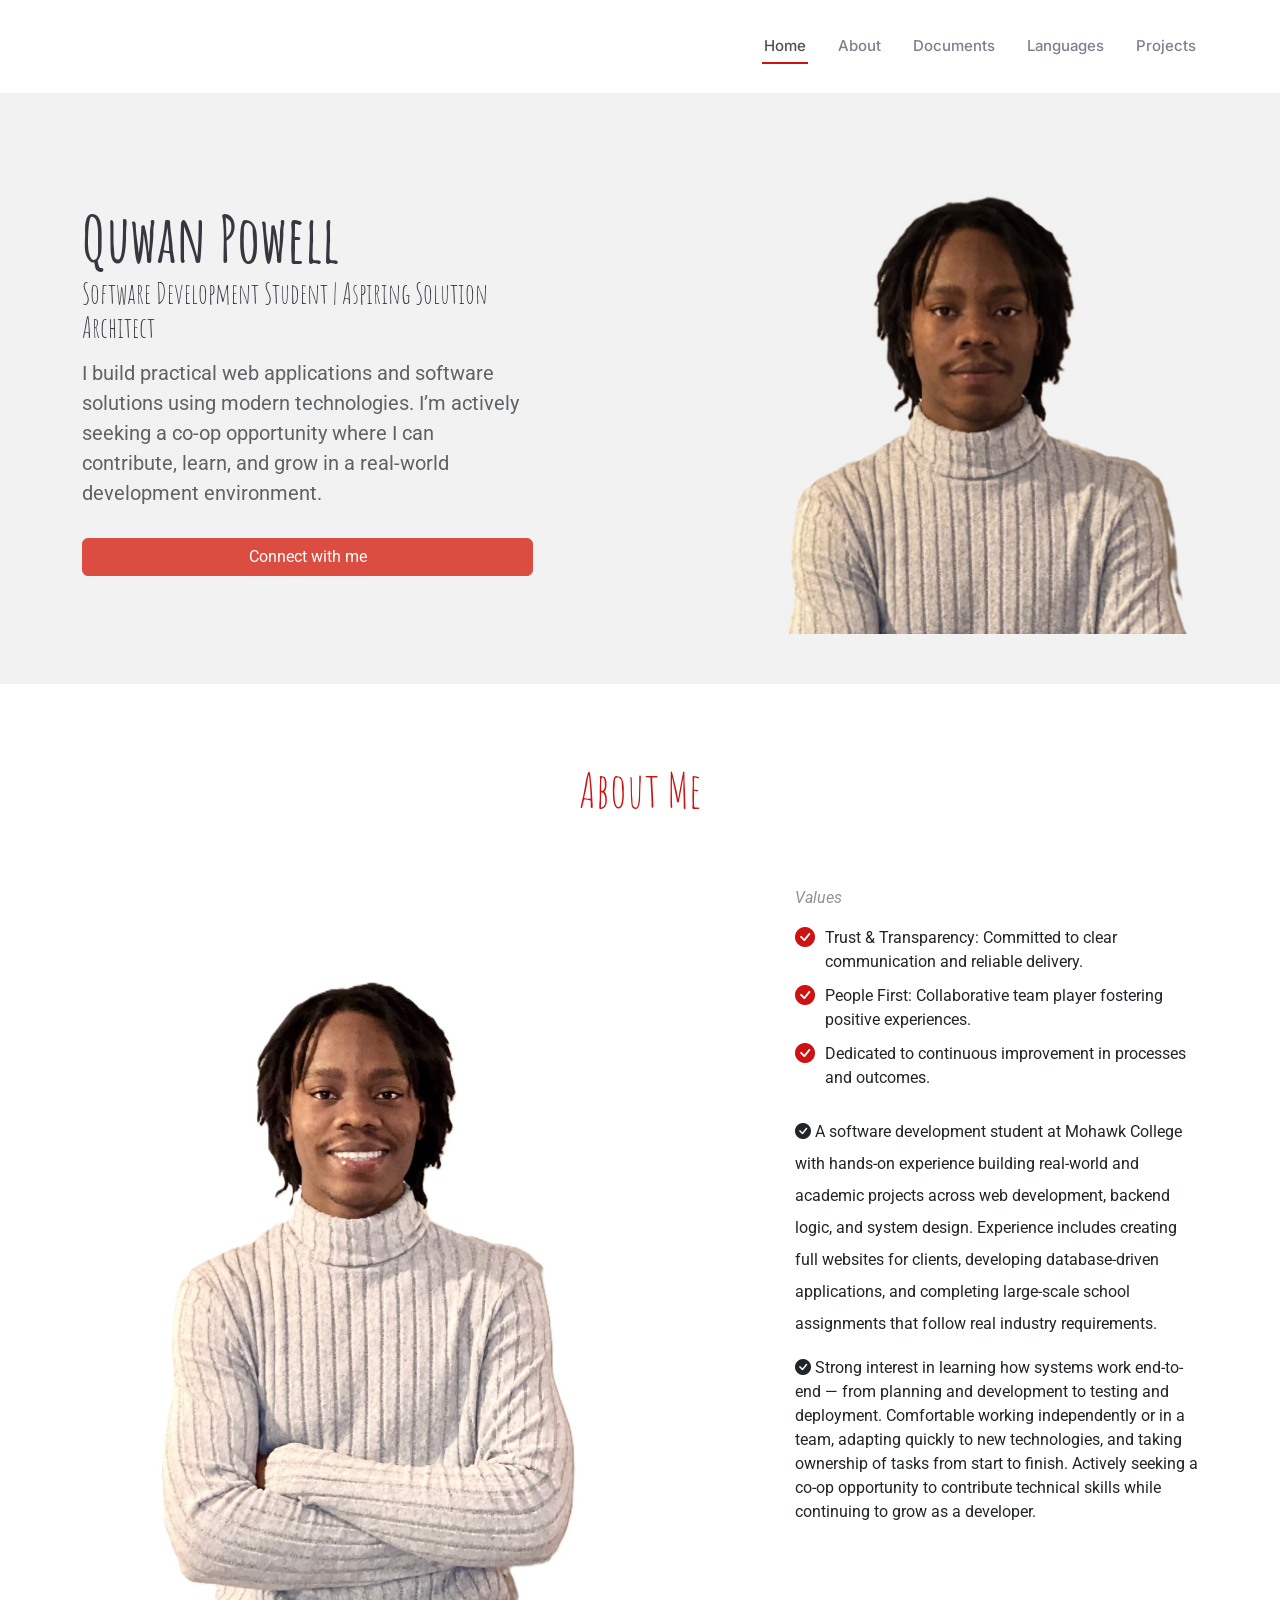
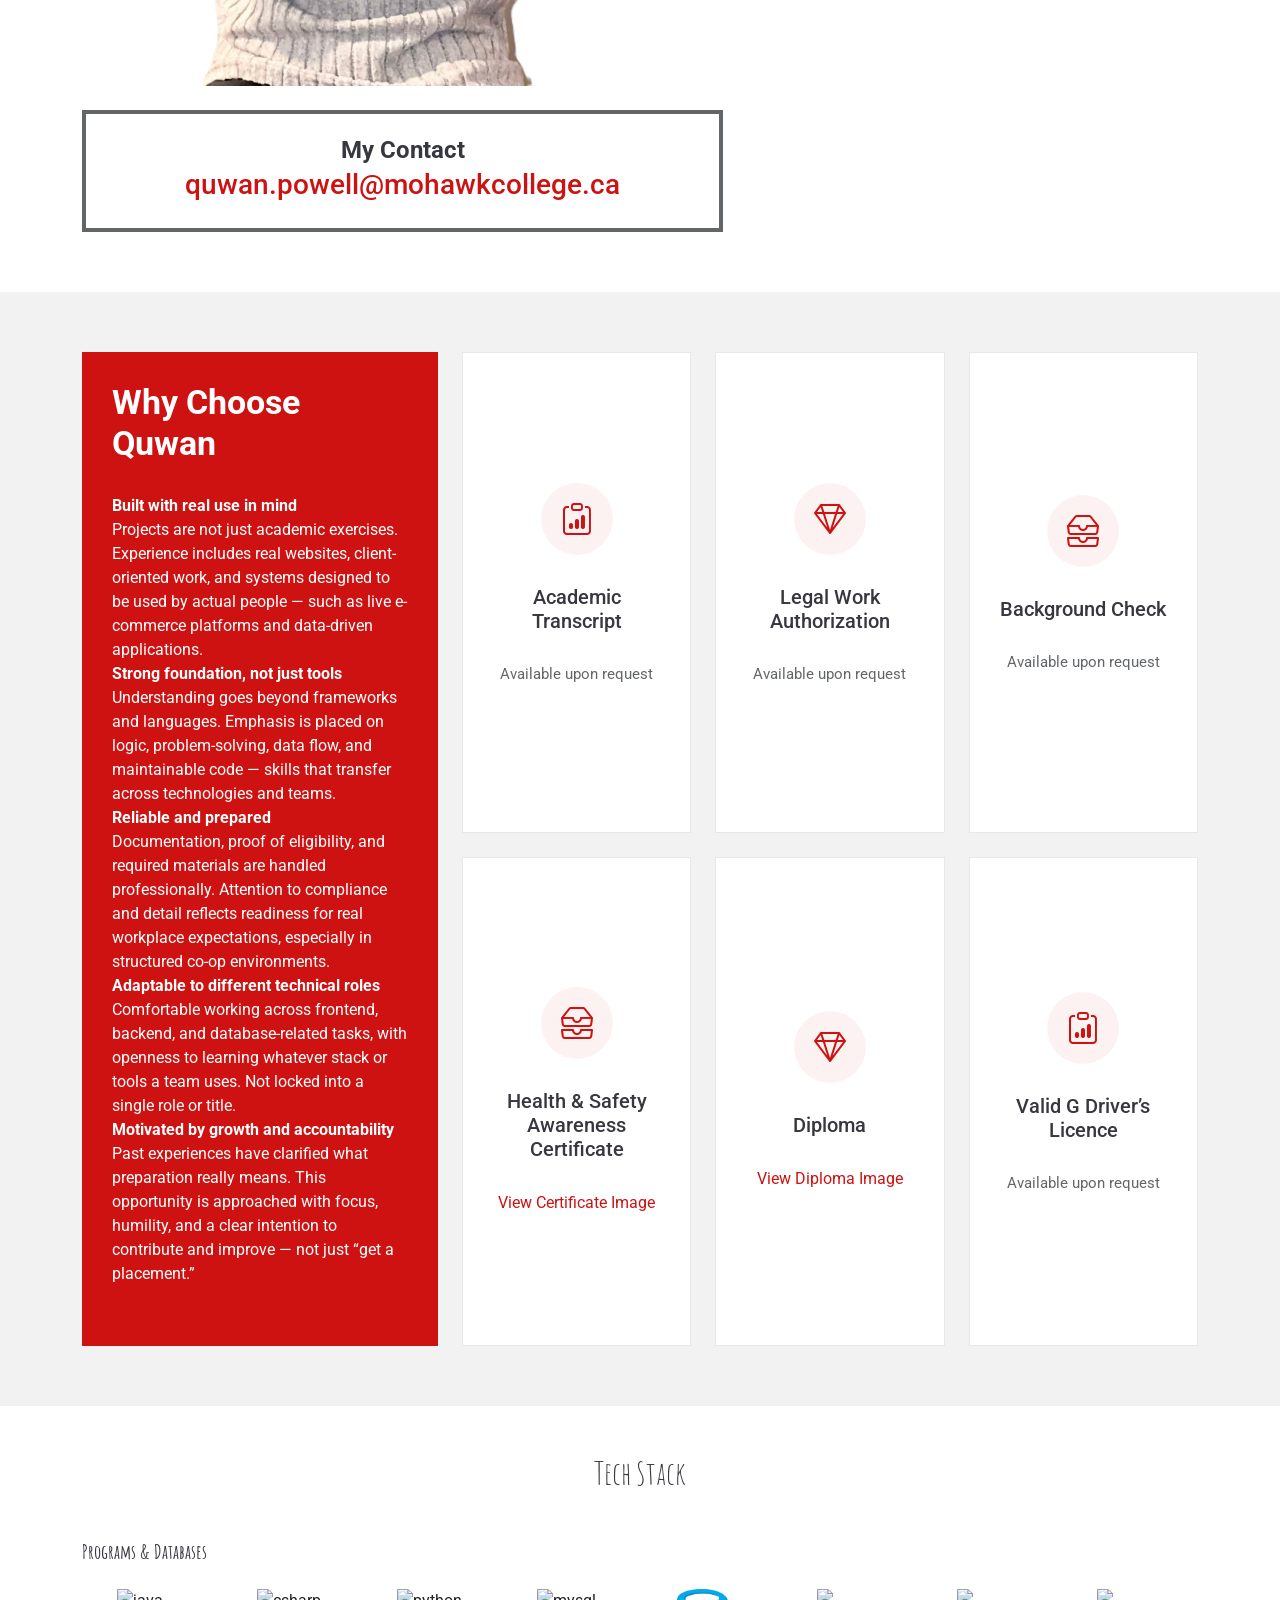
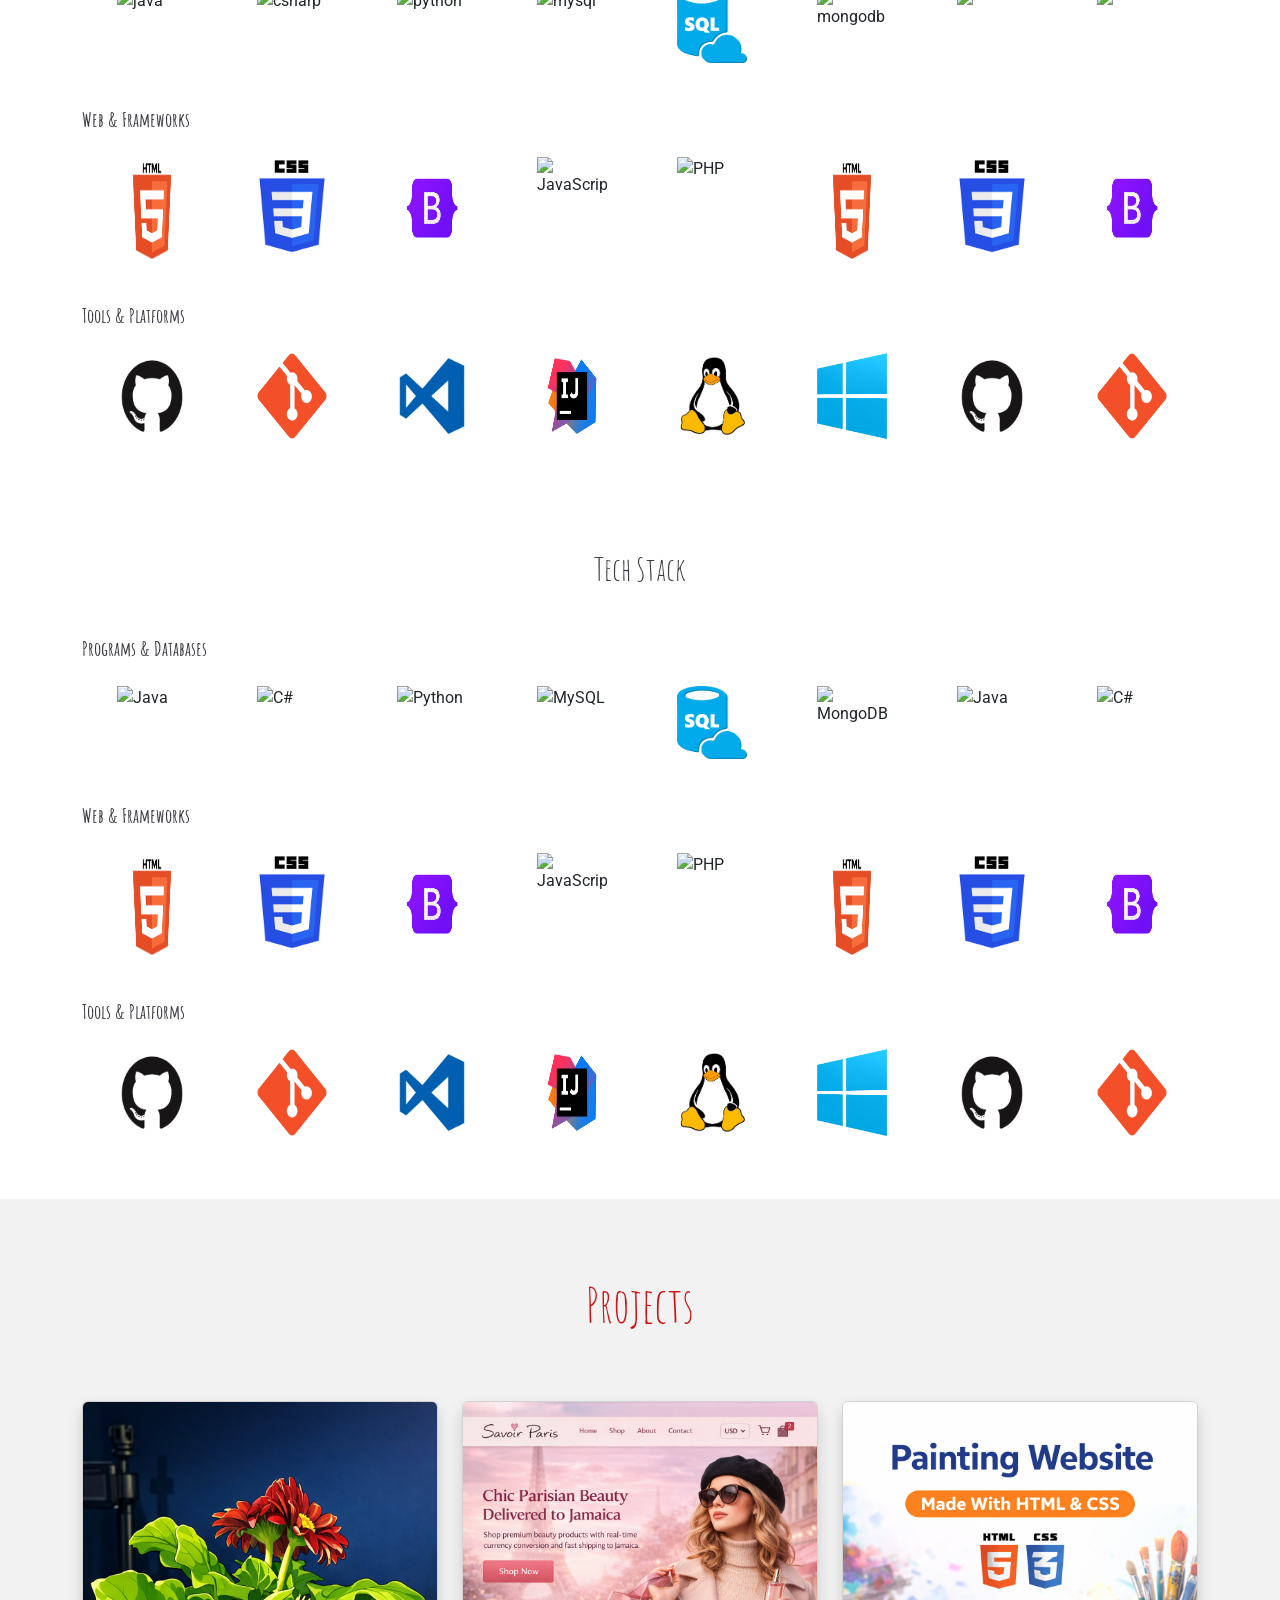
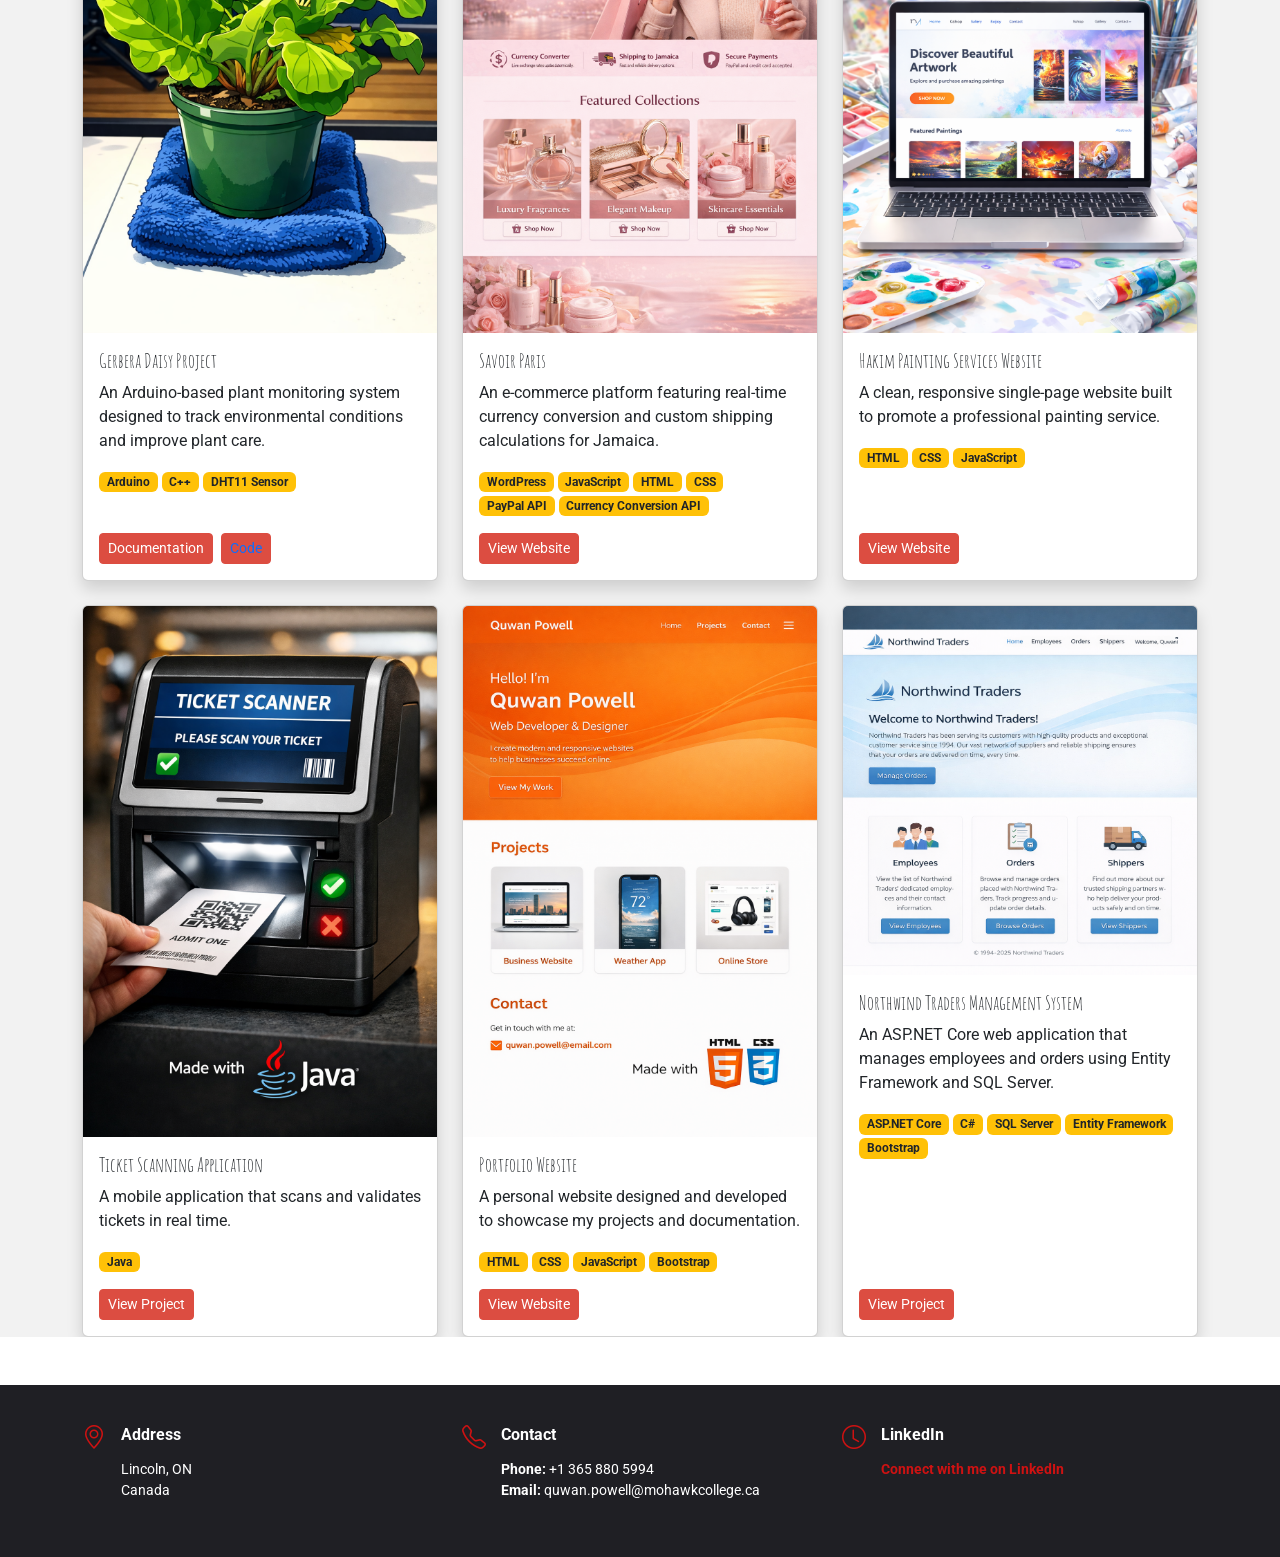
==== index.html @ e9a8f712 "adds demo tech stack section to fix missing imgs" ====
<!DOCTYPE html>
<html lang="en">

<head>
  <meta charset="utf-8">
  <meta content="width=device-width, initial-scale=1.0" name="viewport">
  <title>Quwan Powell</title>
  <meta name="description" content="">
  <meta name="keywords" content="">

  <!-- Favicons -->
  <link href="assets/img/favicon.png" rel="icon">
  <link href="assets/img/apple-touch-icon.png" rel="apple-touch-icon">

  <!-- Fonts -->
  <link href="https://fonts.googleapis.com" rel="preconnect">
  <link href="https://fonts.gstatic.com" rel="preconnect" crossorigin>
  <link href="https://fonts.googleapis.com/css2?family=Roboto:ital,wght@0,100;0,300;0,400;0,500;0,700;0,900;1,100;1,300;1,400;1,500;1,700;1,900&family=Inter:wght@100;200;300;400;500;600;700;800;900&family=Amatic+SC:wght@400;700&display=swap" rel="stylesheet">

  <!-- Vendor CSS Files -->
  <link href="assets/vendor/bootstrap/css/bootstrap.min.css" rel="stylesheet">
  <link href="assets/vendor/bootstrap-icons/bootstrap-icons.css" rel="stylesheet">
  <link href="assets/vendor/aos/aos.css" rel="stylesheet">
  <link href="assets/vendor/glightbox/css/glightbox.min.css" rel="stylesheet">
  <link href="assets/vendor/swiper/swiper-bundle.min.css" rel="stylesheet">

  <!-- Main CSS File -->
  <link href="assets/css/main.css" rel="stylesheet">
  <link href="assets/css/techstack.css" rel="stylesheet">

  <!-- =======================================================
  * Author: Quwan Powell
  ======================================================== -->
  <style>
    #secoundProfilePicture
    {
      max-height: 800px;
    }

    #info {
  line-height: 2; /* Adjust the value to your preference */
    }

    .custom-red-btn {
      background-color: #DC4D41;
      border-color: #DC4D41;
    }

.custom-red-btn:hover {
  background-color: #c74439; /* slightly darker hover */
  border-color: #c74439;
  }

  </style>
</head>

<body class="index-page">

  <header id="header" class="header d-flex align-items-center sticky-top">
      <div class="container position-relative d-flex align-items-center justify-content-between">

        <a href="index.html" class="logo d-flex align-items-center me-auto me-xl-0">

          
        </a>

        <nav id="navmenu" class="navmenu">
          <ul>
            <li><a href="#hero" class="active">Home<br></a></li>
            <li><a href="#about">About</a></li>
            <li><a href="#documents">Documents</a></li>
            <li><a href="#tech-stack">Languages</a></li>
            
            <li><a href="#Projects">Projects</a></li>
            
          </ul>
          <i class="mobile-nav-toggle d-xl-none bi bi-list"></i>
        </nav>

      </div>
  </header>

  <main class="main">

    <!-- Hero Section -->
    <section id="hero" class="hero section light-background">
      <div class="container">
        <div class="row gy-4 justify-content-center justify-content-lg-between">
          <div class="col-lg-5 order-2 order-lg-1 d-flex flex-column justify-content-center">
            <h1 data-aos="fade-up">Quwan Powell</h1>
	          <h3 data-aos="fade-up">Software Development Student | Aspiring Solution Architect</h3>
            <p data-aos="fade-up" data-aos-delay="100">I build practical web applications and software solutions using modern technologies.
              I’m actively seeking a co-op opportunity where I can contribute, learn, and grow in a real-world development environment.
            </p>
            <a href="mailto:quwan.powell@mohawkcollege.ca?subject=Co-op Opportunity Inquiry" class="btn btn-primary custom-red-btn">Connect with me</a>
          </div>
          <div class="col-lg-5 order-1 order-lg-2 hero-img" data-aos="zoom-out">
            <img src="images/profileImage/profilepictuerMain.jpeg" class="img-fluid animated" alt="Profile Picture">
          </div>
        </div>
      </div>
    </section><!-- /Hero Section -->




    <!-- About Section -->
    <section id="about" class="about section">
      <!-- Section Title -->
      <div class="container section-title" data-aos="fade-up">
        <p> <span class="description-title">About Me</span></p>
      </div><!-- End Section Title -->
      <div class="container">
        <div class="row gy-4">
          <div class="col-lg-7" data-aos="fade-up" data-aos-delay="100">
            <img id="secoundProfilePicture" src="images/profileImage/secoundProfilePicture.jpeg" class="img-fluid mb-4" alt="">
            <div class="book-a-table">
              <h3>My Contact</h3>
              <p>quwan.powell@mohawkcollege.ca</p>
            </div>
          </div>
          <div class="col-lg-5" data-aos="fade-up" data-aos-delay="250">
            <div class="content ps-0 ps-lg-5">
              <p class="fst-italic">
                Values 
              </p>
              <ul>
                <li><i class="bi bi-check-circle-fill"></i> <span>Trust & Transparency: Committed to clear communication and reliable delivery.</span></li>
                <li><i class="bi bi-check-circle-fill"></i> <span>People First: Collaborative team player fostering positive experiences.</span></li>
                <li><i class="bi bi-check-circle-fill"></i> <span>Dedicated to continuous improvement in processes and outcomes.</span></li>
              </ul>
              <p id="info" class="bi bi-check-circle-fill">
                  A software development student at Mohawk College with hands-on experience building real-world and academic projects across web development, backend logic, and system design. Experience includes creating full websites for clients, developing database-driven applications, and completing large-scale school assignments that follow real industry requirements.</br>
              </p>
              <p  class="bi bi-check-circle-fill">
                  Strong interest in learning how systems work end-to-end — from planning and development to testing and deployment. Comfortable working independently or in a team, adapting quickly to new technologies, and taking ownership of tasks from start to finish. Actively seeking a co-op opportunity to contribute technical skills while continuing to grow as a developer.
              </p>
            </div>
          </div>
        </div>
      </div>
    </section><!-- /About Section -->





    <!-- Why Us Section -->
    <section id="documents" class="why-us section light-background">
      <div class="container">
        <div class="row gy-4">
          <div class="col-lg-4" data-aos="fade-up" data-aos-delay="100">
            <div class="why-box">
              <h3>Why Choose Quwan</h3>
              <p>
                <strong>Built with real use in mind</strong></br>
                Projects are not just academic exercises. Experience includes real websites, client-oriented work, and systems designed to be used by actual people — such as live e-commerce platforms and data-driven applications.</br>
                <strong>Strong foundation, not just tools</strong></br>
                Understanding goes beyond frameworks and languages. Emphasis is placed on logic, problem-solving, data flow, and maintainable code — skills that transfer across technologies and teams.</br>
                <strong>Reliable and prepared</strong></br>
                Documentation, proof of eligibility, and required materials are handled professionally. Attention to compliance and detail reflects readiness for real workplace expectations, especially in structured co-op environments.</br>
                <strong>Adaptable to different technical roles</strong></br>
                Comfortable working across frontend, backend, and database-related tasks, with openness to learning whatever stack or tools a team uses. Not locked into a single role or title.</br>
                <strong>Motivated by growth and accountability</strong></br>
                Past experiences have clarified what preparation really means. This opportunity is approached with focus, humility, and a clear intention to contribute and improve — not just “get a placement.”</br>
              </p>
            </div>
          </div><!-- End Why Box -->

          <div class="col-lg-8 d-flex align-items-stretch">
            <div class="row gy-4" data-aos="fade-up" data-aos-delay="200">

              <div class="col-xl-4">
                <div class="icon-box d-flex flex-column justify-content-center align-items-center">
                  <i class="bi bi-clipboard-data"></i>
                  <h4>Academic Transcript</h4>
                  <p>Available upon request</p>
                </div>
              </div><!-- End Icon here Box -->

              <div class="col-xl-4" data-aos="fade-up" data-aos-delay="300">
                <div class="icon-box d-flex flex-column justify-content-center align-items-center">
                  <i class="bi bi-gem"></i>
                  <h4>Legal Work Authorization</h4>
                  <p>Available upon request</p>
                </div>
              </div><!-- End Icon Box -->

              <div class="col-xl-4" data-aos="fade-up" data-aos-delay="400">
                <div class="icon-box d-flex flex-column justify-content-center align-items-center">
                  <i class="bi bi-inboxes"></i>
                  <h4>Background Check</h4>
                  <p>Available upon request</p>
                </div>
              </div><!-- End Icon Box -->
              

              <div class="col-xl-4" data-aos="fade-up" data-aos-delay="400">
              <div class="icon-box d-flex flex-column justify-content-center align-items-center">

                <!-- Icon wrapped with link -->
                <a href="images/documents/Health&SafetyTrainingisMandatoryCertificate.png" class="glightbox">
                  <i class="bi bi-inboxes"></i>
                </a>

                <h4>Health & Safety Awareness Certificate</h4>

                <!-- Text link -->
                <a href="images/documents/Health&SafetyTrainingisMandatoryCertificate.png" class="glightbox">
                  View Certificate Image
                </a>

              </div>
            </div><!-- End Icon Box -->


            <div class="col-xl-4" data-aos="fade-up" data-aos-delay="300">
              <div class="icon-box d-flex flex-column justify-content-center align-items-center">

                <!-- Icon wrapped with link -->
                <a href="images/documents/Screenshot 2026-01-02 134522.png" class="glightbox">
                  <i class="bi bi-gem"></i>
                </a>

                <h4>Diploma</h4>

                <!-- Text link -->
                <a href="images/documents/Screenshot 2026-01-02 134522.png" class="glightbox">
                  View Diploma Image
                </a>

              </div>
            </div><!-- End Icon Box -->

              <div class="col-xl-4" data-aos="fade-up" data-aos-delay="300">
                <div class="icon-box d-flex flex-column justify-content-center align-items-center">
                    <i class="bi bi-clipboard-data"></i>
                    <h4>Valid G Driver’s Licence</h4>
                    <p>Available upon request</p>

                </div>
              </div><!-- End Icon Box -->

            </div>
          </div>

        </div>

      </div>

    </section><!-- Documents Section -->


  





<section id="tech-stack" class="py-5">

    <div class="container">

        <h2 class="text-center mb-5">Tech Stack</h2>


        <!-- Programs & Databases -->

        <h5 class="stack-title">Programs & Databases</h5>

        <div class="logo-slider">

            <div class="logo-track scroll-left">

                <img src="assets/img/tech/java.png" alt="java">
                <img src="assets/img/tech/csharp.png" alt="csharp">
                <img src="assets/img/tech/python.png" alt="python">
                <img src="assets/img/tech/mysql.png" alt="mysql">
                <img src="assets/img/tech/sqlserver.png" alt="sqlserver">
                 <img src="assets/img/tech/mongodb.png" alt="mongodb">

                <!-- duplicate for infinite loop -->

                <img src="assets/img/tech/java.png">
                <img src="assets/img/tech/csharp.png">
                <img src="assets/img/tech/python.png">
                <img src="assets/img/tech/mysql.png">
                <img src="assets/img/tech/sqlserver.png">
                <img src="assets/img/tech/mongodb.png">

            </div>

        </div>


        <!-- Web & Frameworks -->

        <h5 class="stack-title">Web & Frameworks</h5>

        <div class="logo-slider">

            <div class="logo-track scroll-right">

                <img src="assets/img/tech/html.png" alt="HTML">
                <img src="assets/img/tech/css.png" alt="CSS">
                <img src="assets/img/tech/bootstrap.png" alt="Bootstrap">
                <img src="assets/img/tech/javascript.png" alt="JavaScript">
                <img src="assets/img/tech/php.png" alt="PHP">

                <!-- duplicate -->

                <img src="assets/img/tech/html.png">
                <img src="assets/img/tech/css.png">
                <img src="assets/img/tech/bootstrap.png">
                <img src="assets/img/tech/javascript.png">
                <img src="assets/img/tech/php.png">

            </div>

        </div>


        <!-- Tools & Platforms -->

        <h5 class="stack-title">Tools & Platforms</h5>

        <div class="logo-slider">

            <div class="logo-track scroll-left">

                <img src="assets/img/tech/git.png" alt="Git">
                <img src="assets/img/tech/github.png" alt="GitHub">
                <img src="assets/img/tech/vscode.png" alt="VS Code">
                <img src="assets/img/tech/intellij.png" alt="IntelliJ">
                <img src="assets/img/tech/linux.png" alt="Linux">
                <img src="assets/img/tech/windows.png" alt="Windows">

                <!-- duplicate -->

                <img src="assets/img/tech/git.png">
                <img src="assets/img/tech/github.png">
                <img src="assets/img/tech/vscode.png">
                <img src="assets/img/tech/intellij.png">
                <img src="assets/img/tech/linux.png">
                <img src="assets/img/tech/windows.png">

            </div>

        </div>


    </div>

</section>



<section id="tech-stack" class="py-5">
  <div class="container">
    <h2 class="text-center mb-5">Tech Stack</h2>

    <!-- Programs & Databases -->
    <h5 class="stack-title">Programs & Databases</h5>
    <div class="logo-slider">
      <div class="logo-track scroll-left">

        <img src="./assets/img/tech/java.png" alt="Java">
        <img src="./assets/img/tech/csharp.png" alt="C#">
        <img src="./assets/img/tech/python.png" alt="Python">
        <img src="./assets/img/tech/mysql.png" alt="MySQL">
        <img src="./assets/img/tech/sqlserver.png" alt="SQL Server">
        <img src="./assets/img/tech/mongodb.png" alt="MongoDB">

        <!-- duplicate -->
        <img src="./assets/img/tech/java.png" alt="Java">
        <img src="./assets/img/tech/csharp.png" alt="C#">
        <img src="./assets/img/tech/python.png" alt="Python">
        <img src="./assets/img/tech/mysql.png" alt="MySQL">
        <img src="./assets/img/tech/sqlserver.png" alt="SQL Server">
        <img src="./assets/img/tech/mongodb.png" alt="MongoDB">

      </div>
    </div>

    <!-- Web & Frameworks -->
    <h5 class="stack-title">Web & Frameworks</h5>
    <div class="logo-slider">
      <div class="logo-track scroll-right">

        <img src="./assets/img/tech/html.png" alt="HTML">
        <img src="./assets/img/tech/css.png" alt="CSS">
        <img src="./assets/img/tech/bootstrap.png" alt="Bootstrap">
        <img src="./assets/img/tech/javascript.png" alt="JavaScript">
        <img src="./assets/img/tech/php.png" alt="PHP">

        <!-- duplicate -->
        <img src="./assets/img/tech/html.png" alt="HTML">
        <img src="./assets/img/tech/css.png" alt="CSS">
        <img src="./assets/img/tech/bootstrap.png" alt="Bootstrap">
        <img src="./assets/img/tech/javascript.png" alt="JavaScript">
        <img src="./assets/img/tech/php.png" alt="PHP">

      </div>
    </div>

    <!-- Tools & Platforms -->
    <h5 class="stack-title">Tools & Platforms</h5>
    <div class="logo-slider">
      <div class="logo-track scroll-left">

        <img src="./assets/img/tech/git.png" alt="Git">
        <img src="./assets/img/tech/github.png" alt="GitHub">
        <img src="./assets/img/tech/vscode.png" alt="VS Code">
        <img src="./assets/img/tech/intellij.png" alt="IntelliJ">
        <img src="./assets/img/tech/linux.png" alt="Linux">
        <img src="./assets/img/tech/windows.png" alt="Windows">

        <!-- duplicate -->
        <img src="./assets/img/tech/git.png" alt="Git">
        <img src="./assets/img/tech/github.png" alt="GitHub">
        <img src="./assets/img/tech/vscode.png" alt="VS Code">
        <img src="./assets/img/tech/intellij.png" alt="IntelliJ">
        <img src="./assets/img/tech/linux.png" alt="Linux">
        <img src="./assets/img/tech/windows.png" alt="Windows">

      </div>
    </div>

  </div>
</section>









<!-- Optional Hover Effect -->
<style>
.tech-card {
  transition: all 0.3s ease;
  border-radius: 15px;
}

.tech-card:hover {
  transform: translateY(-8px);
}
</style>


   <!-- Projects Section -->
<section id="Projects" class="Projects section light-background pb-0 mb-5">
  <div>
    <div class="container section-title" data-aos="fade-up">
      <p><span class="description-title">Projects</span></p>
    </div>

    <div class="container">
      <div class="row g-4">

        <!-- Project 1 -->
        <div class="col-md-4" data-aos="fade-in">
          <div class="card h-100 shadow">
            <img src="images/programingImages/plantimagemain.png"
                 class="card-img-top"
                 alt="Gerbera Daisy Project">

            <div class="card-body d-flex flex-column">
              <h5 class="card-title">Gerbera Daisy Project</h5>

              <p class="card-text">
                An Arduino-based plant monitoring system designed to track
                environmental conditions and improve plant care.
              </p>

              <!-- Tech Stack -->
              <div class="mb-3">
                <span class="badge bg-warning text-dark">Arduino</span>
                <span class="badge bg-warning text-dark">C++</span>
                <span class="badge bg-warning text-dark">DHT11 Sensor</span>
              </div>

              <!-- Buttons -->
              <div class="mt-auto d-flex gap-2">
                <a href="GurberaDaisieproject.html"
                   class="btn btn-sm btn-primary custom-red-btn"
                   target="_blank">
                  Documentation
                </a>

                <a href="https://github.com/Gaguofficial/Gerbera-Daisie-Project/blob/main/sketch_mar1a.ino"
                   class="btn btn-sm btn-outline-primary custom-red-btn"
                   target="_blank">
                  Code
                </a>
              </div>
            </div>
          </div>
        </div>

        <!-- Project 2 -->
        <div class="col-md-4" data-aos="fade-in">
          <div class="card h-100 shadow">
            <img src="images/programingImages/Project3/hero_savoir_Paris'.png"
                 class="card-img-top"
                 alt="Savoir Paris">

            <div class="card-body d-flex flex-column">
              <h5 class="card-title">Savoir Paris</h5>

              <p class="card-text">
                An e-commerce platform featuring real-time currency conversion
                and custom shipping calculations for Jamaica.
              </p>

              <!-- Tech Stack -->
              <div class="mb-3">
                <span class="badge bg-warning text-dark">WordPress</span>
                <span class="badge bg-warning text-dark">JavaScript</span>
                <span class="badge bg-warning text-dark">HTML</span>
                <span class="badge bg-warning text-dark">CSS</span>
                <span class="badge bg-warning text-dark">PayPal API</span>
                <span class="badge bg-warning text-dark">Currency Conversion API</span>
              </div>

              <!-- Buttons -->
              <div class="mt-auto">
                <a href="https://savoirparis.shop/"
                   class="btn btn-sm btn-primary custom-red-btn"
                   target="_blank">
                  View Website
                </a>
              </div>
            </div>
          </div>
        </div>

        <!-- Project 3 -->
        <div class="col-md-4" data-aos="fade-in">
          <div class="card h-100 shadow">
            <img src="images/programingImages/Project2/www.png"
                 class="card-img-top"
                 alt="Hakim Painting Services">

            <div class="card-body d-flex flex-column">
              <h5 class="card-title">Hakim Painting Services Website</h5>

              <p class="card-text">
                A clean, responsive single-page website built to promote a
                professional painting service.
              </p>

              <!-- Tech Stack -->
              <div class="mb-3">
                <span class="badge bg-warning text-dark">HTML</span>
                <span class="badge bg-warning text-dark">CSS</span>
                <span class="badge bg-warning text-dark">JavaScript</span>
              </div>

              <!-- Buttons -->
              <div class="mt-auto">
                <a href="https://corecreaft.github.io/Hakim-painting-services/"
                   class="btn btn-sm btn-primary custom-red-btn"
                   target="_blank">
                  View Website
                </a>
              </div>
            </div>
          </div>
        </div>

        <!-- Project 4 -->
        <div class="col-md-4" data-aos="fade-in">
          <div class="card h-100 shadow">
            <img src="images/programingImages/Project4/img1.png"
                 class="card-img-top"
                 alt="Ticket Scanner App">

            <div class="card-body d-flex flex-column">
              <h5 class="card-title">Ticket Scanning Application</h5>

              <p class="card-text">
                A mobile application that scans and validates tickets in
                real time.
              </p>

              <!-- Tech Stack -->
              <div class="mb-3">
                <span class="badge bg-warning text-dark">Java</span>
              </div>

              <!-- Buttons -->
              <div class="mt-auto">
                <a href="https://github.com/Gaguofficial/Ticket-Scanner-Application"
                   class="btn btn-sm btn-primary custom-red-btn"
                   target="_blank">
                  View Project
                </a>
              </div>
            </div>
          </div>
        </div>

        <!-- Project 5 -->
        <div class="col-md-4" data-aos="fade-in">
          <div class="card h-100 shadow">
            <img src="images/programingImages/Project5/img1.png"
                 class="card-img-top"
                 alt="Portfolio Website">

            <div class="card-body d-flex flex-column">
              <h5 class="card-title">Portfolio Website</h5>

              <p class="card-text">
                A personal website designed and developed to showcase my
                projects and documentation.
              </p>

              <!-- Tech Stack -->
              <div class="mb-3">
                <span class="badge bg-warning text-dark">HTML</span>
                <span class="badge bg-warning text-dark">CSS</span>
                <span class="badge bg-warning text-dark">JavaScript</span>
                <span class="badge bg-warning text-dark">Bootstrap</span>
              </div>

              <!-- Buttons -->
              <div class="mt-auto">
                <a href="#"
                   class="btn btn-sm btn-primary custom-red-btn"
                   target="_blank">
                  View Website
                </a>
              </div>
            </div>
          </div>
        </div>

        <!-- Project 6 -->
        <div class="col-md-4" data-aos="fade-in">
          <div class="card h-100 shadow">
            <img src="images/programingImages/Project6/img1.png"
                 class="card-img-top"
                 alt="Northwind Traders">

            <div class="card-body d-flex flex-column">
              <h5 class="card-title">Northwind Traders Management System</h5>

              <p class="card-text">
                An ASP.NET Core web application that manages employees and
                orders using Entity Framework and SQL Server.
              </p>

              <!-- Tech Stack -->
              <div class="mb-3">
                <span class="badge bg-warning text-dark">ASP.NET Core</span>
                <span class="badge bg-warning text-dark">C#</span>
                <span class="badge bg-warning text-dark">SQL Server</span>
                <span class="badge bg-warning text-dark">Entity Framework</span>
                <span class="badge bg-warning text-dark">Bootstrap</span>
              </div>

              <!-- Buttons -->
              <div class="mt-auto">
                <a href="https://github.com/Gaguofficial/Northwind_Traders_Management_System"
                   class="btn btn-sm btn-primary custom-red-btn"
                   target="_blank">
                  View Project
                </a>
              </div>
            </div>
          </div>
        </div>

      </div>
    </div>
  </div>
</section>
<!-- End Projects Section -->

  
  </main>




  <footer id="footer" class="footer dark-background">

    <div class="container">
      <div class="row gy-3">
        <div class="col-lg-4 col-md-6 d-flex">
          <i class="bi bi-geo-alt icon"></i>
          <div class="address">
            <h4>Address</h4>
            <p>Lincoln, ON</p>
            <p>Canada</p>
            <p></p>
          </div>
        </div>

        <div class="col-lg-4 col-md-6 d-flex">
          <i class="bi bi-telephone icon"></i>
          <div>
            <h4>Contact</h4>
            <p>
              <strong>Phone:</strong> <span>+1 365 880 5994</span><br>
              <strong>Email:</strong> <span>quwan.powell@mohawkcollege.ca</span><br>
            </p>
          </div>
        </div>

        <div class="col-lg-4 col-md-6 d-flex">
          <i class="bi bi-clock icon"></i>
          <div>
            <h4>LinkedIn</h4>
            <p>
              <strong><a href="https://www.linkedin.com/in/quwan-powell-69bbba26a" target="_blank">Connect with me on LinkedIn</a></strong> <br>
            </p>
          </div>
        </div>
      </div>
    </div>
  </footer>



  <!-- Scroll Top -->
  <a href="#" id="scroll-top" class="scroll-top d-flex align-items-center justify-content-center"><i class="bi bi-arrow-up-short"></i></a>

  <!-- Preloader -->
  <div id="preloader"></div>

  <!-- Vendor JS Files -->
  <script src="assets/vendor/bootstrap/js/bootstrap.bundle.min.js"></script>
  <script src="assets/vendor/php-email-form/validate.js"></script>
  <script src="assets/vendor/aos/aos.js"></script>
  <script src="assets/vendor/glightbox/js/glightbox.min.js"></script>
  <script src="assets/vendor/purecounter/purecounter_vanilla.js"></script>
  <script src="assets/vendor/swiper/swiper-bundle.min.js"></script>

  <!-- Main JS File -->
  <script src="assets/js/main.js"></script>

</body>

</html>
---- assets/css/main.css ----
/**
*Added Bootstrap CSS
*/


:root {
  --default-font: "Roboto",  system-ui, -apple-system, "Segoe UI", Roboto, "Helvetica Neue", Arial, "Noto Sans", "Liberation Sans", sans-serif, "Apple Color Emoji", "Segoe UI Emoji", "Segoe UI Symbol", "Noto Color Emoji";
  --heading-font: "Amatic SC",  sans-serif;
  --nav-font: "Inter",  sans-serif;
}

/* Global Colors - The following color variables are used throughout the website. Updating them here will change the color scheme of the entire website */
:root { 
  --background-color: #ffffff; /* Background color for the entire website, including individual sections */
  --default-color: #212529; /* Default color used for the majority of the text content across the entire website */
  --heading-color: #37373f; /* Color for headings, subheadings and title throughout the website */
  --accent-color: #ce1212; /* Accent color that represents your brand on the website. It's used for buttons, links, and other elements that need to stand out */
  --surface-color: #ffffff; /* The surface color is used as a background of boxed elements within sections, such as cards, icon boxes, or other elements that require a visual separation from the global background. */
  --contrast-color: #ffffff; /* Contrast color for text, ensuring readability against backgrounds of accent, heading, or default colors. */
}

/* Nav Menu Colors - The following color variables are used specifically for the navigation menu. They are separate from the global colors to allow for more customization options */
:root {
  --nav-color: #7f7f90;  /* The default color of the main navmenu links */
  --nav-hover-color: #ce1212; /* Applied to main navmenu links when they are hovered over or active */
  --nav-mobile-background-color: #ffffff; /* Used as the background color for mobile navigation menu */
  --nav-dropdown-background-color: #ffffff; /* Used as the background color for dropdown items that appear when hovering over primary navigation items */
  --nav-dropdown-color: #7f7f90; /* Used for navigation links of the dropdown items in the navigation menu. */
  --nav-dropdown-hover-color: #ce1212; /* Similar to --nav-hover-color, this color is applied to dropdown navigation links when they are hovered over. */
}

/* Color Presets - These classes override global colors when applied to any section or element, providing reuse of the sam color scheme. */

.light-background {
  --background-color: #f2f2f2;
  --surface-color: #ffffff;
}

.dark-background {
  --background-color: #1f1f24;
  --default-color: #ffffff;
  --heading-color: #ffffff;
  --surface-color: #37373f;
  --contrast-color: #f8f8f8;
}

/* Smooth scroll */
:root {
  scroll-behavior: smooth;
}

/*--------------------------------------------------------------
# General Styling & Shared Classes
--------------------------------------------------------------*/
body {
  color: var(--default-color);
  background-color: var(--background-color);
  font-family: var(--default-font);
}

a {
  color: var(--accent-color);
  text-decoration: none;
  transition: 0.3s;
}

a:hover {
  color: color-mix(in srgb, var(--accent-color), transparent 25%);
  text-decoration: none;
}

h1,
h2,
h3,
h4,
h5,
h6 {
  color: var(--heading-color);
  font-family: var(--heading-font);
}

/* Pulsating Play Button
------------------------------*/
.pulsating-play-btn {
  width: 94px;
  height: 94px;
  background: radial-gradient(var(--accent-color) 50%, color-mix(in srgb, var(--accent-color), transparent 75%) 52%);
  border-radius: 50%;
  display: block;
  position: relative;
  overflow: hidden;
}

.pulsating-play-btn:before {
  content: "";
  position: absolute;
  width: 120px;
  height: 120px;
  animation-delay: 0s;
  animation: pulsate-play-btn 2s;
  animation-direction: forwards;
  animation-iteration-count: infinite;
  animation-timing-function: steps;
  opacity: 1;
  border-radius: 50%;
  border: 5px solid color-mix(in srgb, var(--accent-color), transparent 30%);
  top: -15%;
  left: -15%;
  background: rgba(198, 16, 0, 0);
}

.pulsating-play-btn:after {
  content: "";
  position: absolute;
  left: 50%;
  top: 50%;
  transform: translateX(-40%) translateY(-50%);
  width: 0;
  height: 0;
  border-top: 10px solid transparent;
  border-bottom: 10px solid transparent;
  border-left: 15px solid #fff;
  z-index: 100;
  transition: all 400ms cubic-bezier(0.55, 0.055, 0.675, 0.19);
}

.pulsating-play-btn:hover:before {
  content: "";
  position: absolute;
  left: 50%;
  top: 50%;
  transform: translateX(-40%) translateY(-50%);
  width: 0;
  height: 0;
  border: none;
  border-top: 10px solid transparent;
  border-bottom: 10px solid transparent;
  border-left: 15px solid #fff;
  z-index: 200;
  animation: none;
  border-radius: 0;
}

.pulsating-play-btn:hover:after {
  border-left: 15px solid var(--accent-color);
  transform: scale(20);
}

@keyframes pulsate-play-btn {
  0% {
    transform: scale(0.6, 0.6);
    opacity: 1;
  }

  100% {
    transform: scale(1, 1);
    opacity: 0;
  }
}



@keyframes php-email-form-loading {
  0% {
    transform: rotate(0deg);
  }

  100% {
    transform: rotate(360deg);
  }
}

/*--------------------------------------------------------------
# Global Header
--------------------------------------------------------------*/
.header {
  color: var(--default-color);
  background-color: var(--background-color);
  padding: 20px 0;
  transition: all 0.5s;
  z-index: 997;
}

.header .logo {
  line-height: 1;
}

.header .logo img {
  max-height: 36px;
  margin-right: 8px;
}

.header .logo h1 {
  font-size: 30px;
  margin: 0;
  font-weight: 700;
  color: var(--heading-color);
  font-family: var(--default-font);
}

.header .logo span {
  color: var(--accent-color);
  font-size: 36px;
}

.header .btn-getstarted,
.header .btn-getstarted:focus {
  color: var(--contrast-color);
  background: var(--accent-color);
  font-size: 14px;
  padding: 8px 26px;
  margin: 0;
  border-radius: 50px;
  transition: 0.3s;
}

.header .btn-getstarted:hover,
.header .btn-getstarted:focus:hover {
  color: var(--contrast-color);
  background: color-mix(in srgb, var(--accent-color), transparent 15%);
}

@media (max-width: 1200px) {
  .header .logo {
    order: 1;
  }

  .header .btn-getstarted {
    order: 2;
    margin: 0 15px 0 0;
    padding: 6px 20px;
  }

  .header .navmenu {
    order: 3;
  }
}

.scrolled .header {
  box-shadow: 0px 0 18px rgba(0, 0, 0, 0.1);
}

/*--------------------------------------------------------------
# Navigation Menu
--------------------------------------------------------------*/
/* Desktop Navigation */
@media (min-width: 1200px) {
  .navmenu {
    padding: 0;
  }

  .navmenu ul {
    margin: 0;
    padding: 0;
    display: flex;
    list-style: none;
    align-items: center;
  }

  .navmenu li {
    position: relative;
  }

  .navmenu>ul>li {
    white-space: nowrap;
    padding: 15px 14px;
  }

  .navmenu>ul>li:last-child {
    padding-right: 0;
  }

  .navmenu a,
  .navmenu a:focus {
    color: var(--nav-color);
    font-size: 15px;
    padding: 0 2px;
    font-family: var(--nav-font);
    font-weight: 500;
    display: flex;
    align-items: center;
    justify-content: space-between;
    white-space: nowrap;
    transition: 0.3s;
    position: relative;
  }

  .navmenu a i,
  .navmenu a:focus i {
    font-size: 12px;
    line-height: 0;
    margin-left: 5px;
    transition: 0.3s;
  }

  .navmenu>ul>li>a:before {
    content: "";
    position: absolute;
    height: 2px;
    bottom: -6px;
    left: 0;
    background-color: var(--nav-hover-color);
    visibility: hidden;
    width: 0px;
    transition: all 0.3s ease-in-out 0s;
  }

  .navmenu a:hover:before,
  .navmenu li:hover>a:before,
  .navmenu .active:before {
    visibility: visible;
    width: 100%;
  }

  .navmenu li:hover>a,
  .navmenu .active,
  .navmenu .active:focus {
    color: color-mix(in srgb, var(--nav-color) 80%, black 50%);
  }

  .navmenu .dropdown ul {
    margin: 0;
    padding: 10px 0;
    background: var(--nav-dropdown-background-color);
    display: block;
    position: absolute;
    visibility: hidden;
    left: 14px;
    top: 130%;
    opacity: 0;
    transition: 0.3s;
    border-radius: 4px;
    z-index: 99;
    box-shadow: 0px 0px 30px rgba(0, 0, 0, 0.1);
  }

  .navmenu .dropdown ul li {
    min-width: 200px;
  }

  .navmenu .dropdown ul a {
    padding: 10px 20px;
    font-size: 15px;
    text-transform: none;
    color: var(--nav-dropdown-color);
  }

  .navmenu .dropdown ul a i {
    font-size: 12px;
  }

  .navmenu .dropdown ul a:hover,
  .navmenu .dropdown ul .active:hover,
  .navmenu .dropdown ul li:hover>a {
    color: var(--nav-dropdown-hover-color);
  }

  .navmenu .dropdown:hover>ul {
    opacity: 1;
    top: 100%;
    visibility: visible;
  }

  .navmenu .dropdown .dropdown ul {
    top: 0;
    left: -90%;
    visibility: hidden;
  }

  .navmenu .dropdown .dropdown:hover>ul {
    opacity: 1;
    top: 0;
    left: -100%;
    visibility: visible;
  }
}

/* Mobile Navigation */
@media (max-width: 1199px) {
  .mobile-nav-toggle {
    color: var(--nav-color);
    font-size: 28px;
    line-height: 0;
    margin-right: 10px;
    cursor: pointer;
    transition: color 0.3s;
  }

  .navmenu {
    padding: 0;
    z-index: 9997;
  }

  .navmenu ul {
    display: none;
    list-style: none;
    position: absolute;
    inset: 60px 20px 20px 20px;
    padding: 10px 0;
    margin: 0;
    border-radius: 6px;
    background-color: var(--nav-mobile-background-color);
    border: 1px solid color-mix(in srgb, var(--default-color), transparent 90%);
    box-shadow: none;
    overflow-y: auto;
    transition: 0.3s;
    z-index: 9998;
  }

  .navmenu a,
  .navmenu a:focus {
    color: var(--nav-dropdown-color);
    padding: 10px 20px;
    font-family: var(--nav-font);
    font-size: 17px;
    font-weight: 500;
    display: flex;
    align-items: center;
    justify-content: space-between;
    white-space: nowrap;
    transition: 0.3s;
  }

  .navmenu a i,
  .navmenu a:focus i {
    font-size: 12px;
    line-height: 0;
    margin-left: 5px;
    width: 30px;
    height: 30px;
    display: flex;
    align-items: center;
    justify-content: center;
    border-radius: 50%;
    transition: 0.3s;
    background-color: color-mix(in srgb, var(--accent-color), transparent 90%);
  }

  .navmenu a i:hover,
  .navmenu a:focus i:hover {
    background-color: var(--accent-color);
    color: var(--contrast-color);
  }

  .navmenu a:hover,
  .navmenu .active,
  .navmenu .active:focus {
    color: var(--nav-dropdown-hover-color);
  }

  .navmenu .active i,
  .navmenu .active:focus i {
    background-color: var(--accent-color);
    color: var(--contrast-color);
    transform: rotate(180deg);
  }

  .navmenu .dropdown ul {
    position: static;
    display: none;
    z-index: 99;
    padding: 10px 0;
    margin: 10px 20px;
    background-color: var(--nav-dropdown-background-color);
    transition: all 0.5s ease-in-out;
  }

  .navmenu .dropdown ul ul {
    background-color: rgba(33, 37, 41, 0.1);
  }

  .navmenu .dropdown>.dropdown-active {
    display: block;
    background-color: rgba(33, 37, 41, 0.03);
  }

  .mobile-nav-active {
    overflow: hidden;
  }

  .mobile-nav-active .mobile-nav-toggle {
    color: #fff;
    position: absolute;
    font-size: 32px;
    top: 15px;
    right: 15px;
    margin-right: 0;
    z-index: 9999;
  }

  .mobile-nav-active .navmenu {
    position: fixed;
    overflow: hidden;
    inset: 0;
    background: rgba(33, 37, 41, 0.8);
    transition: 0.3s;
  }

  .mobile-nav-active .navmenu>ul {
    display: block;
  }
}

/*--------------------------------------------------------------
# Global Footer
--------------------------------------------------------------*/
.footer {
  --heading-font: var(--default-font);
  color: var(--default-color);
  background-color: var(--background-color);
  font-size: 14px;
  padding: 40px 0;
  position: relative;
}

.footer .icon {
  color: var(--accent-color);
  margin-right: 15px;
  font-size: 24px;
  line-height: 0;
}

.footer h4 {
  font-size: 16px;
  font-weight: 700;
  margin-bottom: 15px;
}

.footer .address p {
  margin-bottom: 0px;
}

.footer .social-links a {
  display: flex;
  align-items: center;
  justify-content: center;
  width: 40px;
  height: 40px;
  border-radius: 50%;
  border: 1px solid color-mix(in srgb, var(--default-color), transparent 50%);
  font-size: 16px;
  color: color-mix(in srgb, var(--default-color), transparent 50%);
  margin-right: 10px;
  transition: 0.3s;
}

.footer .social-links a:hover {
  color: var(--accent-color);
  border-color: var(--accent-color);
}

.footer .copyright {
  padding-top: 20px;
  border-top: 1px solid color-mix(in srgb, var(--default-color), transparent 90%);
}

.footer .copyright p {
  margin-bottom: 0;
}

.footer .credits {
  margin-top: 5px;
  font-size: 13px;
}

/*--------------------------------------------------------------
# Preloader
--------------------------------------------------------------*/
#preloader {
  position: fixed;
  inset: 0;
  z-index: 9999;
  overflow: hidden;
  background-color: var(--background-color);
  transition: all 0.6s ease-out;
  width: 100%;
  height: 100vh;
}

#preloader:before,
#preloader:after {
  content: "";
  position: absolute;
  border: 4px solid var(--accent-color);
  border-radius: 50%;
  animation: animate-preloader 2s cubic-bezier(0, 0.2, 0.8, 1) infinite;
}

#preloader:after {
  animation-delay: -0.5s;
}

@keyframes animate-preloader {
  0% {
    width: 10px;
    height: 10px;
    top: calc(50% - 5px);
    left: calc(50% - 5px);
    opacity: 1;
  }

  100% {
    width: 72px;
    height: 72px;
    top: calc(50% - 36px);
    left: calc(50% - 36px);
    opacity: 0;
  }
}

/*--------------------------------------------------------------
# Scroll Top Button
--------------------------------------------------------------*/
.scroll-top {
  position: fixed;
  visibility: hidden;
  opacity: 0;
  right: 15px;
  bottom: -15px;
  z-index: 99999;
  background-color: var(--accent-color);
  width: 44px;
  height: 44px;
  border-radius: 50px;
  transition: all 0.4s;
}

.scroll-top i {
  font-size: 24px;
  color: var(--contrast-color);
  line-height: 0;
}

.scroll-top:hover {
  background-color: color-mix(in srgb, var(--accent-color), transparent 20%);
  color: var(--contrast-color);
}

.scroll-top.active {
  visibility: visible;
  opacity: 1;
  bottom: 15px;
}

/*--------------------------------------------------------------
# Disable aos animation delay on mobile devices
--------------------------------------------------------------*/
@media screen and (max-width: 768px) {
  [data-aos-delay] {
    transition-delay: 0 !important;
  }
}

/*--------------------------------------------------------------
# Global Page Titles & Breadcrumbs
--------------------------------------------------------------*/
.page-title {
  --background-color: color-mix(in srgb, var(--default-color), transparent 96%);
  color: var(--default-color);
  background-color: var(--background-color);
  padding: 120px 0;
  text-align: center;
  position: relative;
}

.page-title h1 {
  font-size: 42px;
  font-weight: 400;
  margin-bottom: 10px;
  font-family: var(--default-font);
}

.page-title .breadcrumbs ol {
  display: flex;
  flex-wrap: wrap;
  list-style: none;
  justify-content: center;
  padding: 0;
  margin: 0;
  font-size: 16px;
  font-weight: 400;
}

.page-title .breadcrumbs ol li+li {
  padding-left: 10px;
}

.page-title .breadcrumbs ol li+li::before {
  content: "/";
  display: inline-block;
  padding-right: 10px;
  color: color-mix(in srgb, var(--default-color), transparent 70%);
}

/*--------------------------------------------------------------
# Global Sections
--------------------------------------------------------------*/
section,
.section {
  color: var(--default-color);
  background-color: var(--background-color);
  padding: 60px 0;
  scroll-margin-top: 92px;
  overflow: clip;
}

@media (max-width: 1199px) {

  section,
  .section {
    scroll-margin-top: 56px;
  }
}

/*--------------------------------------------------------------
# Global Section Titles
--------------------------------------------------------------*/
.section-title {
  text-align: center;
  padding-bottom: 60px;
  position: relative;
}

.section-title h2 {
  font-size: 13px;
  letter-spacing: 1px;
  font-weight: 400;
  padding: 0;
  margin: 0;
  color: color-mix(in srgb, var(--default-color), transparent 50%);
  display: inline-block;
  text-transform: uppercase;
  font-family: var(--default-font);
}

.section-title p {
  color: var(--heading-color);
  margin: 10px 0 0 0;
  font-size: 48px;
  font-weight: 500;
  font-family: var(--heading-font);
}

.section-title p .description-title {
  color: var(--accent-color);
}

/*--------------------------------------------------------------
# Hero Section
--------------------------------------------------------------*/
.hero {
  width: 100%;
  min-height: 60vh;
  position: relative;
  padding: 60px 0;
  display: flex;
  align-items: center;
}

.hero h1 {
  margin: 0;
  font-size: 64px;
  font-weight: 700;
}

.hero p {
  color: color-mix(in srgb, var(--default-color), transparent 30%);
  margin: 5px 0 30px 0;
  font-size: 20px;
  font-weight: 400;
}

.hero .btn-get-started {
  color: var(--contrast-color);
  background: var(--accent-color);
  font-weight: 400;
  font-size: 15px;
  letter-spacing: 1px;
  display: inline-block;
  padding: 10px 28px 12px 28px;
  border-radius: 50px;
  transition: 0.5s;
  box-shadow: 0 8px 28px rgba(0, 0, 0, 0.1);
}

.hero .btn-get-started:hover {
  color: var(--contrast-color);
  background: color-mix(in srgb, var(--accent-color), transparent 15%);
  box-shadow: 0 8px 28px rgba(0, 0, 0, 0.1);
}

.hero .btn-watch-video {
  font-size: 16px;
  transition: 0.5s;
  margin-left: 25px;
  color: var(--default-color);
  font-weight: 500;
}

.hero .btn-watch-video i {
  color: var(--accent-color);
  font-size: 32px;
  transition: 0.3s;
  line-height: 0;
  margin-right: 8px;
}

.hero .btn-watch-video:hover {
  color: var(--accent-color);
}

.hero .btn-watch-video:hover i {
  color: color-mix(in srgb, var(--accent-color), transparent 15%);
}

.hero .animated {
  animation: up-down 2s ease-in-out infinite alternate-reverse both;
}

@media (max-width: 640px) {
  .hero h1 {
    font-size: 28px;
    line-height: 36px;
  }

  .hero p {
    font-size: 18px;
    line-height: 24px;
    margin-bottom: 30px;
  }

  .hero .btn-get-started,
  .hero .btn-watch-video {
    font-size: 13px;
  }
}

@keyframes up-down {
  0% {
    transform: translateY(10px);
  }

  100% {
    transform: translateY(-10px);
  }
}

/*--------------------------------------------------------------
# About Section
--------------------------------------------------------------*/
.about h3 {
  font-weight: 700;
  font-size: 28px;
  margin-bottom: 20px;
}

.about .book-a-table {
  text-align: center;
  border: 4px solid color-mix(in srgb, var(--default-color), transparent 30%);
  padding: 22px;
}

.about .book-a-table h3 {
  font-family: var(--default-font);
  margin: 0 0 0 0;
  font-size: 24px;
}

.about .book-a-table p {
  color: var(--accent-color);
  font-weight: 500;
  font-size: 28px;
  margin: 0;
}

.about .fst-italic {
  color: color-mix(in srgb, var(--default-color), var(--contrast-color) 50%);
}

.about .content ul {
  list-style: none;
  padding: 0;
}

.about .content ul li {
  padding: 0 0 10px 30px;
  position: relative;
}

.about .content ul i {
  position: absolute;
  font-size: 20px;
  left: 0;
  top: -3px;
  color: var(--accent-color);
}

.about .content p:last-child {
  margin-bottom: 0;
}

.about .pulsating-play-btn {
  position: absolute;
  left: calc(50% - 47px);
  top: calc(50% - 47px);
}

/*--------------------------------------------------------------
# Why Me Section
--------------------------------------------------------------*/
.why-us .why-box {
  color: var(--contrast-color);
  background: var(--accent-color);
  padding: 30px;
}

.why-us .why-box h3 {
  color: var(--contrast-color);
  font-family: var(--default-font);
  font-weight: 700;
  font-size: 34px;
  margin-bottom: 30px;
}

.why-us .why-box p {
  margin-bottom: 30px;
}

.why-us .why-box .more-btn {
  display: inline-block;
  background: color-mix(in srgb, var(--contrast-color), transparent 85%);
  padding: 8px 40px 10px 40px;
  color: var(--contrast-color);
  transition: all ease-in-out 0.4s;
  border-radius: 50px;
}

.why-us .why-box .more-btn i {
  font-size: 14px;
}

.why-us .why-box .more-btn:hover {
  color: var(--accent-color);
  background: var(--surface-color);
}

.why-us .icon-box {
  background-color: var(--surface-color);
  text-align: center;
  padding: 40px 30px;
  width: 100%;
  height: 100%;
  border: 1px solid color-mix(in srgb, var(--default-color), transparent 90%);
}

.why-us .icon-box i {
  color: var(--accent-color);
  font-size: 32px;
  margin-bottom: 30px;
  background: color-mix(in srgb, var(--accent-color), transparent 95%);
  border-radius: 50px;
  display: flex;
  align-items: center;
  justify-content: center;
  width: 72px;
  height: 72px;
  transition: 0.3s;
}

.why-us .icon-box h4 {
  font-size: 20px;
  font-weight: 500;
  margin: 0 0 30px 0;
  font-family: var(--default-font);
}

.why-us .icon-box p {
  font-size: 15px;
  color: color-mix(in srgb, var(--default-color), transparent 30%);
}

.why-us .icon-box:hover i {
  color: var(--contrast-color);
  background: var(--accent-color);
}

/*--------------------------------------------------------------
# Stats Section
--------------------------------------------------------------*/
.stats {
  position: relative;
  padding: 120px 0;
}

.stats img {
  position: absolute;
  inset: 0;
  display: block;
  width: 100%;
  height: 100%;
  object-fit: cover;
  z-index: 1;
}

.stats:before {
  content: "";
  background: color-mix(in srgb, var(--background-color), transparent 40%);
  position: absolute;
  inset: 0;
  z-index: 2;
}

.stats .container {
  position: relative;
  z-index: 3;
}

.stats .stats-item {
  padding: 30px;
  width: 100%;
}

.stats .stats-item span {
  font-size: 48px;
  display: block;
  color: var(--default-color);
  font-weight: 700;
}

.stats .stats-item p {
  padding: 0;
  margin: 0;
  font-size: 16px;
  font-weight: 700;
  color: color-mix(in srgb, var(--default-color), transparent 40%);
}

/*--------------------------------------------------------------
# Menu Section
--------------------------------------------------------------*/
.menu .nav-tabs {
  border: 0;
}

.menu .nav-link {
  background-color: var(--background-color);
  color: color-mix(in srgb, var(--default-color), transparent 20%);
  margin: 0 15px;
  padding: 10px 5px;
  transition: 0.3s;
  border-radius: 0;
  cursor: pointer;
  height: 100%;
  border: 0;
  border-bottom: 2px solid color-mix(in srgb, var(--default-color), transparent 80%);
}

@media (max-width: 575px) {
  .menu .nav-link {
    margin: 0 10px;
    padding: 10px 0;
  }
}

.menu .nav-link i {
  padding-right: 15px;
  font-size: 48px;
}

.menu .nav-link h4 {
  font-size: 18px;
  font-weight: 400;
  margin: 0;
  font-family: var(--default-font);
}

@media (max-width: 575px) {
  .menu .nav-link h4 {
    font-size: 16px;
  }
}

.menu .nav-link:hover {
  color: var(--accent-color);
  border-color: var(--accent-color);
}

.menu .nav-link.active {
  background-color: var(--background-color);
  color: var(--accent-color);
  border-color: var(--accent-color);
}

.menu .tab-content .tab-header {
  padding: 30px 0;
}

.menu .tab-content .tab-header p {
  font-size: 14px;
  text-transform: uppercase;
  color: color-mix(in srgb, var(--default-color), transparent 20%);
  margin-bottom: 0;
}

.menu .tab-content .tab-header h3 {
  font-size: 48px;
  font-weight: 700;
  color: var(--accent-color);
}

.menu .tab-content .menu-item {
  text-align-last: center;
}

.menu .tab-content .menu-item .menu-img {
  padding: 0 60px;
  margin-bottom: 15px;
}

.menu .tab-content .menu-item h4 {
  font-size: 24px;
  font-weight: 400;
  margin-bottom: 5px;
  font-family: var(--default-font);
}

.menu .tab-content .menu-item .ingredients {
  font-family: var(--nav-font);
  color: color-mix(in srgb, var(--default-color), transparent 50%);
  margin-bottom: 5px;
}

.menu .tab-content .menu-item .price {
  font-size: 24px;
  font-weight: 700;
  color: var(--accent-color);
}


/*--------------------------------------------------------------
# Events Section
--------------------------------------------------------------*/
.events .container-fluid {
  padding: 0;
}

.events .event-item {
  background-size: cover;
  background-position: cente;
  min-height: 600px;
  padding: 30px;
}

@media (max-width: 575px) {
  .events .event-item {
    min-height: 500px;
  }
}

.events .event-item:before {
  content: "";
  background: rgba(0, 0, 0, 0.6);
  position: absolute;
  inset: 0;
}

.events .event-item h3 {
  font-size: 24px;
  font-weight: 700;
  margin-bottom: 5px;
  color: #ffffff;
  position: relative;
}

.events .event-item .price {
  color: #ffffff;
  border-bottom: 2px solid var(--accent-color);
  font-size: 32px;
  font-weight: 700;
  margin-bottom: 15px;
  position: relative;
}

.events .event-item .description {
  margin-bottom: 0;
  color: rgba(255, 255, 255, 0.8);
  position: relative;
}

.events .swiper-wrapper {
  height: auto;
}

.events .swiper-pagination {
  margin-top: 20px;
  position: relative;
}

.events .swiper-pagination .swiper-pagination-bullet {
  width: 10px;
  height: 10px;
  background-color: color-mix(in srgb, var(--default-color), transparent 85%);
  opacity: 1;
}

.events .swiper-pagination .swiper-pagination-bullet-active {
  background-color: var(--accent-color);
}


/*--------------------------------------------------------------
# Gallery Section
--------------------------------------------------------------*/
.gallery {
  overflow: hidden;
}

.gallery .swiper-wrapper {
  height: auto;
}

.gallery .swiper-pagination {
  margin-top: 20px;
  position: relative;
}

.gallery .swiper-pagination .swiper-pagination-bullet {
  background-color: color-mix(in srgb, var(--default-color), transparent 85%);
  border: 0;
  width: 12px;
  height: 12px;
  opacity: 1;
}

.gallery .swiper-pagination .swiper-pagination-bullet-active {
  background-color: var(--accent-color);
  opacity: 1;
}

.gallery .swiper-slide-active {
  text-align: center;
}

@media (min-width: 992px) {
  .gallery .swiper-wrapper {
    padding: 40px 0;
  }

  .gallery .swiper-slide-active {
    background: var(--background-color);
    border: 6px solid var(--accent-color);
    padding: 4px;
    z-index: 1;
    transform: scale(1.2);
    transition: none;
  }
}

/*--------------------------------------------------------------
# Contact Section
--------------------------------------------------------------*/
.contact .info-item {
  background-color: var(--surface-color);
  box-shadow: 0px 0px 20px rgba(0, 0, 0, 0.1);
  padding: 20px 30px;
}

.contact .info-item .icon {
  color: var(--contrast-color);
  background-color: var(--accent-color);
  width: 56px;
  height: 56px;
  font-size: 24px;
  display: flex;
  justify-content: center;
  align-items: center;
  transition: all 0.3s ease-in-out;
  border-radius: 50%;
  margin-right: 15px;
}

.contact .info-item h3 {
  font-size: 20px;
  font-weight: 700;
  margin: 0 0 5px 0;
  font-family: var(--default-font);
  color: color-mix(in srgb, var(--default-color), transparent 30%);
}

.contact .info-item p {
  padding: 0;
  margin-bottom: 0;
  font-size: 14px;
}

.contact .info-item .social-links a {
  font-size: 24px;
  display: inline-block;
  line-height: 1;
  margin: 4px 6px 0 0;
  transition: 0.3s;
  color: color-mix(in srgb, var(--default-color), transparent 50%);
}

.contact .info-item .social-links a:hover {
  color: var(--accent-color);
}

.contact .php-email-form {
  background-color: var(--surface-color);
  box-shadow: 0px 0px 20px rgba(0, 0, 0, 0.1);
  padding: 30px;
  margin-top: 30px;
}

@media (max-width: 575px) {
  .contact .php-email-form {
    padding: 20px;
  }
}

.contact .php-email-form input[type=text],
.contact .php-email-form input[type=email],
.contact .php-email-form textarea {
  color: var(--default-color);
  background-color: color-mix(in srgb, var(--surface-color), transparent 50%);
  border-color: color-mix(in srgb, var(--default-color), transparent 80%);
  font-size: 14px;
  padding: 10px 15px;
  box-shadow: none;
  border-radius: 0;
}

.contact .php-email-form input[type=text]:focus,
.contact .php-email-form input[type=email]:focus,
.contact .php-email-form textarea:focus {
  border-color: var(--accent-color);
}

.contact .php-email-form input[type=text]::placeholder,
.contact .php-email-form input[type=email]::placeholder,
.contact .php-email-form textarea::placeholder {
  color: color-mix(in srgb, var(--default-color), transparent 70%);
}

.contact .php-email-form button[type=submit] {
  color: var(--contrast-color);
  background: var(--accent-color);
  border: 0;
  padding: 10px 30px;
  transition: 0.4s;
  border-radius: 50px;
}

.contact .php-email-form button[type=submit]:hover {
  background: color-mix(in srgb, var(--accent-color), transparent 20%);
}
---- assets/css/techstack.css ----
/* Slider container */

        .logo-slider {
            overflow: hidden;
            width: 100%;
            position: relative;
        }

        /* Track holding icons */

        .logo-track {
            display: flex;
            width: max-content;
        }

        /* Icon styling */

        .logo-track img {
            width: 70px;
            margin: 15px 35px;
            transition: transform .3s;
        }

        .logo-track img:hover {
            transform: scale(1.2);
        }

        /* Animations */

        .scroll-left {
            animation: scrollLeft 25s linear infinite;
        }

        .scroll-right {
            animation: scrollRight 25s linear infinite;
        }

        @keyframes scrollLeft {
            from {
                transform: translateX(0);
            }

            to {
                transform: translateX(-40%);
            }
        }

        @keyframes scrollRight {
            from {
                transform: translateX(-40%);
            }

            to {
                transform: translateX(0);
            }
        }

        .stack-title {
            font-weight: 600;
            margin-top: 30px;
            margin-bottom: 10px;
        }
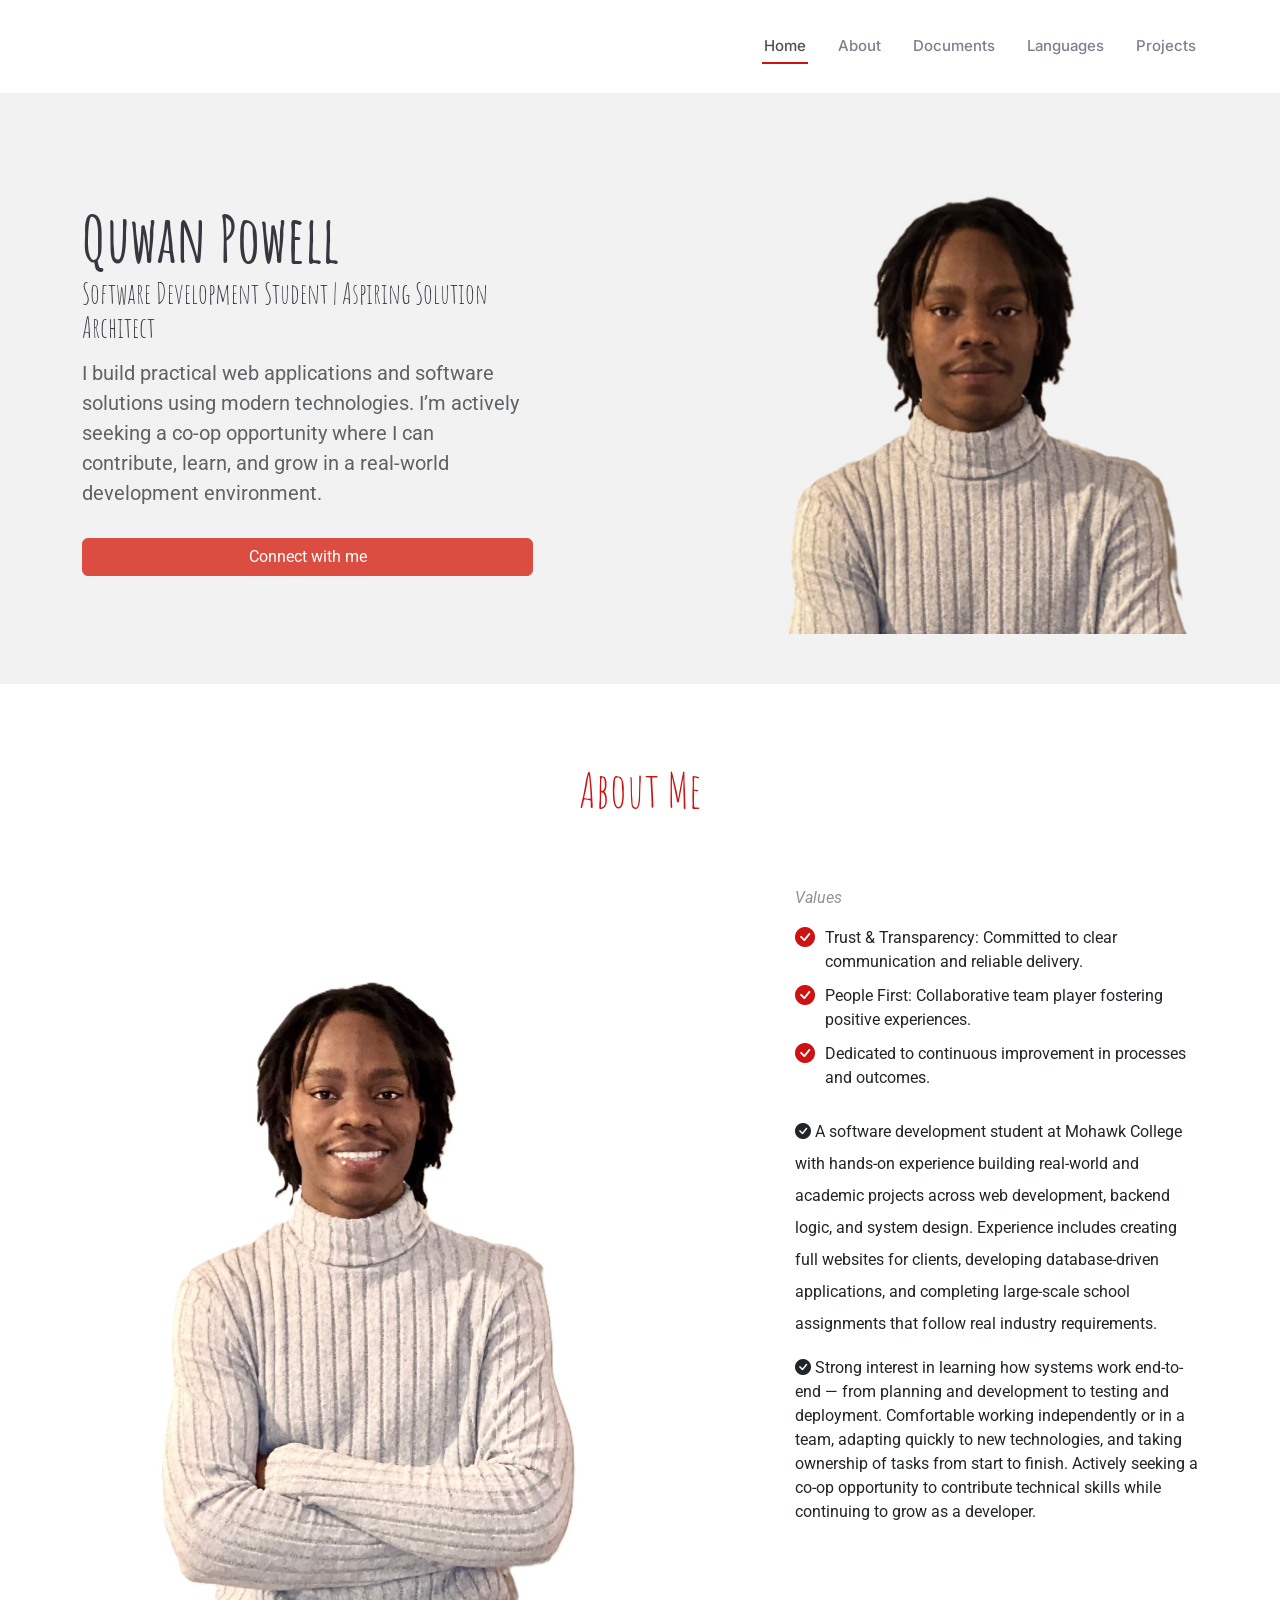
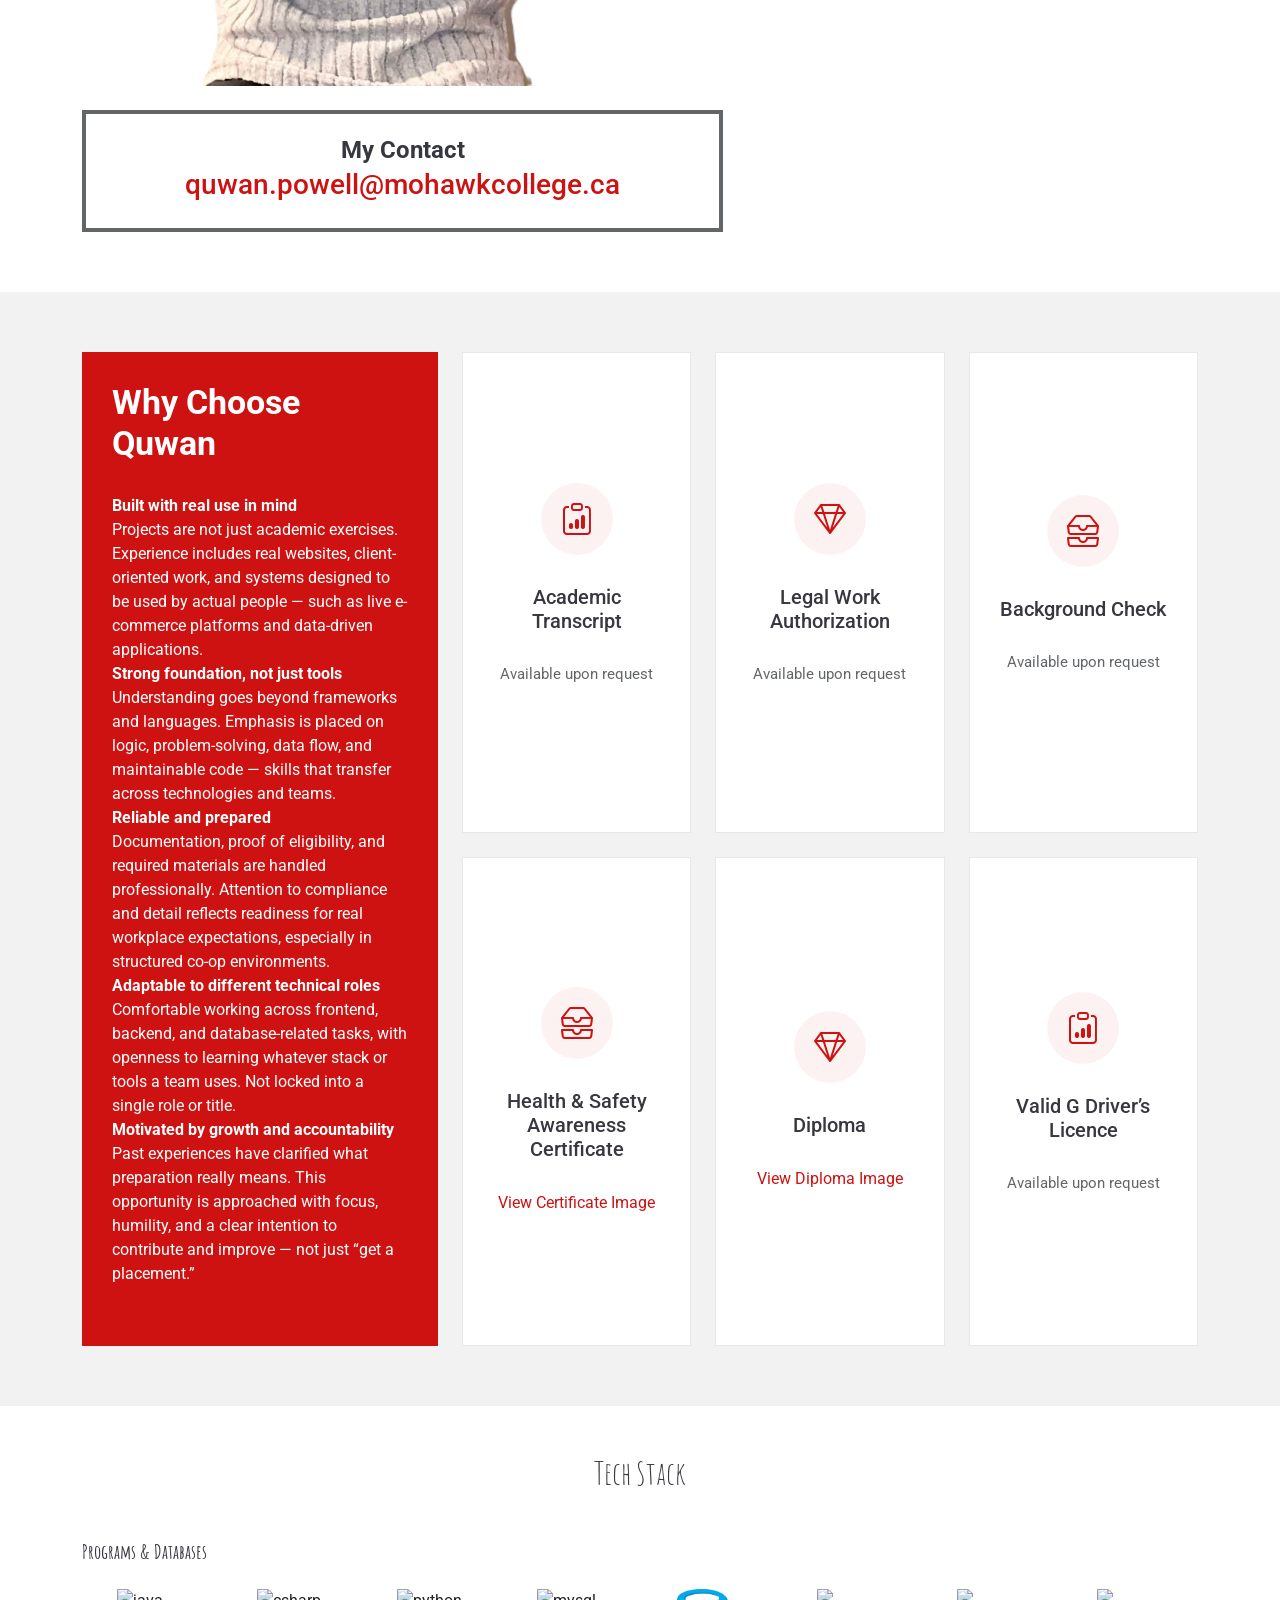
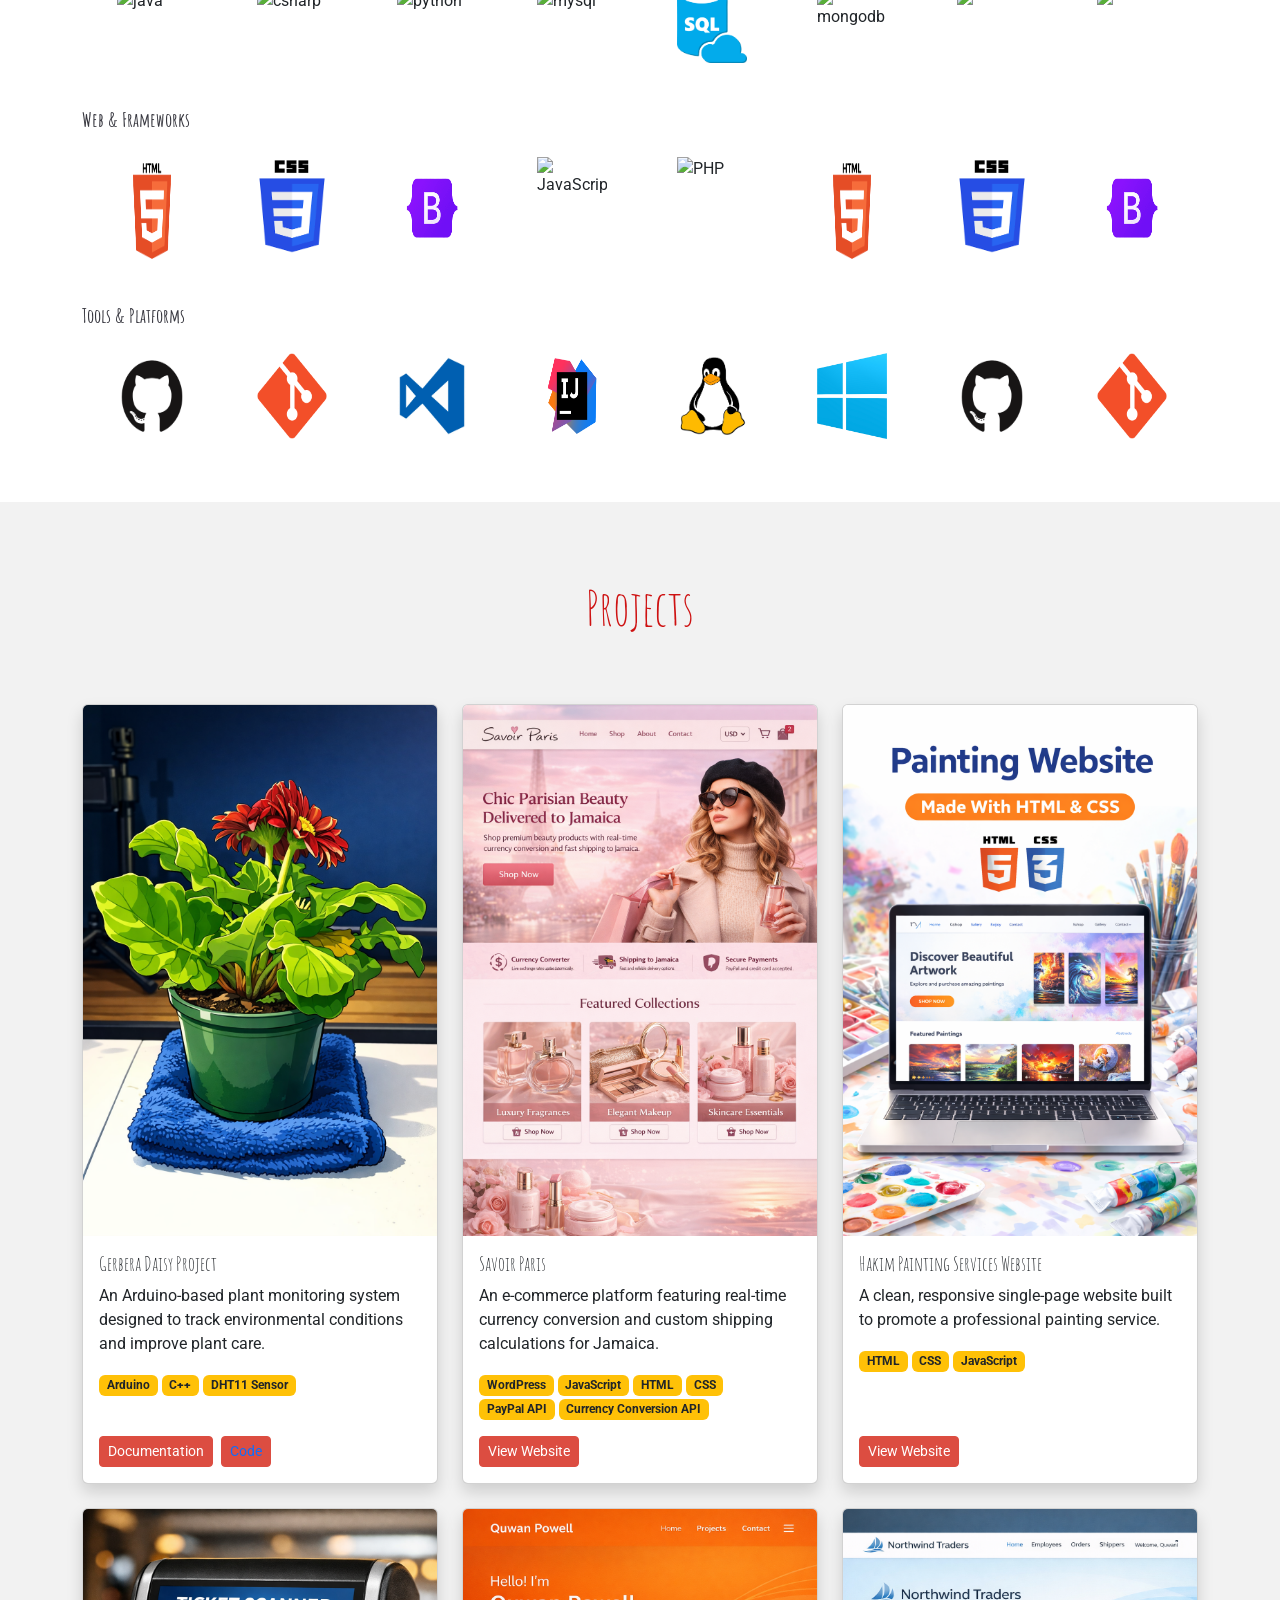
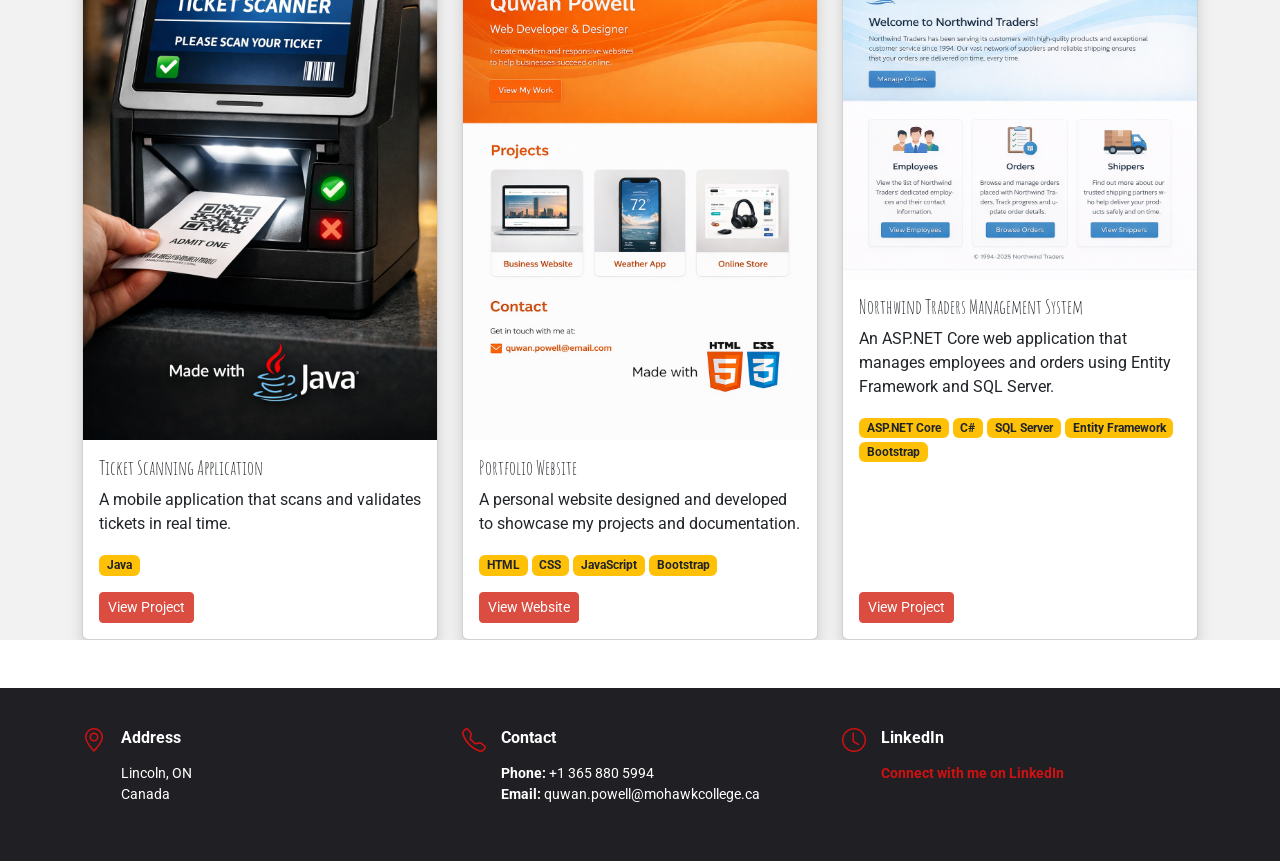
==== commit 6a521282: "section removed" ====
--- a/index.html
+++ b/index.html
@@ -355,88 +355,6 @@
 
 
 
-<section id="tech-stack" class="py-5">
-  <div class="container">
-    <h2 class="text-center mb-5">Tech Stack</h2>
-
-    <!-- Programs & Databases -->
-    <h5 class="stack-title">Programs & Databases</h5>
-    <div class="logo-slider">
-      <div class="logo-track scroll-left">
-
-        <img src="./assets/img/tech/java.png" alt="Java">
-        <img src="./assets/img/tech/csharp.png" alt="C#">
-        <img src="./assets/img/tech/python.png" alt="Python">
-        <img src="./assets/img/tech/mysql.png" alt="MySQL">
-        <img src="./assets/img/tech/sqlserver.png" alt="SQL Server">
-        <img src="./assets/img/tech/mongodb.png" alt="MongoDB">
-
-        <!-- duplicate -->
-        <img src="./assets/img/tech/java.png" alt="Java">
-        <img src="./assets/img/tech/csharp.png" alt="C#">
-        <img src="./assets/img/tech/python.png" alt="Python">
-        <img src="./assets/img/tech/mysql.png" alt="MySQL">
-        <img src="./assets/img/tech/sqlserver.png" alt="SQL Server">
-        <img src="./assets/img/tech/mongodb.png" alt="MongoDB">
-
-      </div>
-    </div>
-
-    <!-- Web & Frameworks -->
-    <h5 class="stack-title">Web & Frameworks</h5>
-    <div class="logo-slider">
-      <div class="logo-track scroll-right">
-
-        <img src="./assets/img/tech/html.png" alt="HTML">
-        <img src="./assets/img/tech/css.png" alt="CSS">
-        <img src="./assets/img/tech/bootstrap.png" alt="Bootstrap">
-        <img src="./assets/img/tech/javascript.png" alt="JavaScript">
-        <img src="./assets/img/tech/php.png" alt="PHP">
-
-        <!-- duplicate -->
-        <img src="./assets/img/tech/html.png" alt="HTML">
-        <img src="./assets/img/tech/css.png" alt="CSS">
-        <img src="./assets/img/tech/bootstrap.png" alt="Bootstrap">
-        <img src="./assets/img/tech/javascript.png" alt="JavaScript">
-        <img src="./assets/img/tech/php.png" alt="PHP">
-
-      </div>
-    </div>
-
-    <!-- Tools & Platforms -->
-    <h5 class="stack-title">Tools & Platforms</h5>
-    <div class="logo-slider">
-      <div class="logo-track scroll-left">
-
-        <img src="./assets/img/tech/git.png" alt="Git">
-        <img src="./assets/img/tech/github.png" alt="GitHub">
-        <img src="./assets/img/tech/vscode.png" alt="VS Code">
-        <img src="./assets/img/tech/intellij.png" alt="IntelliJ">
-        <img src="./assets/img/tech/linux.png" alt="Linux">
-        <img src="./assets/img/tech/windows.png" alt="Windows">
-
-        <!-- duplicate -->
-        <img src="./assets/img/tech/git.png" alt="Git">
-        <img src="./assets/img/tech/github.png" alt="GitHub">
-        <img src="./assets/img/tech/vscode.png" alt="VS Code">
-        <img src="./assets/img/tech/intellij.png" alt="IntelliJ">
-        <img src="./assets/img/tech/linux.png" alt="Linux">
-        <img src="./assets/img/tech/windows.png" alt="Windows">
-
-      </div>
-    </div>
-
-  </div>
-</section>
-
-
-
-
-
-
-
-
-
 <!-- Optional Hover Effect -->
 <style>
 .tech-card {
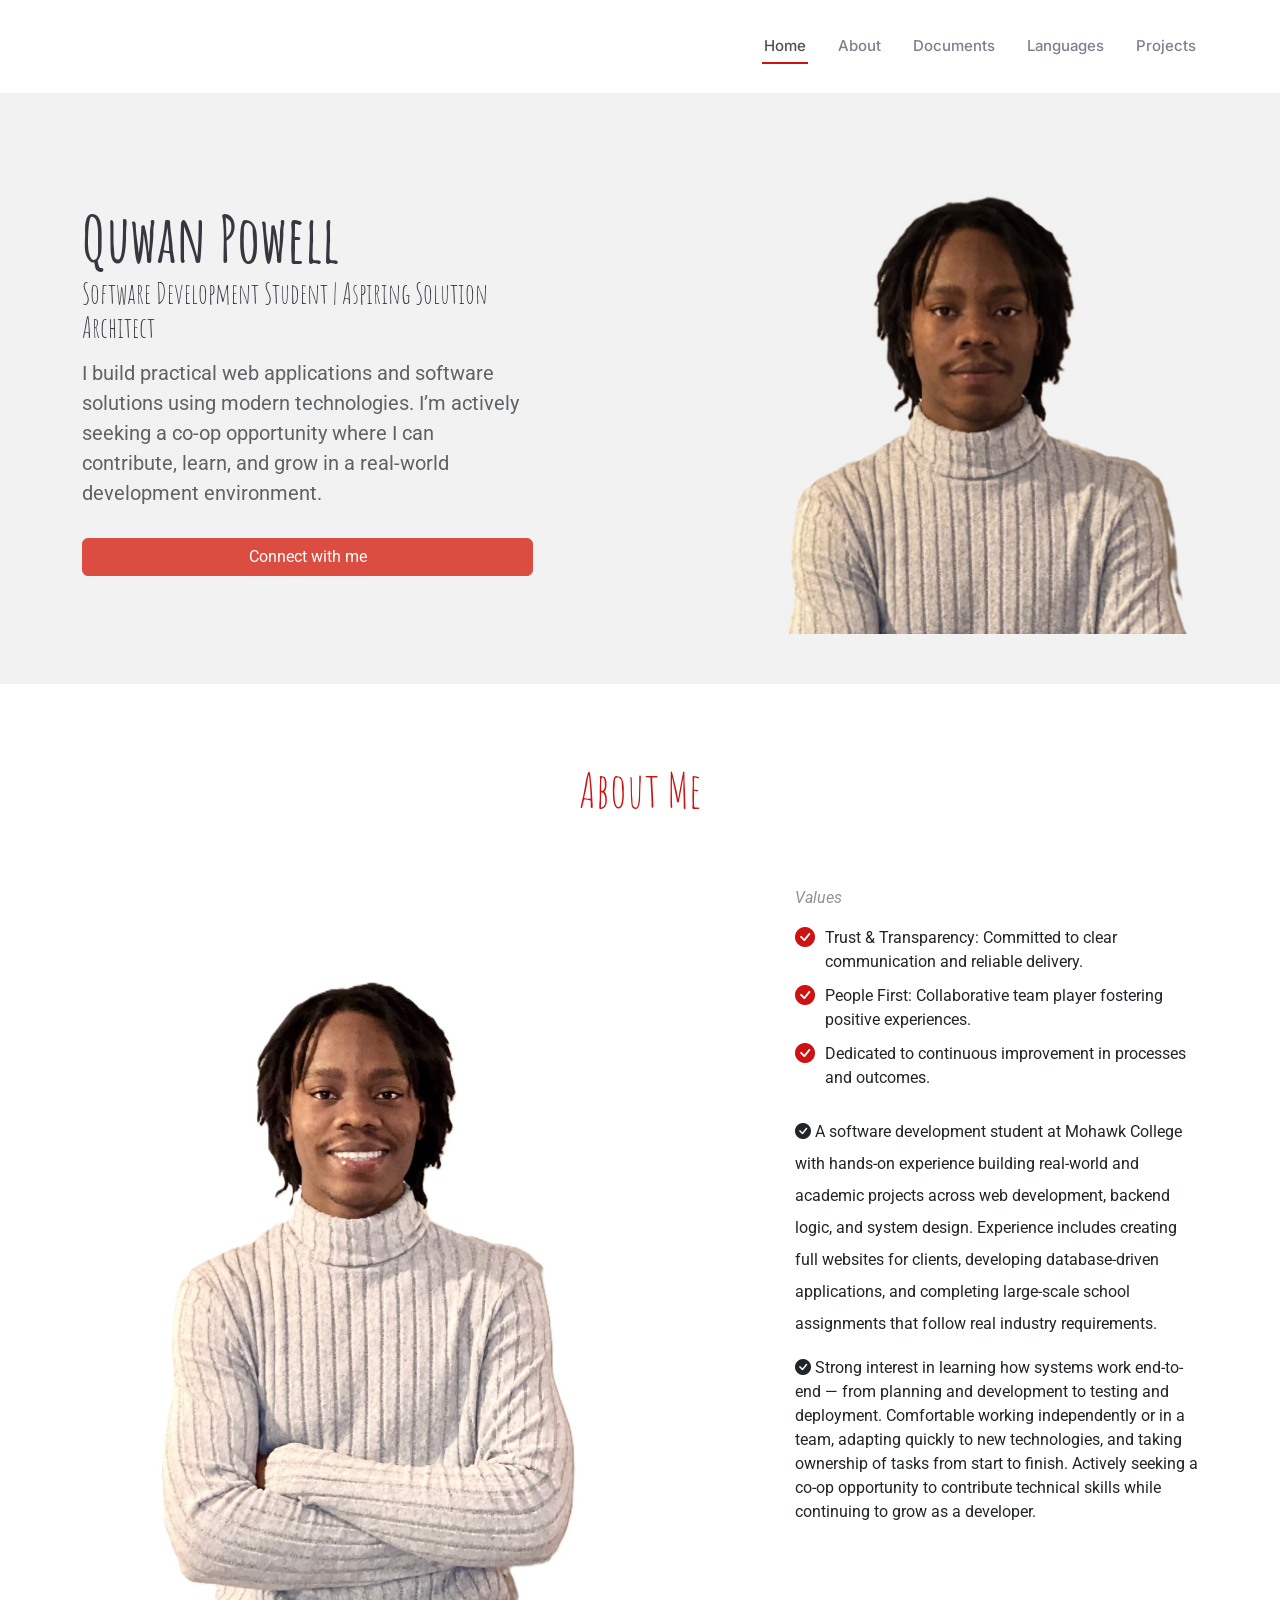
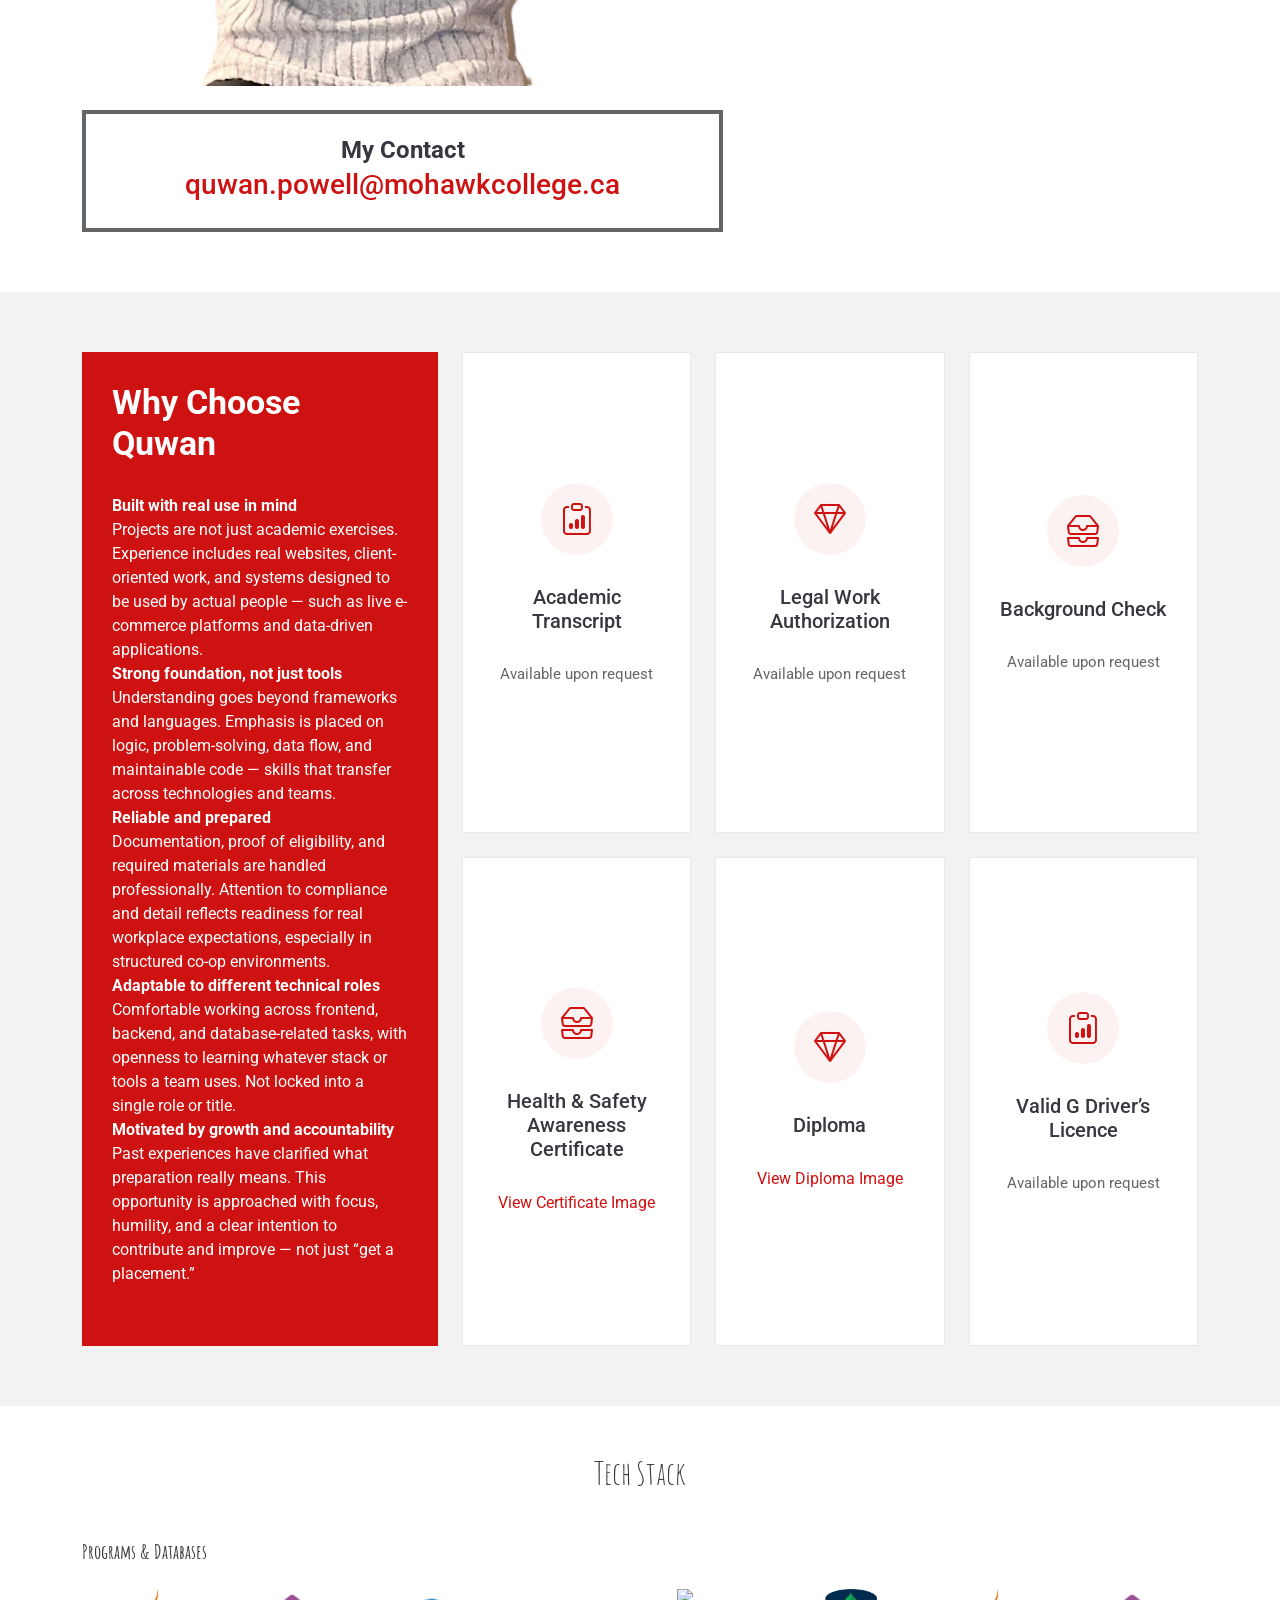
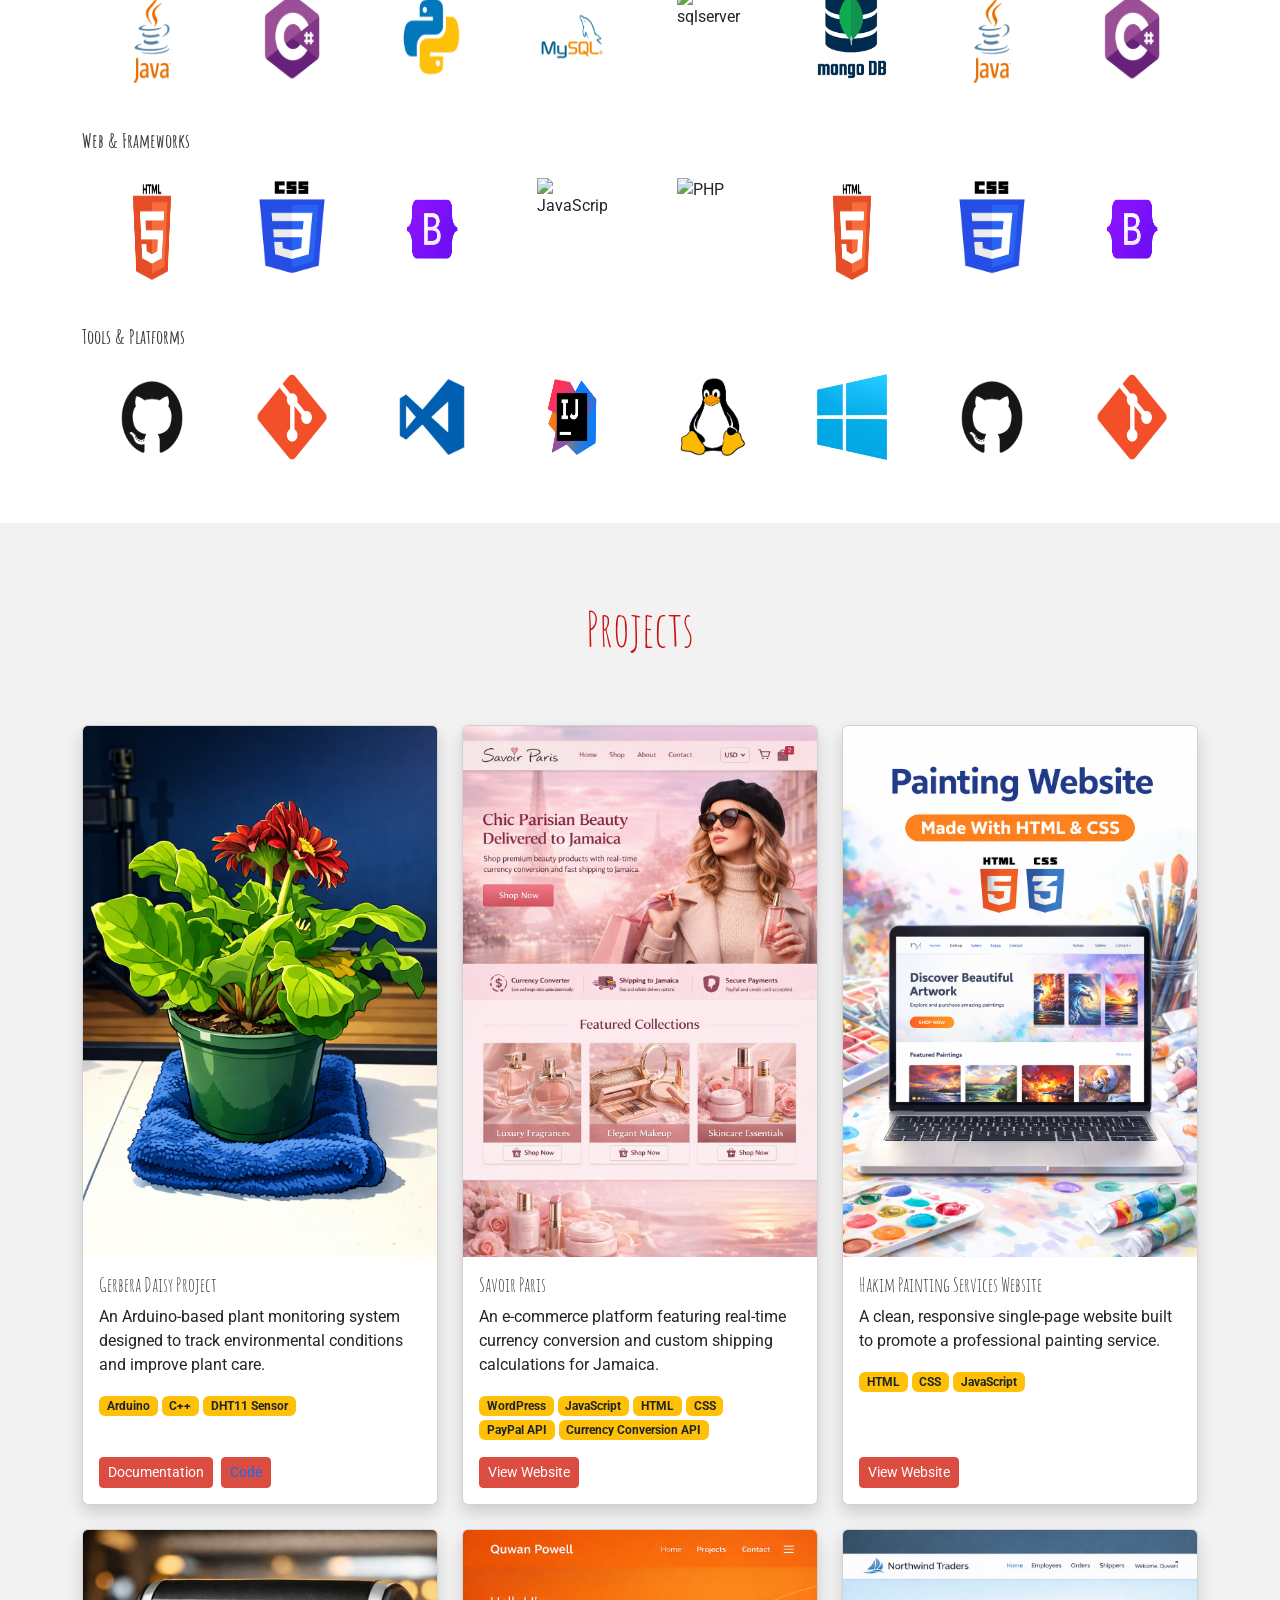
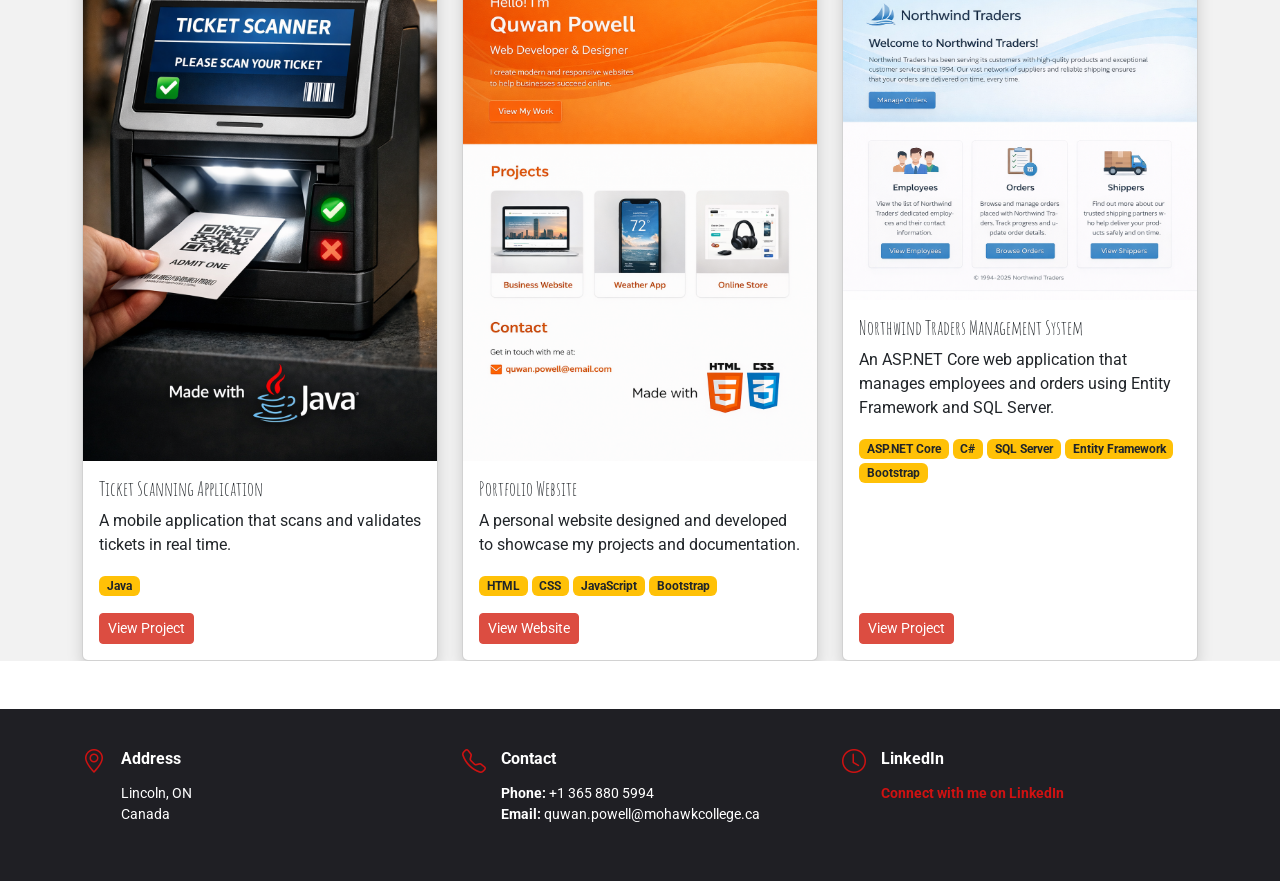
==== commit bd812471: "img updates" ====
--- a/index.html
+++ b/index.html
@@ -272,21 +272,21 @@
 
             <div class="logo-track scroll-left">
 
-                <img src="assets/img/tech/java.png" alt="java">
-                <img src="assets/img/tech/csharp.png" alt="csharp">
-                <img src="assets/img/tech/python.png" alt="python">
-                <img src="assets/img/tech/mysql.png" alt="mysql">
-                <img src="assets/img/tech/sqlserver.png" alt="sqlserver">
-                 <img src="assets/img/tech/mongodb.png" alt="mongodb">
+                <img src="assets/img/teckstackimg/javaupdated.png" alt="java">
+                <img src="assets/img/teckstackimg/cs.png" alt="csharp">
+                <img src="assets/img/teckstackimg/pythonupdated.png" alt="python">
+                <img src="assets/img/teckstackimg/mysqlupdated.png" alt="mysql">
+                <img src="assets/img/teckstackimg/sqlserver.png" alt="sqlserver">
+                 <img src="assets/img/teckstackimg/mongodbupdated.png" alt="mongodb">
 
                 <!-- duplicate for infinite loop -->
 
-                <img src="assets/img/tech/java.png">
-                <img src="assets/img/tech/csharp.png">
-                <img src="assets/img/tech/python.png">
-                <img src="assets/img/tech/mysql.png">
-                <img src="assets/img/tech/sqlserver.png">
-                <img src="assets/img/tech/mongodb.png">
+                <img src="assets/img/teckstackimg/javaupdated.png">
+                <img src="assets/img/teckstackimg/cs.png">
+                <img src="assets/img/teckstackimg/pythonupdated.png">
+                <img src="assets/img/teckstackimg/mysqlupdated.png">
+                <img src="assets/img/teckstackimg/mysqlupdated.png">
+                <img src="assets/img/teckstackimg/mongodbupdated.png">
 
             </div>
 
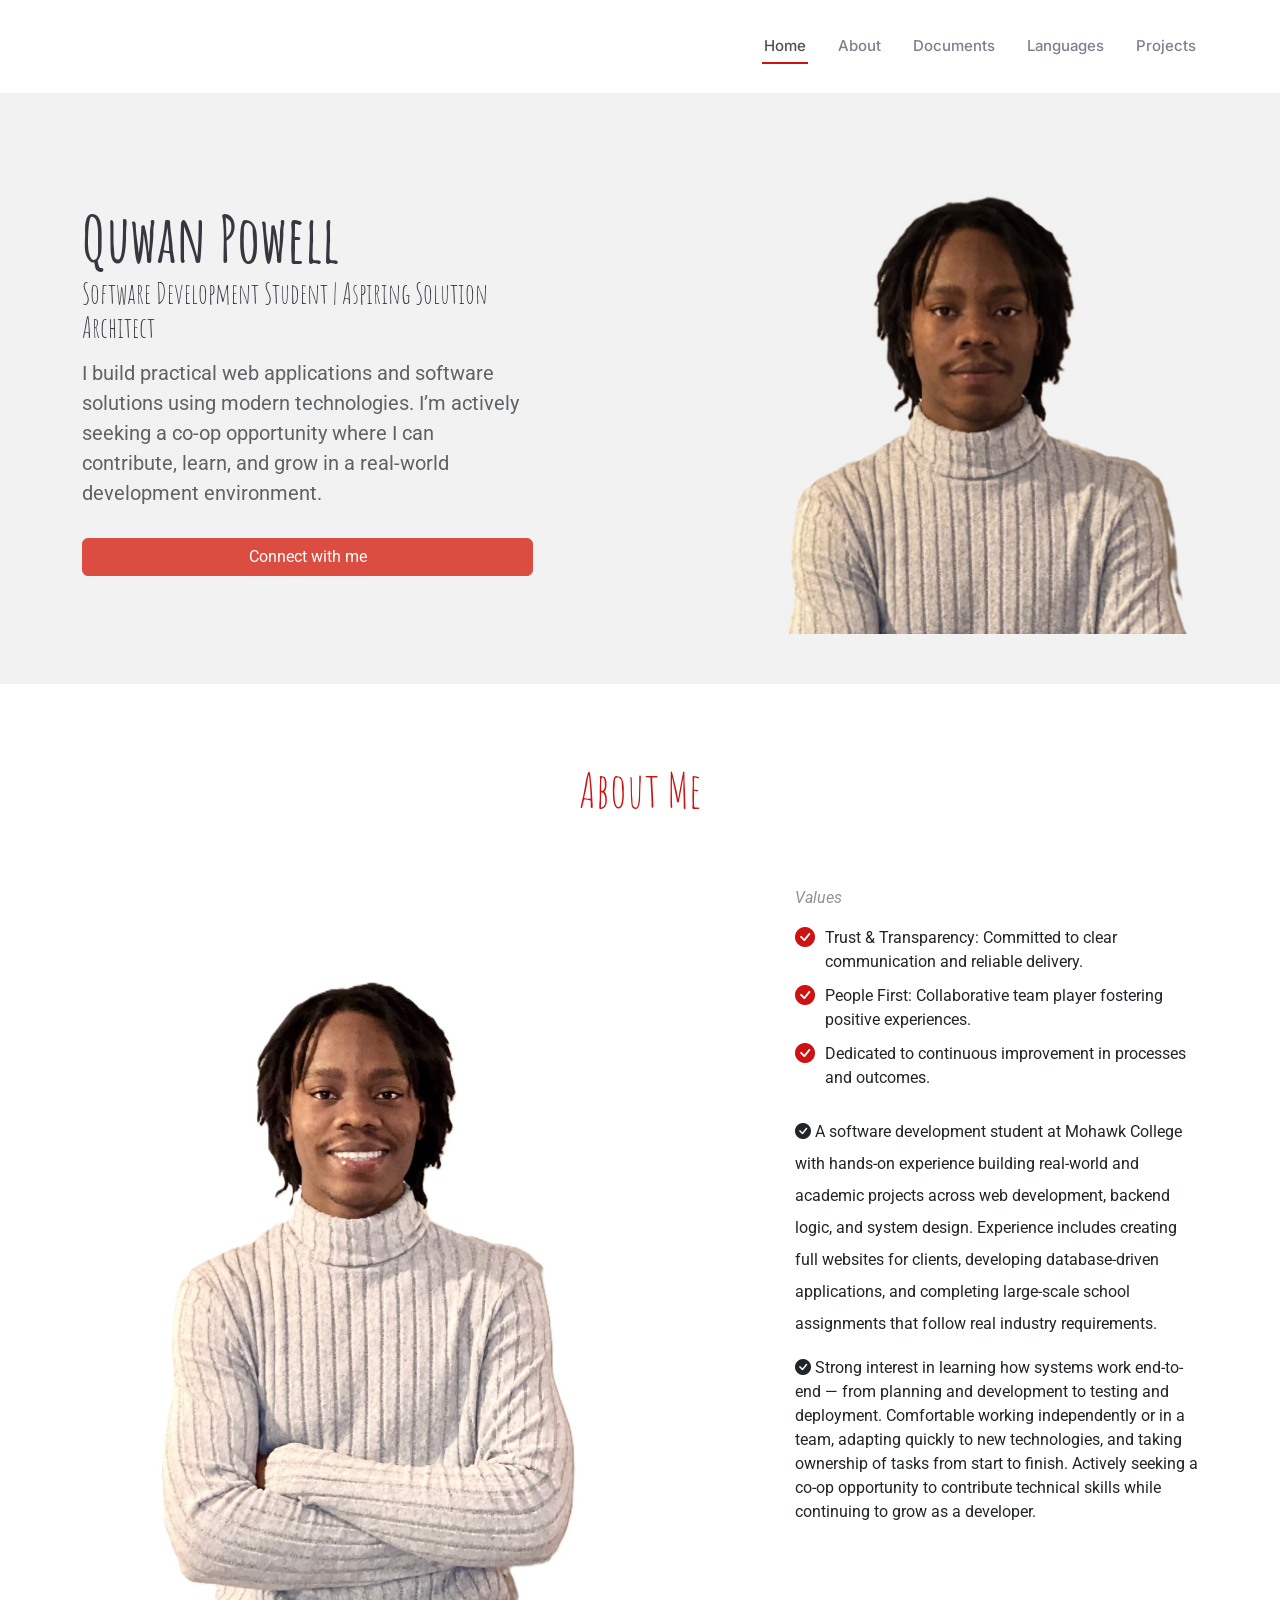
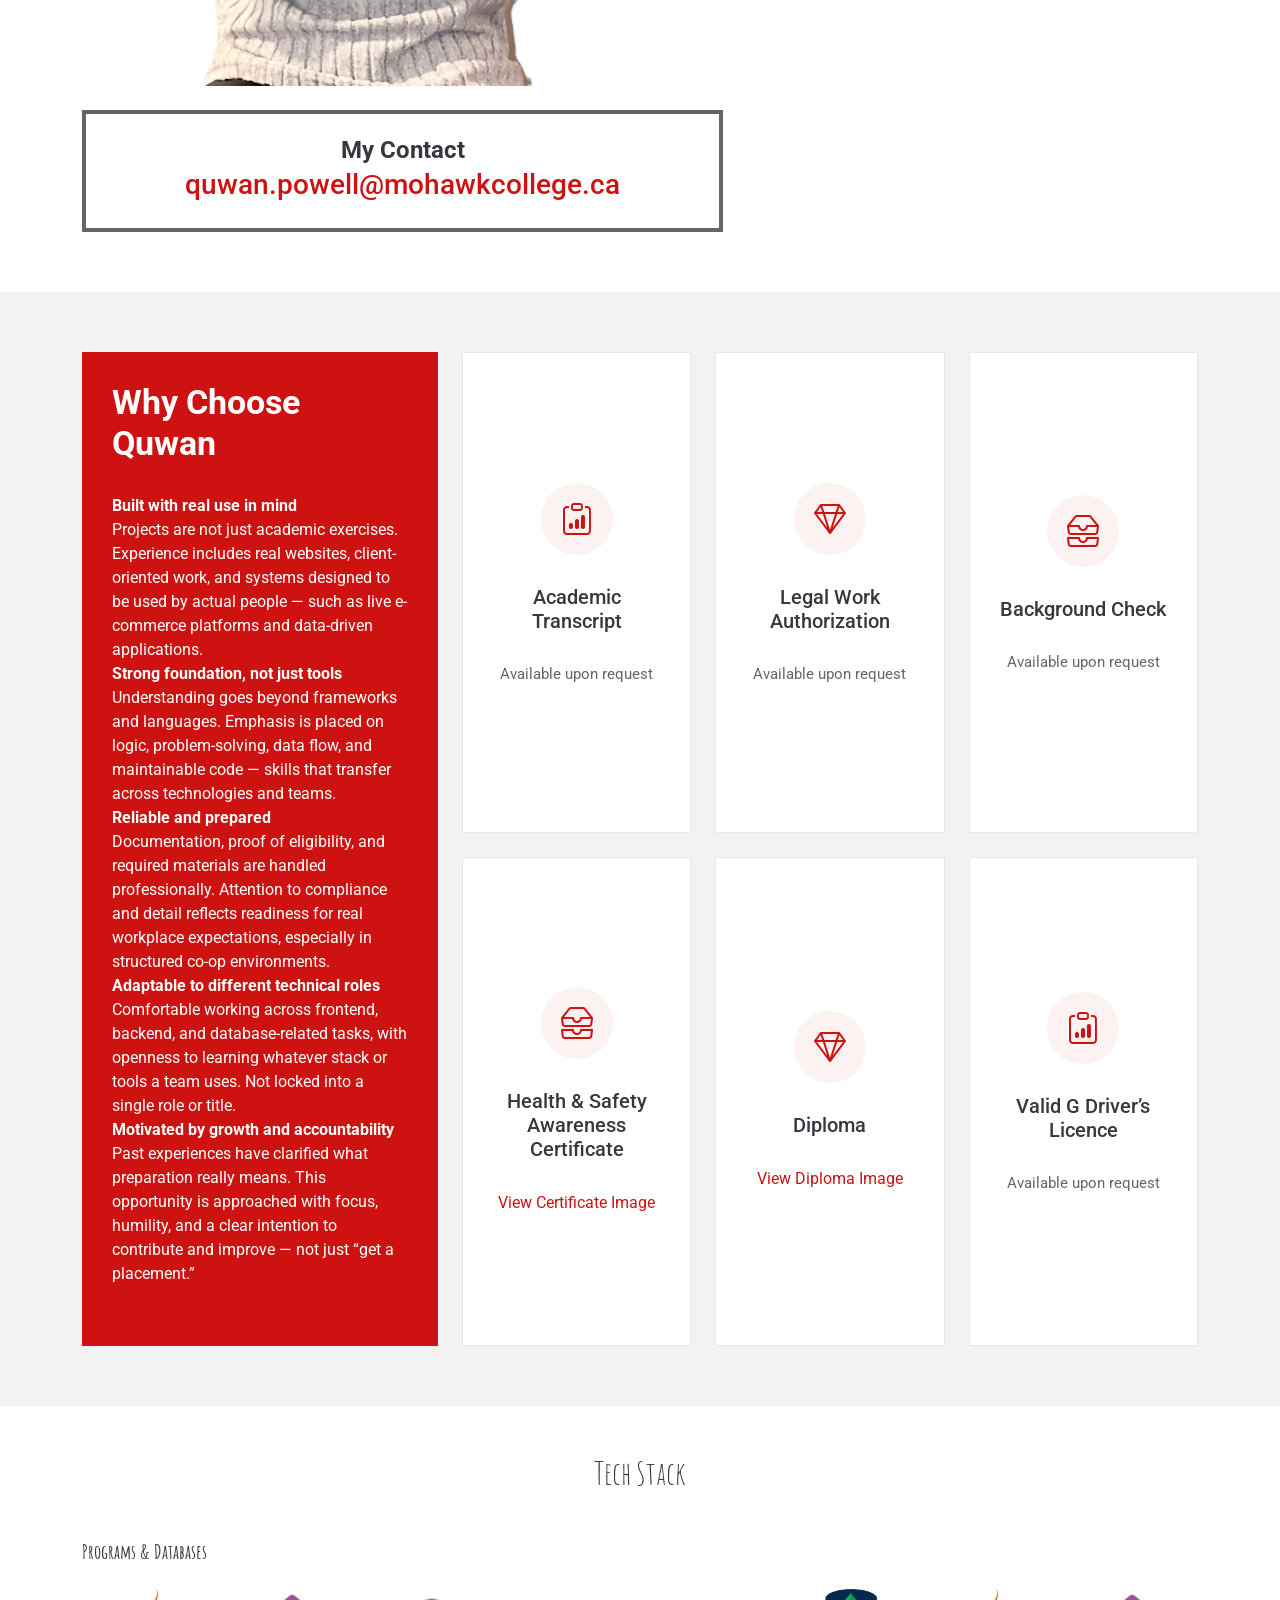
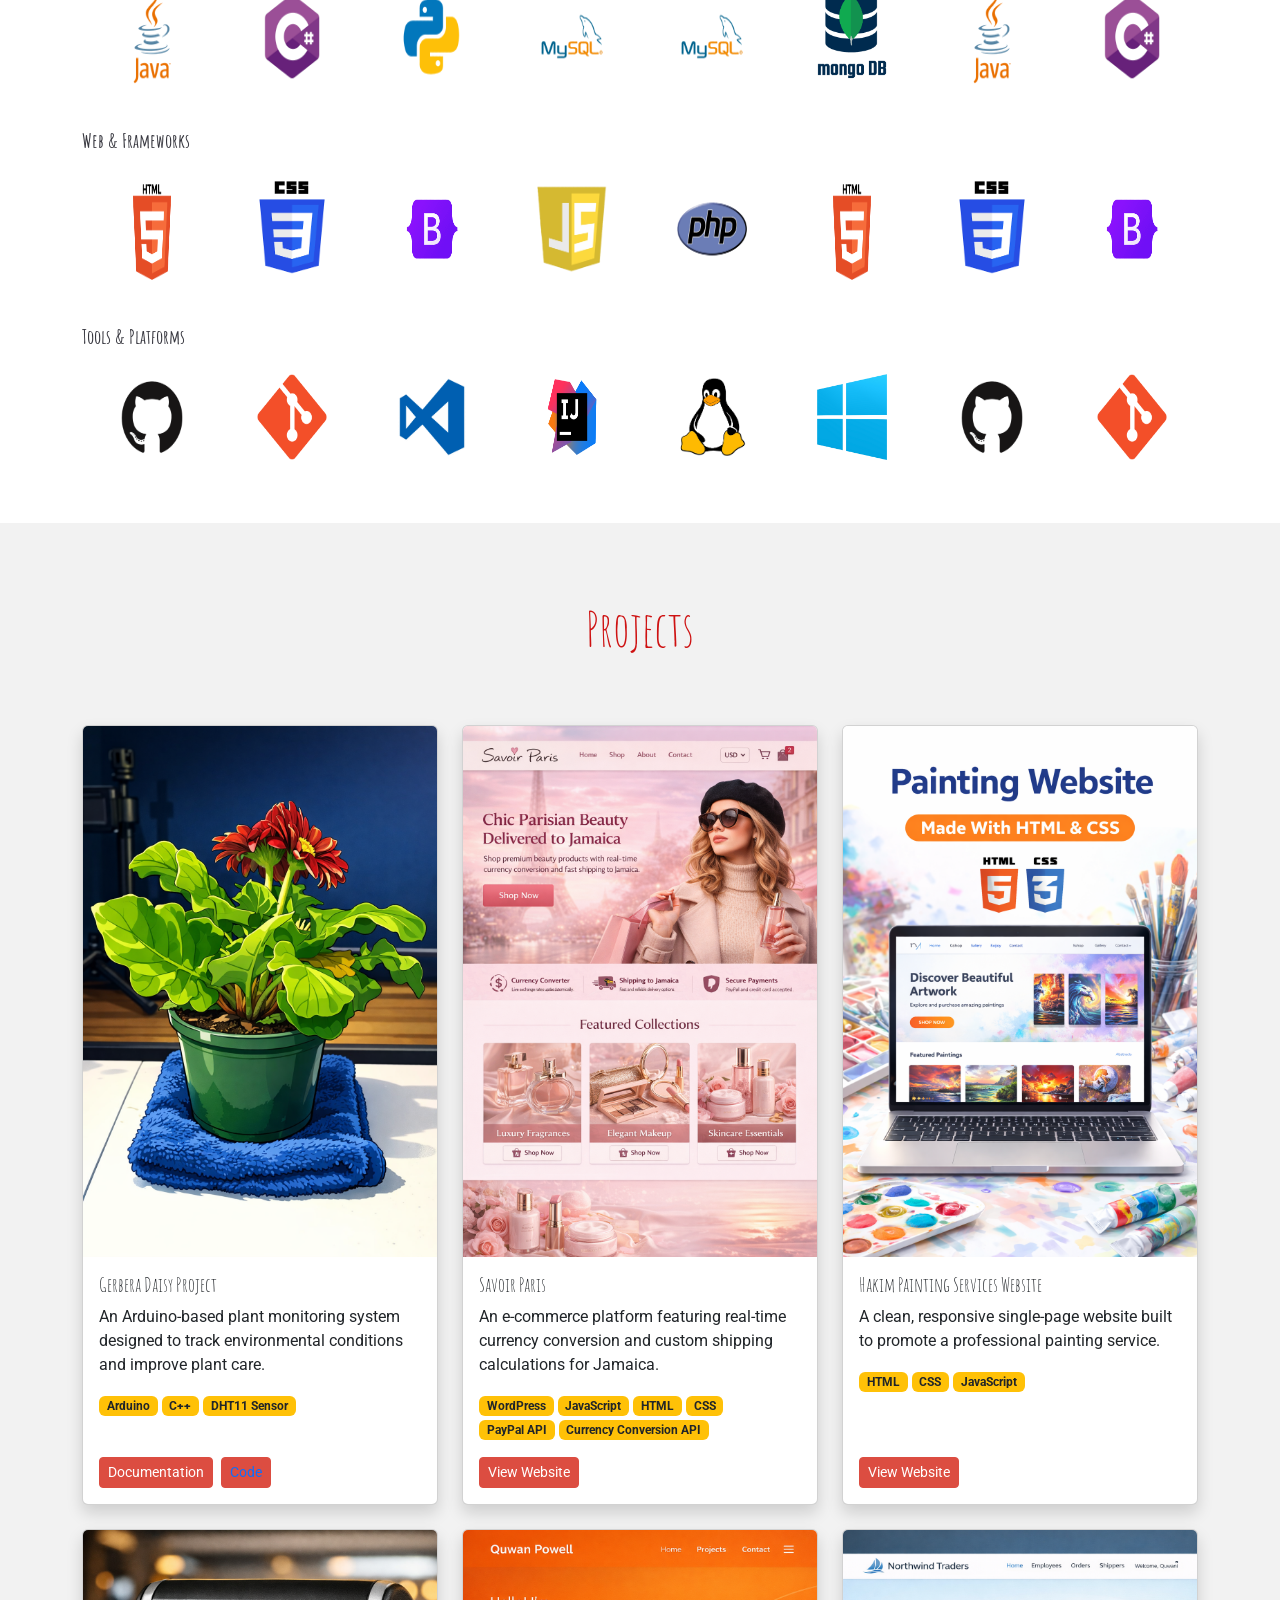
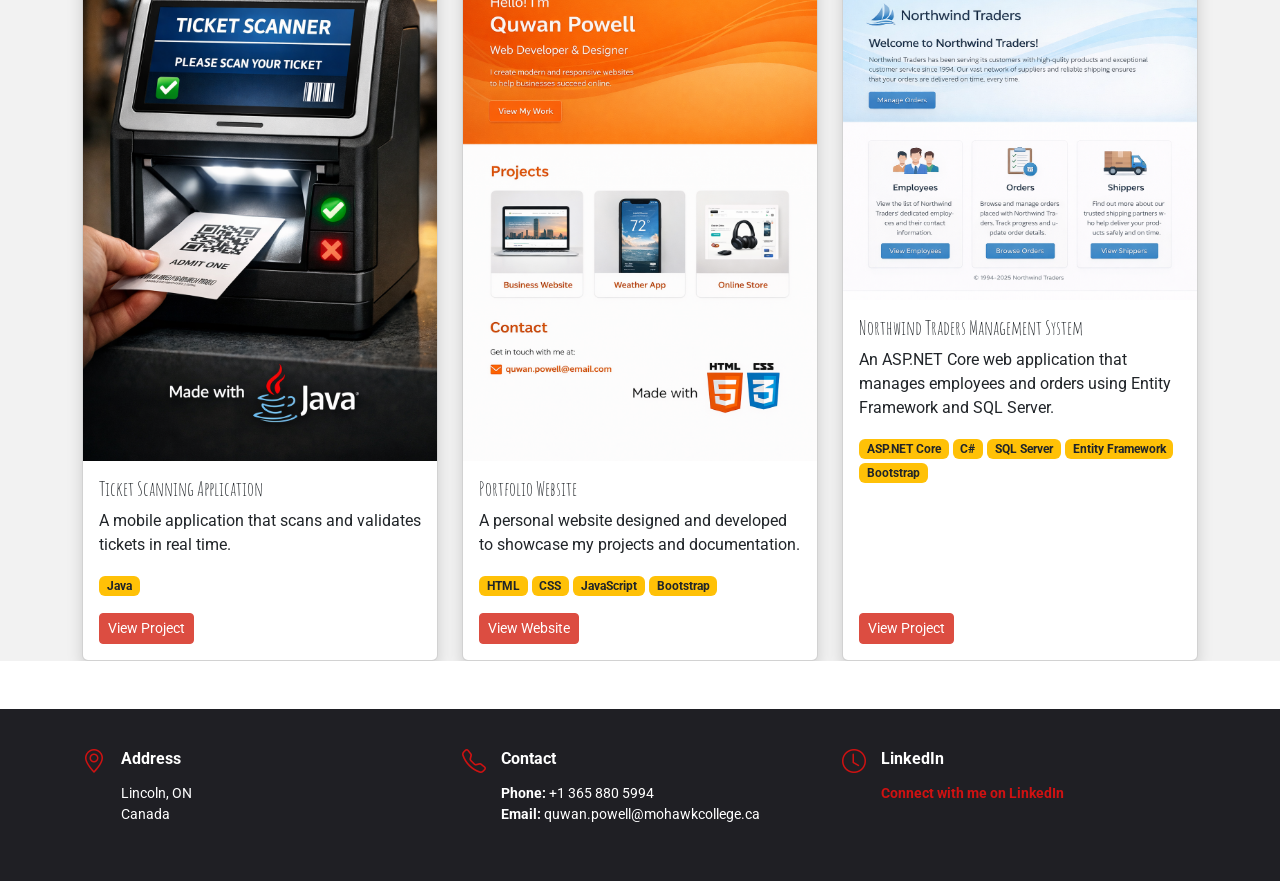
==== commit 60567a07: "img update" ====
--- a/index.html
+++ b/index.html
@@ -276,7 +276,7 @@
                 <img src="assets/img/teckstackimg/cs.png" alt="csharp">
                 <img src="assets/img/teckstackimg/pythonupdated.png" alt="python">
                 <img src="assets/img/teckstackimg/mysqlupdated.png" alt="mysql">
-                <img src="assets/img/teckstackimg/sqlserver.png" alt="sqlserver">
+                <img src="assets/img/teckstackimg/mysqlupdated.png" alt="sqlserver">
                  <img src="assets/img/teckstackimg/mongodbupdated.png" alt="mongodb">
 
                 <!-- duplicate for infinite loop -->
@@ -304,8 +304,8 @@
                 <img src="assets/img/tech/html.png" alt="HTML">
                 <img src="assets/img/tech/css.png" alt="CSS">
                 <img src="assets/img/tech/bootstrap.png" alt="Bootstrap">
-                <img src="assets/img/tech/javascript.png" alt="JavaScript">
-                <img src="assets/img/tech/php.png" alt="PHP">
+                <img src="assets/img/teckstackimg/javascriptupdated.png" alt="JavaScript">
+                <img src="assets/img/teckstackimg/phpupdated.png" alt="PHP">
 
                 <!-- duplicate -->
 
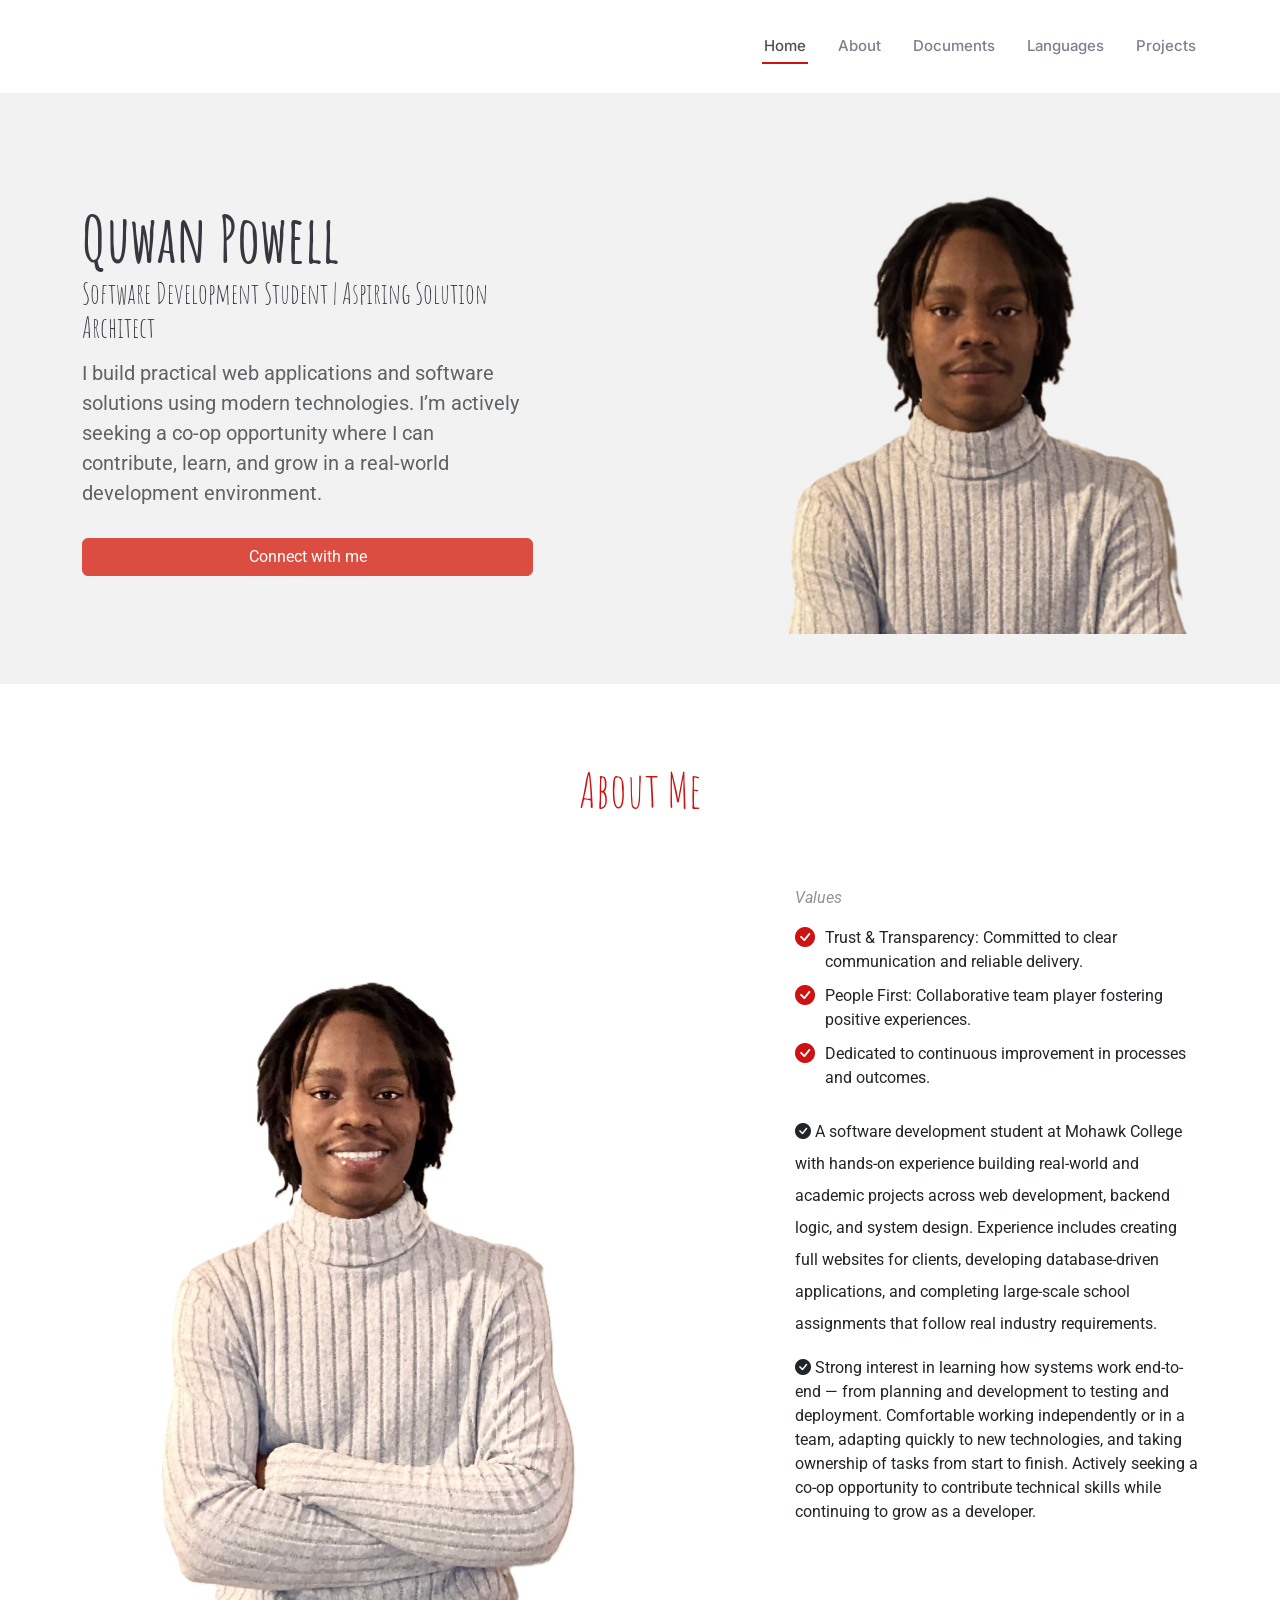
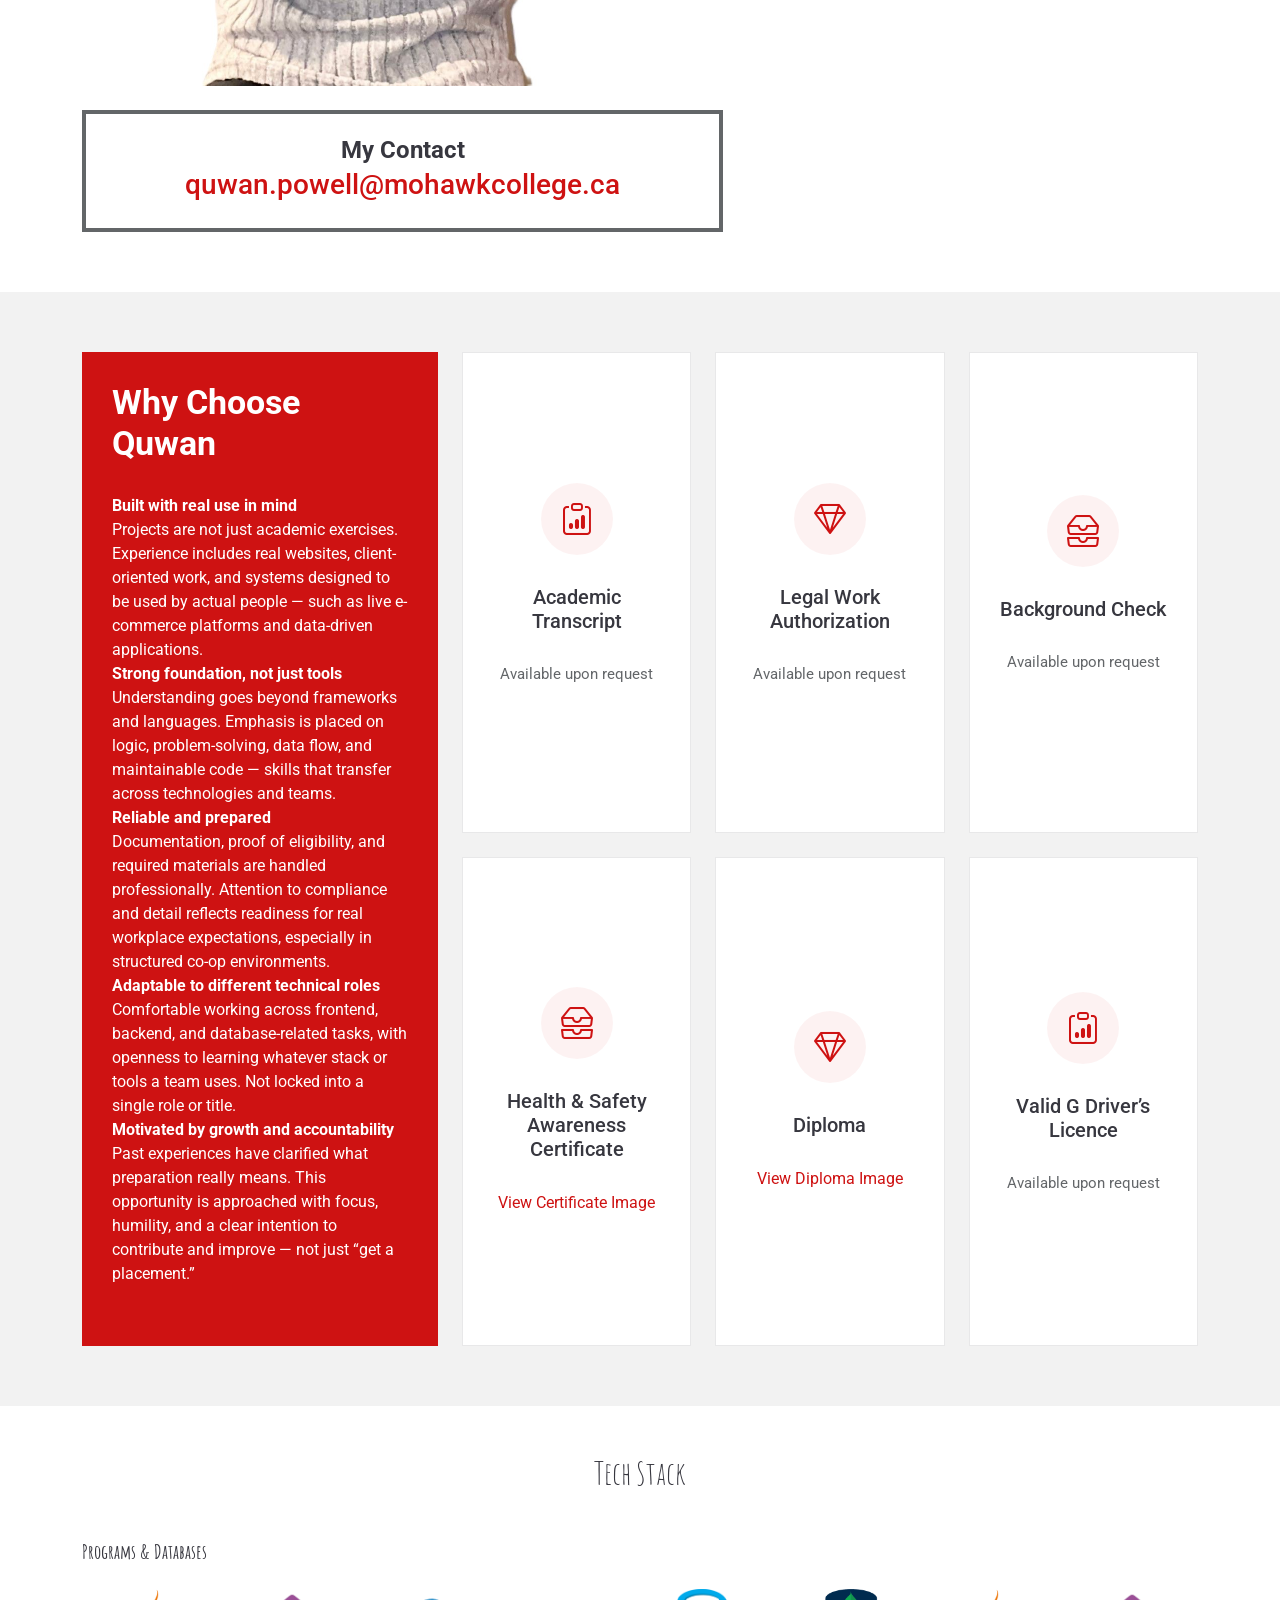
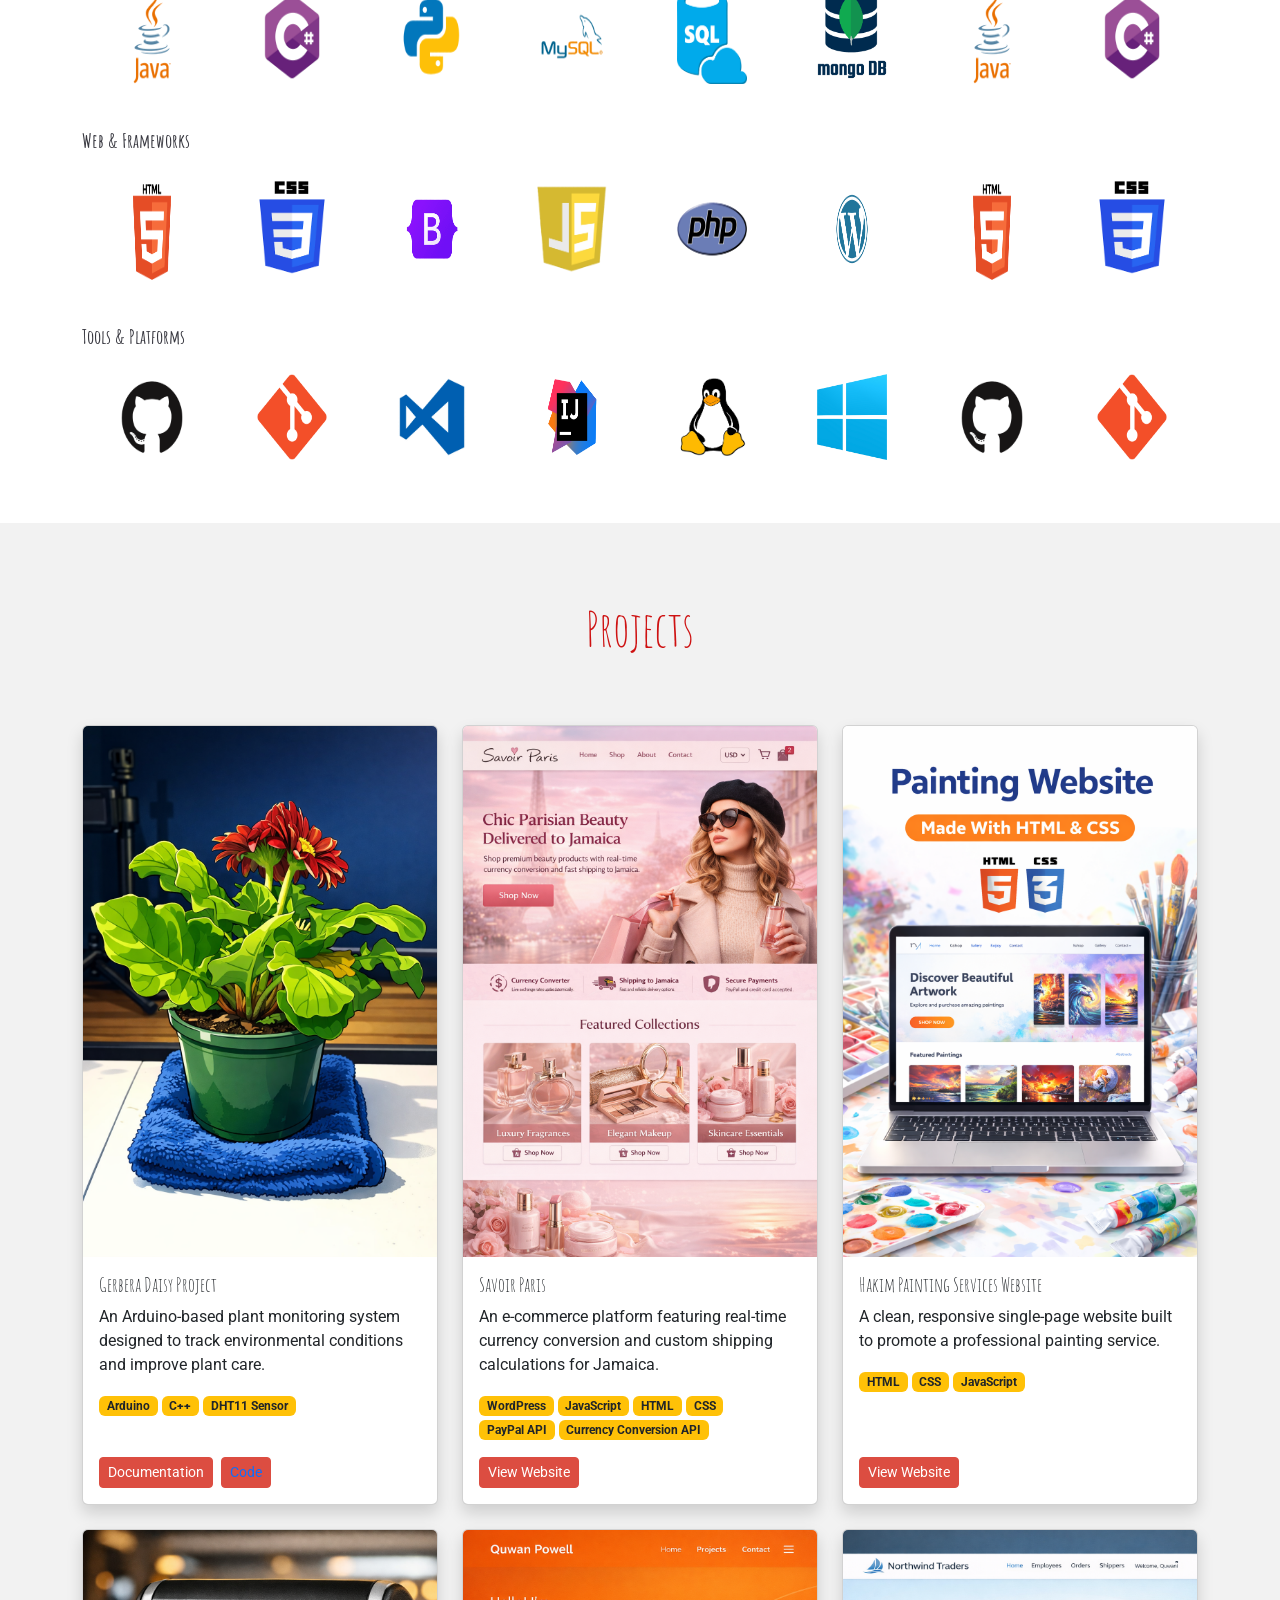
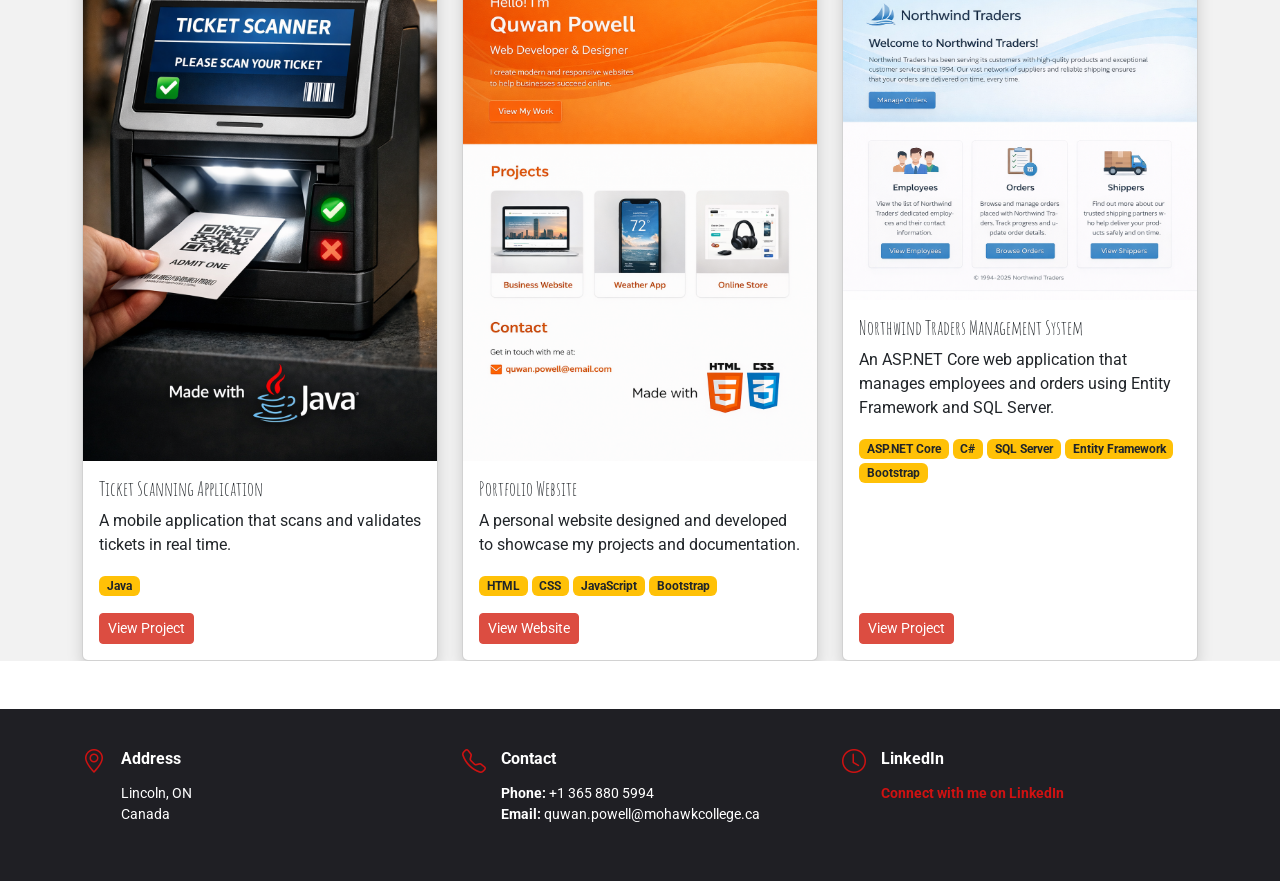
==== commit 818603f0: "added the Content management system wordpress" ====
--- a/index.html
+++ b/index.html
@@ -276,7 +276,7 @@
                 <img src="assets/img/teckstackimg/cs.png" alt="csharp">
                 <img src="assets/img/teckstackimg/pythonupdated.png" alt="python">
                 <img src="assets/img/teckstackimg/mysqlupdated.png" alt="mysql">
-                <img src="assets/img/teckstackimg/mysqlupdated.png" alt="sqlserver">
+                <img src="assets/img/teckstackimg/sqlserverupdated.png" alt="sqlserver">
                  <img src="assets/img/teckstackimg/mongodbupdated.png" alt="mongodb">
 
                 <!-- duplicate for infinite loop -->
@@ -285,7 +285,7 @@
                 <img src="assets/img/teckstackimg/cs.png">
                 <img src="assets/img/teckstackimg/pythonupdated.png">
                 <img src="assets/img/teckstackimg/mysqlupdated.png">
-                <img src="assets/img/teckstackimg/mysqlupdated.png">
+                <img src="assets/img/teckstackimg/sqlserverupdated.png">
                 <img src="assets/img/teckstackimg/mongodbupdated.png">
 
             </div>
@@ -306,14 +306,16 @@
                 <img src="assets/img/tech/bootstrap.png" alt="Bootstrap">
                 <img src="assets/img/teckstackimg/javascriptupdated.png" alt="JavaScript">
                 <img src="assets/img/teckstackimg/phpupdated.png" alt="PHP">
+                <img src="assets/img/teckstackimg/wordpressupdated.png" alt="WordPress">
 
                 <!-- duplicate -->
 
                 <img src="assets/img/tech/html.png">
                 <img src="assets/img/tech/css.png">
                 <img src="assets/img/tech/bootstrap.png">
-                <img src="assets/img/tech/javascript.png">
-                <img src="assets/img/tech/php.png">
+                <img src="assets/img/teckstackimg/javascriptupdated.png">
+                <img src="assets/img/teckstackimg/phpupdated.png">
+                <img src="assets/img/teckstackimg/wordpressupdated.png">
 
             </div>
 
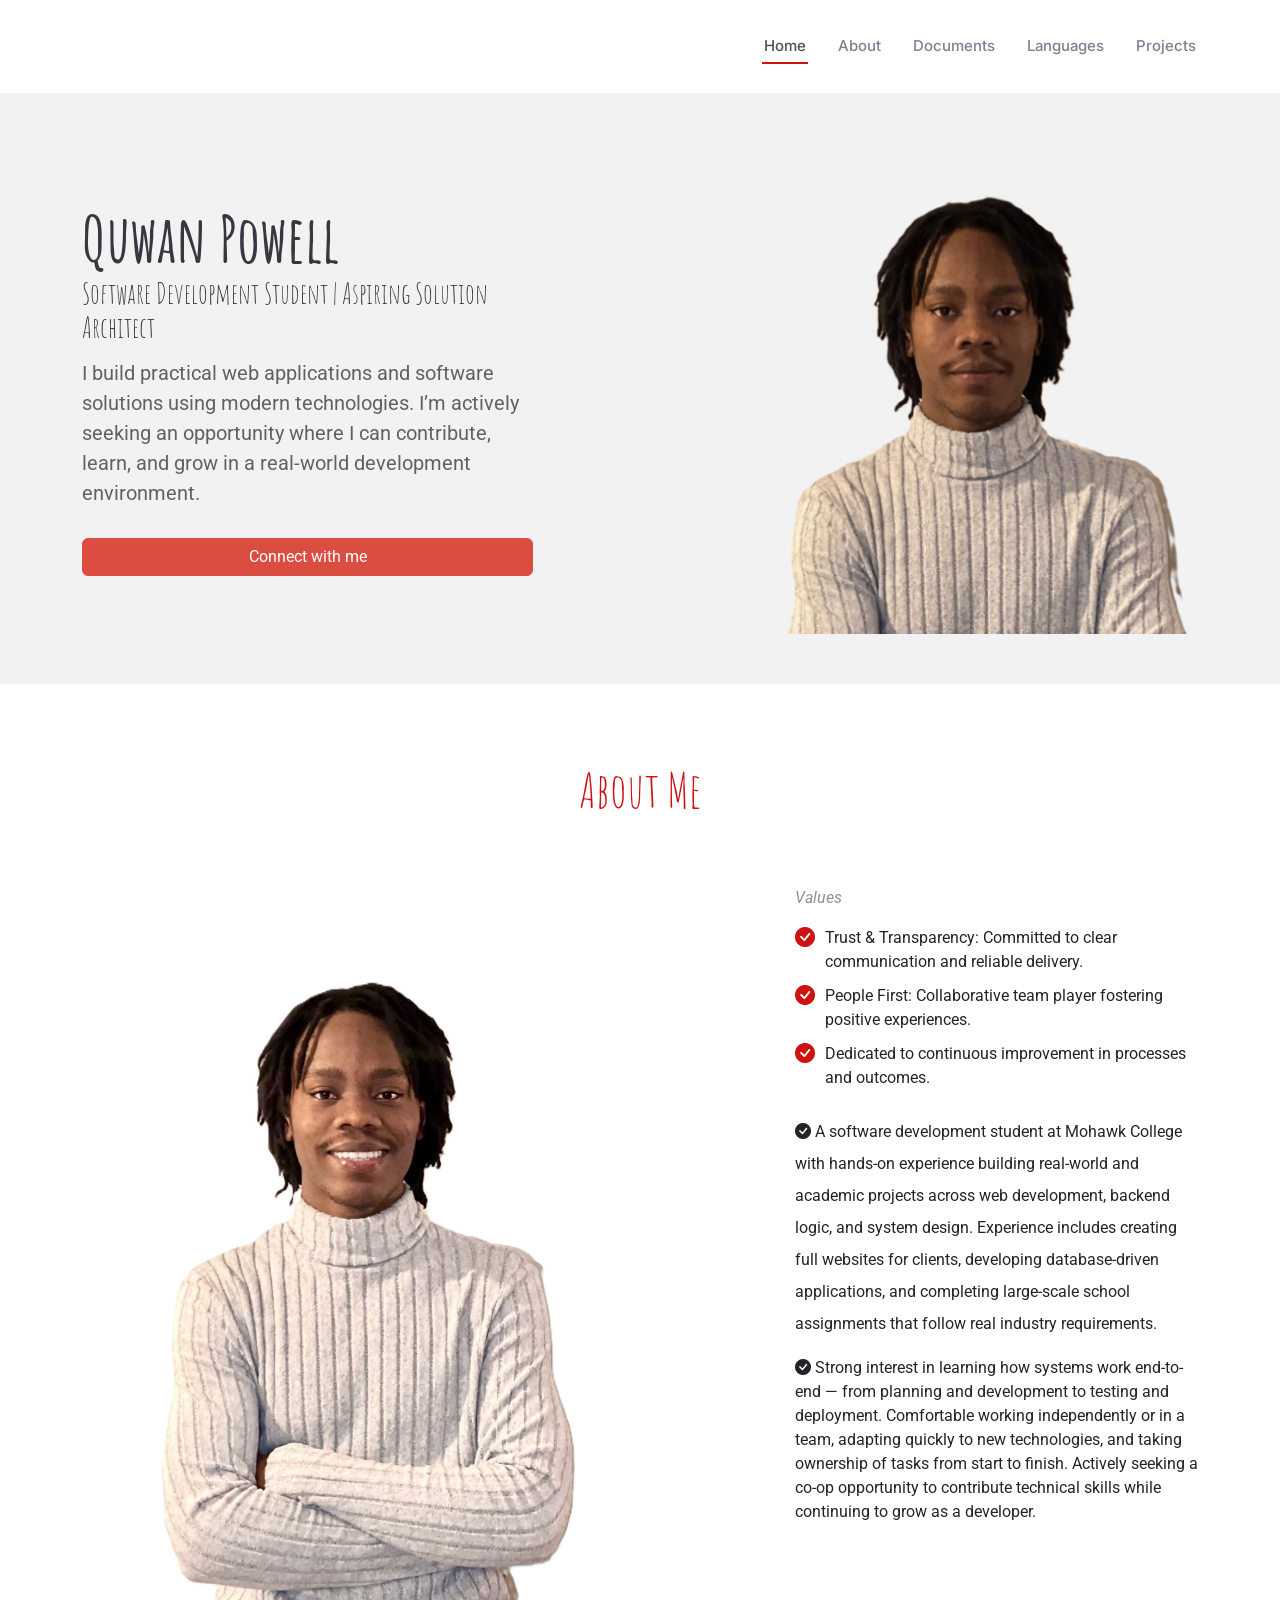
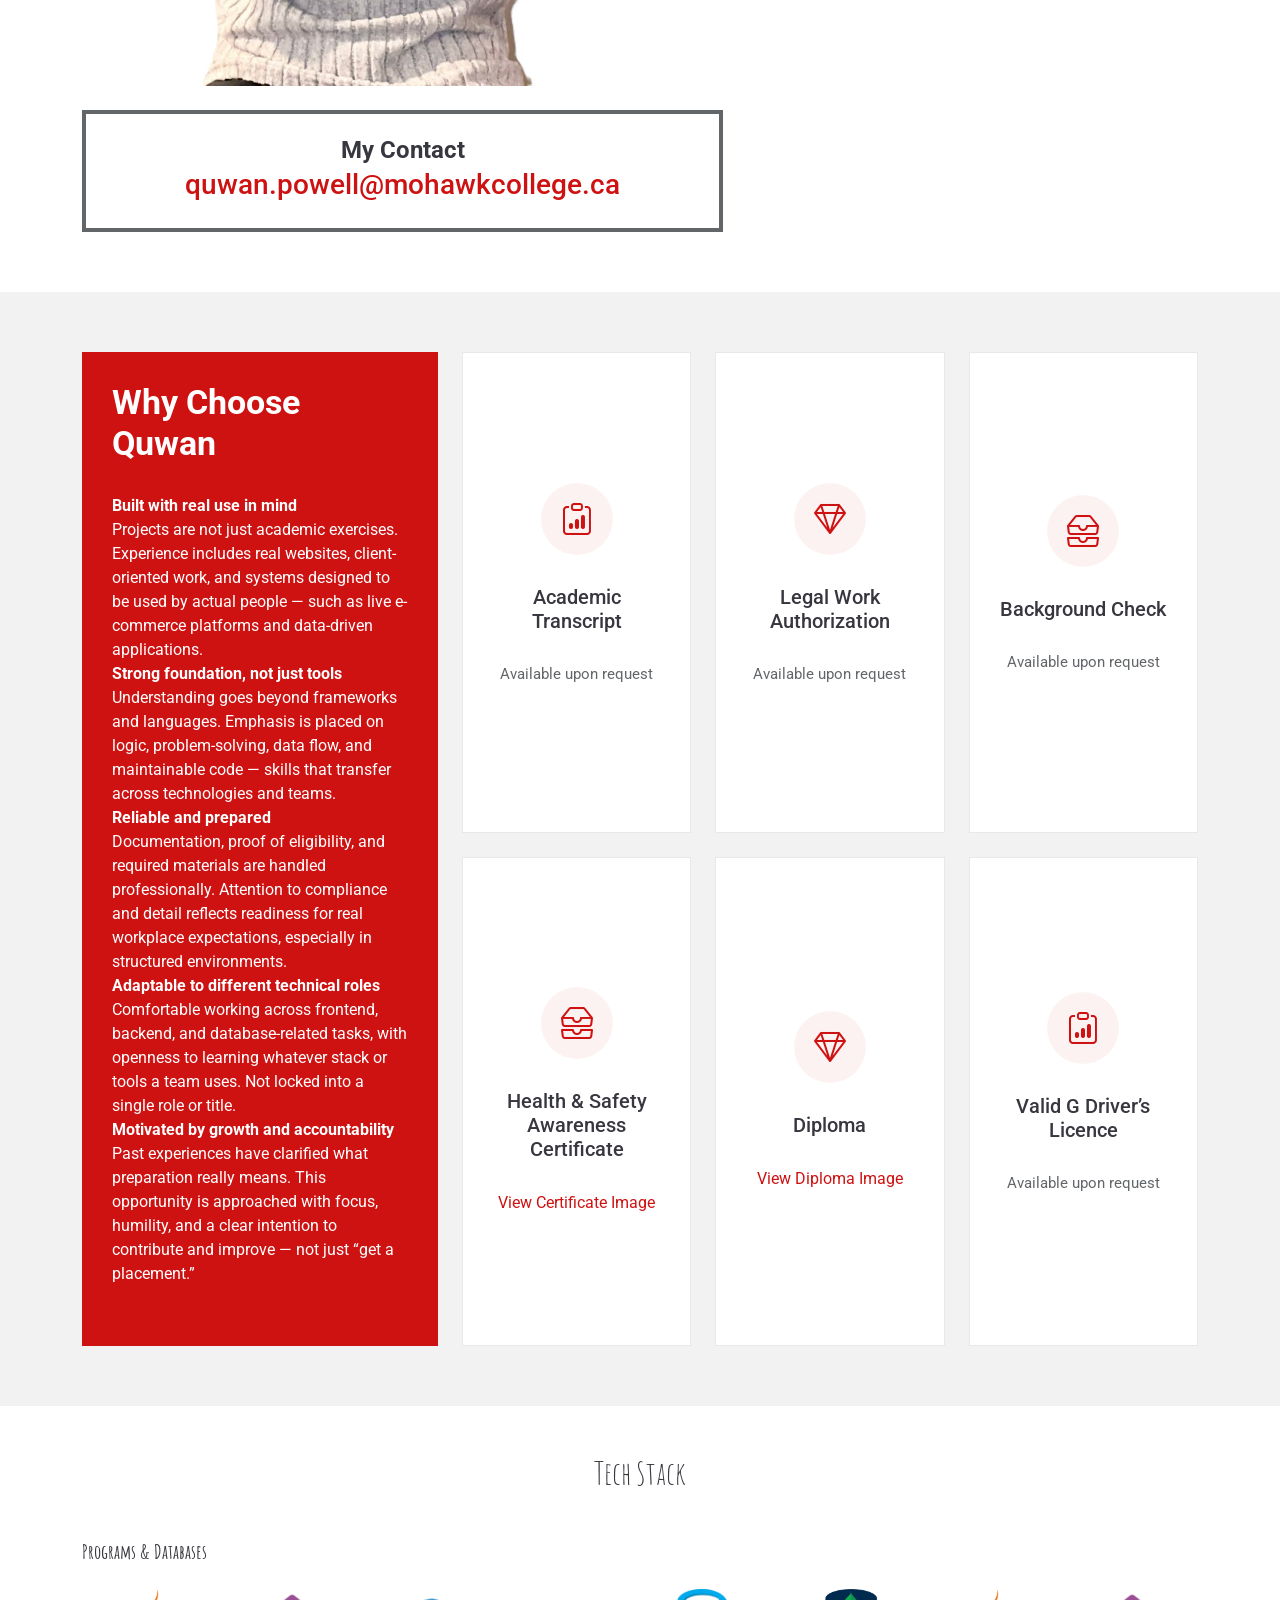
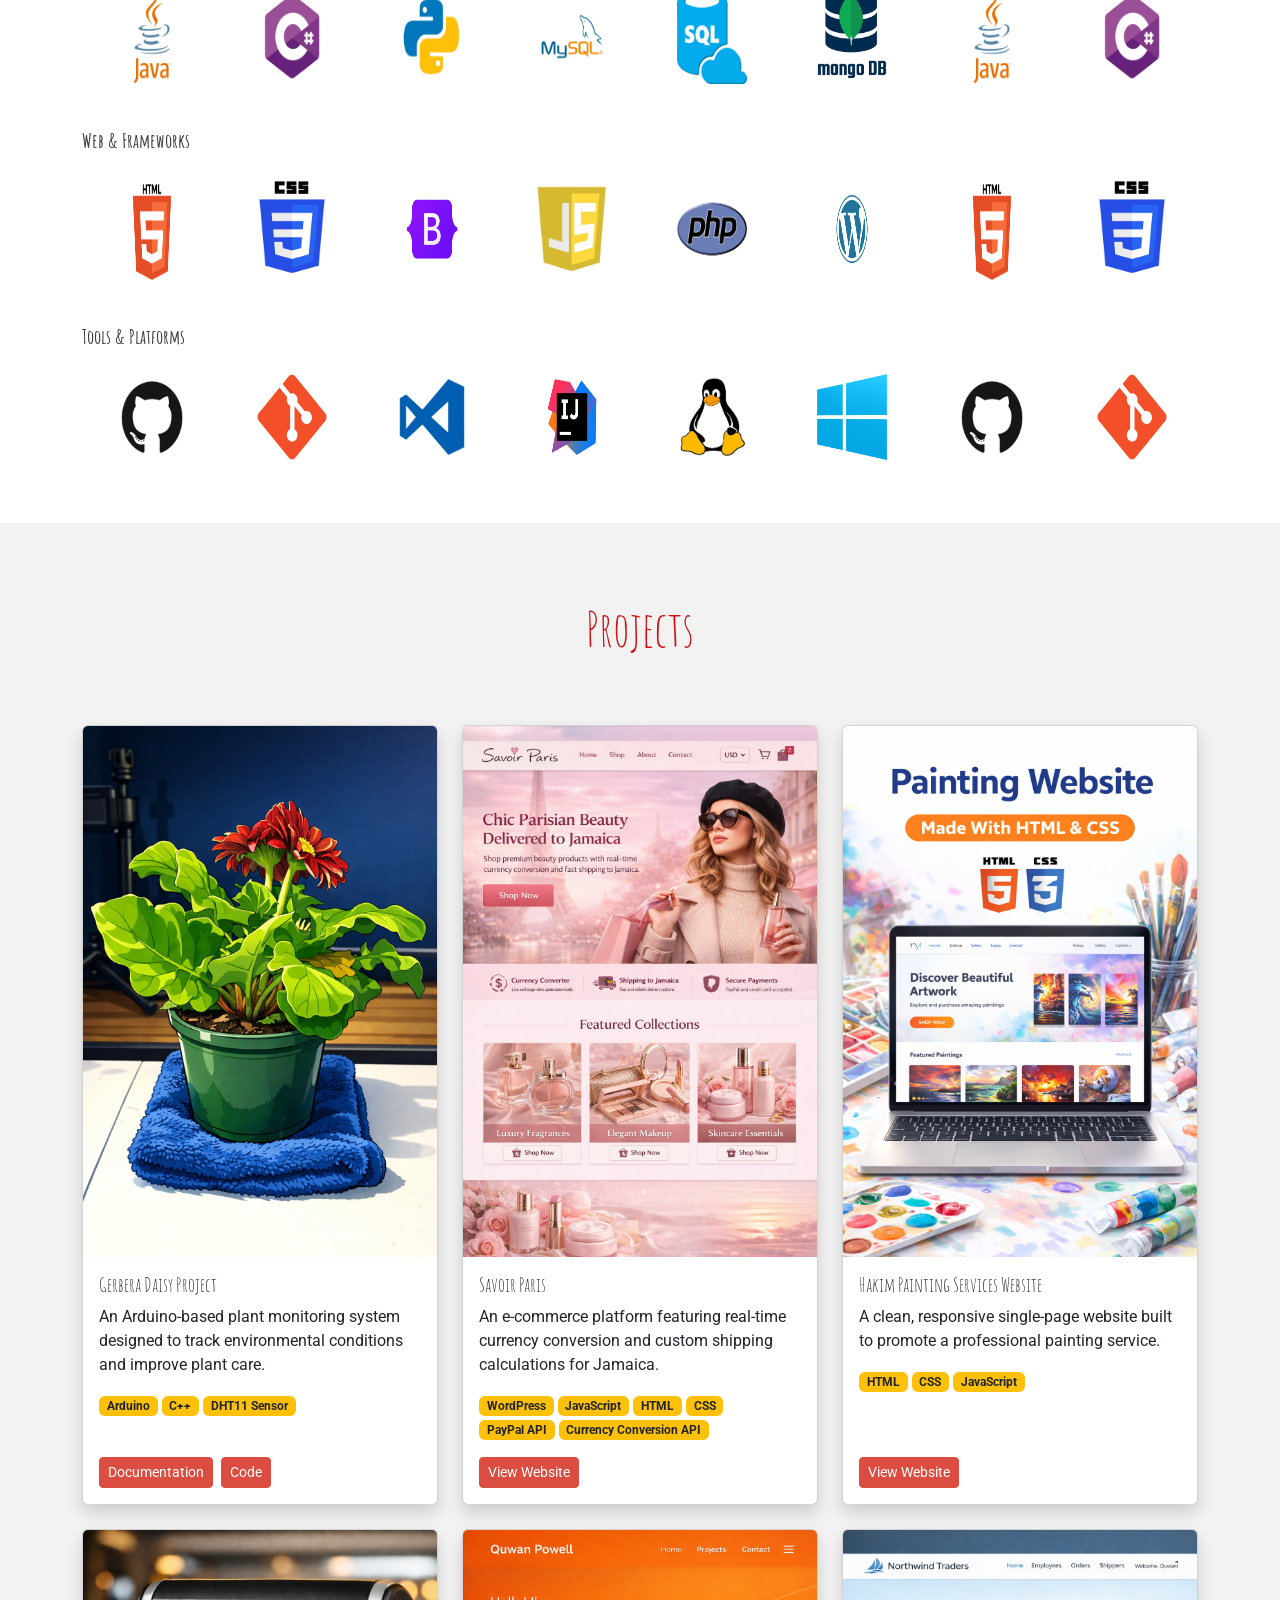
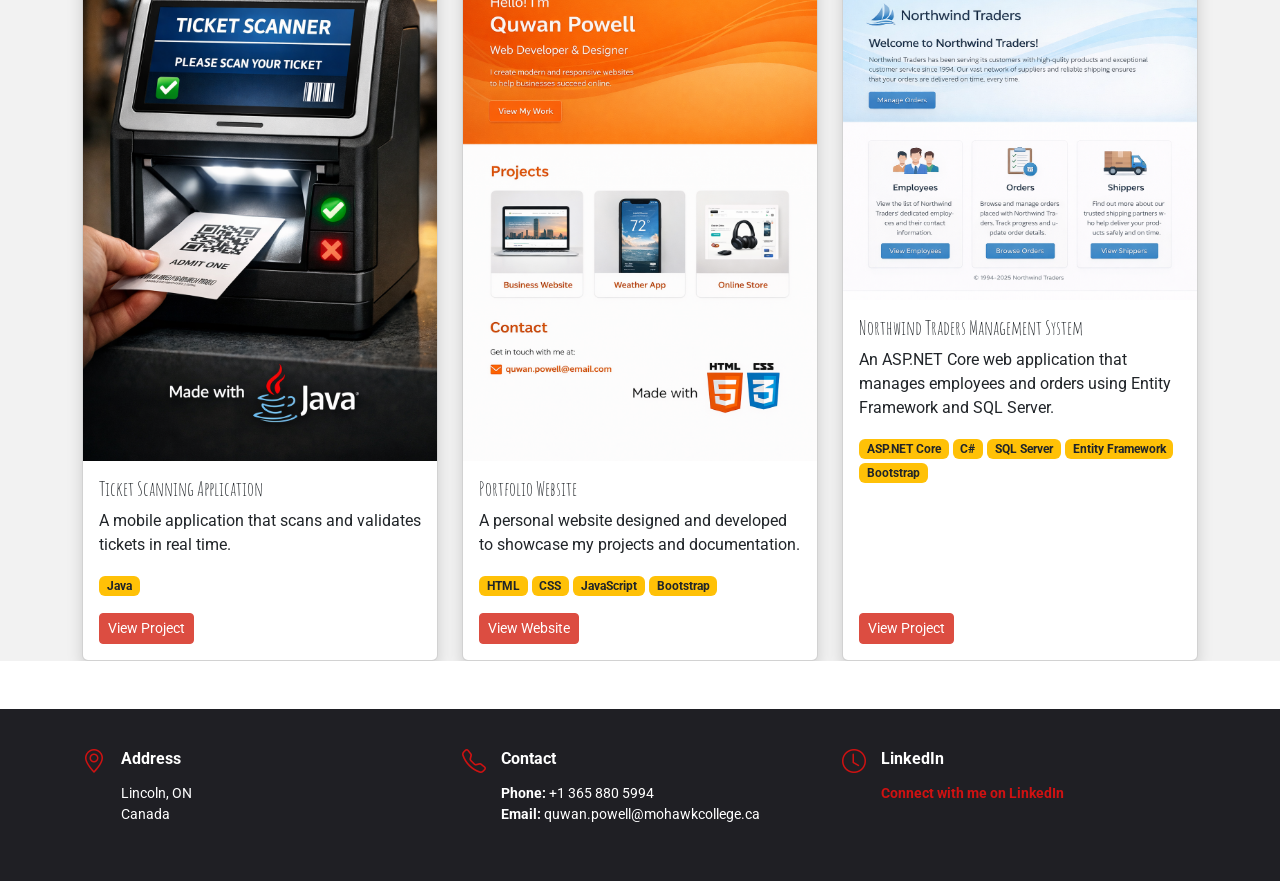
==== commit 33154c5c: "removed co-op related detals and blue butto color on project N1" ====
--- a/index.html
+++ b/index.html
@@ -90,7 +90,7 @@
             <h1 data-aos="fade-up">Quwan Powell</h1>
 	          <h3 data-aos="fade-up">Software Development Student | Aspiring Solution Architect</h3>
             <p data-aos="fade-up" data-aos-delay="100">I build practical web applications and software solutions using modern technologies.
-              I’m actively seeking a co-op opportunity where I can contribute, learn, and grow in a real-world development environment.
+              I’m actively seeking an opportunity where I can contribute, learn, and grow in a real-world development environment.
             </p>
             <a href="mailto:quwan.powell@mohawkcollege.ca?subject=Co-op Opportunity Inquiry" class="btn btn-primary custom-red-btn">Connect with me</a>
           </div>
@@ -158,7 +158,7 @@
                 <strong>Strong foundation, not just tools</strong></br>
                 Understanding goes beyond frameworks and languages. Emphasis is placed on logic, problem-solving, data flow, and maintainable code — skills that transfer across technologies and teams.</br>
                 <strong>Reliable and prepared</strong></br>
-                Documentation, proof of eligibility, and required materials are handled professionally. Attention to compliance and detail reflects readiness for real workplace expectations, especially in structured co-op environments.</br>
+                Documentation, proof of eligibility, and required materials are handled professionally. Attention to compliance and detail reflects readiness for real workplace expectations, especially in structured environments.</br>
                 <strong>Adaptable to different technical roles</strong></br>
                 Comfortable working across frontend, backend, and database-related tasks, with openness to learning whatever stack or tools a team uses. Not locked into a single role or title.</br>
                 <strong>Motivated by growth and accountability</strong></br>
@@ -411,7 +411,7 @@
                 </a>
 
                 <a href="https://github.com/Gaguofficial/Gerbera-Daisie-Project/blob/main/sketch_mar1a.ino"
-                   class="btn btn-sm btn-outline-primary custom-red-btn"
+                   class="btn btn-sm btn-primary custom-red-btn"
                    target="_blank">
                   Code
                 </a>
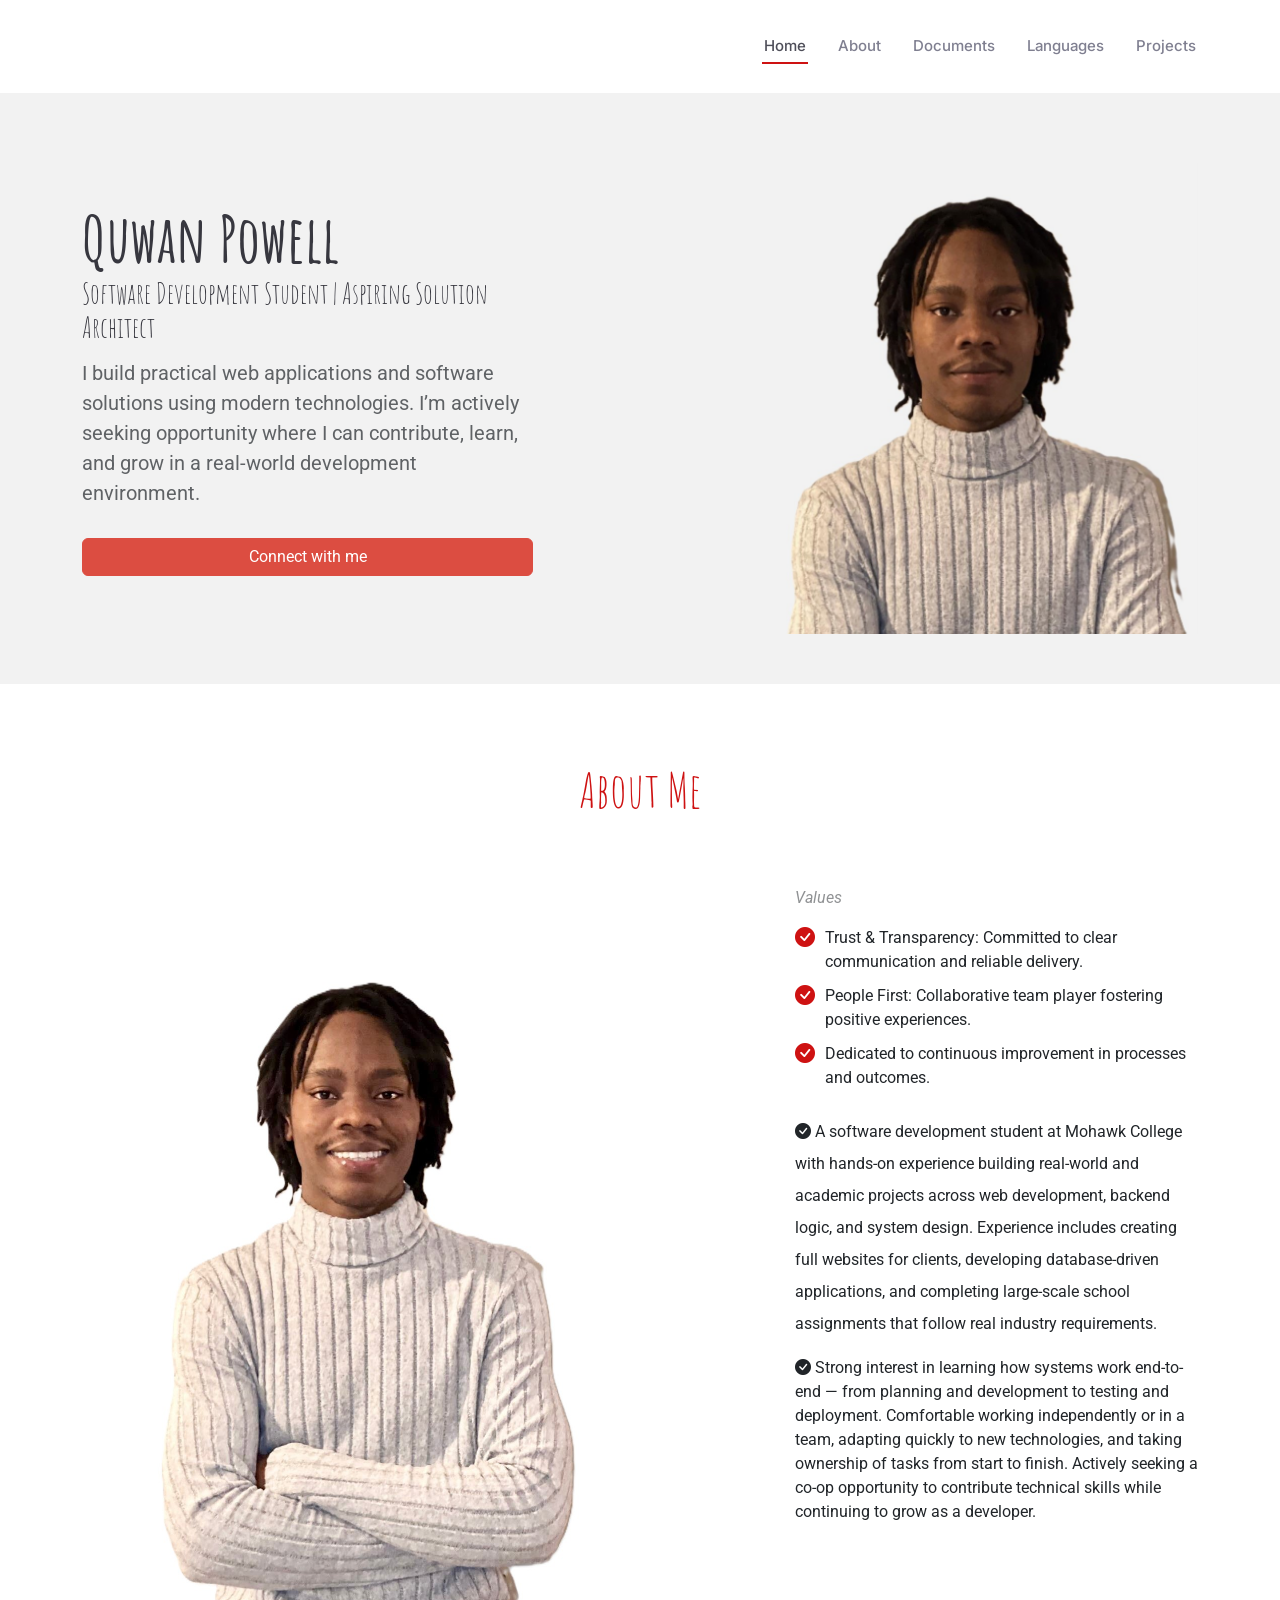
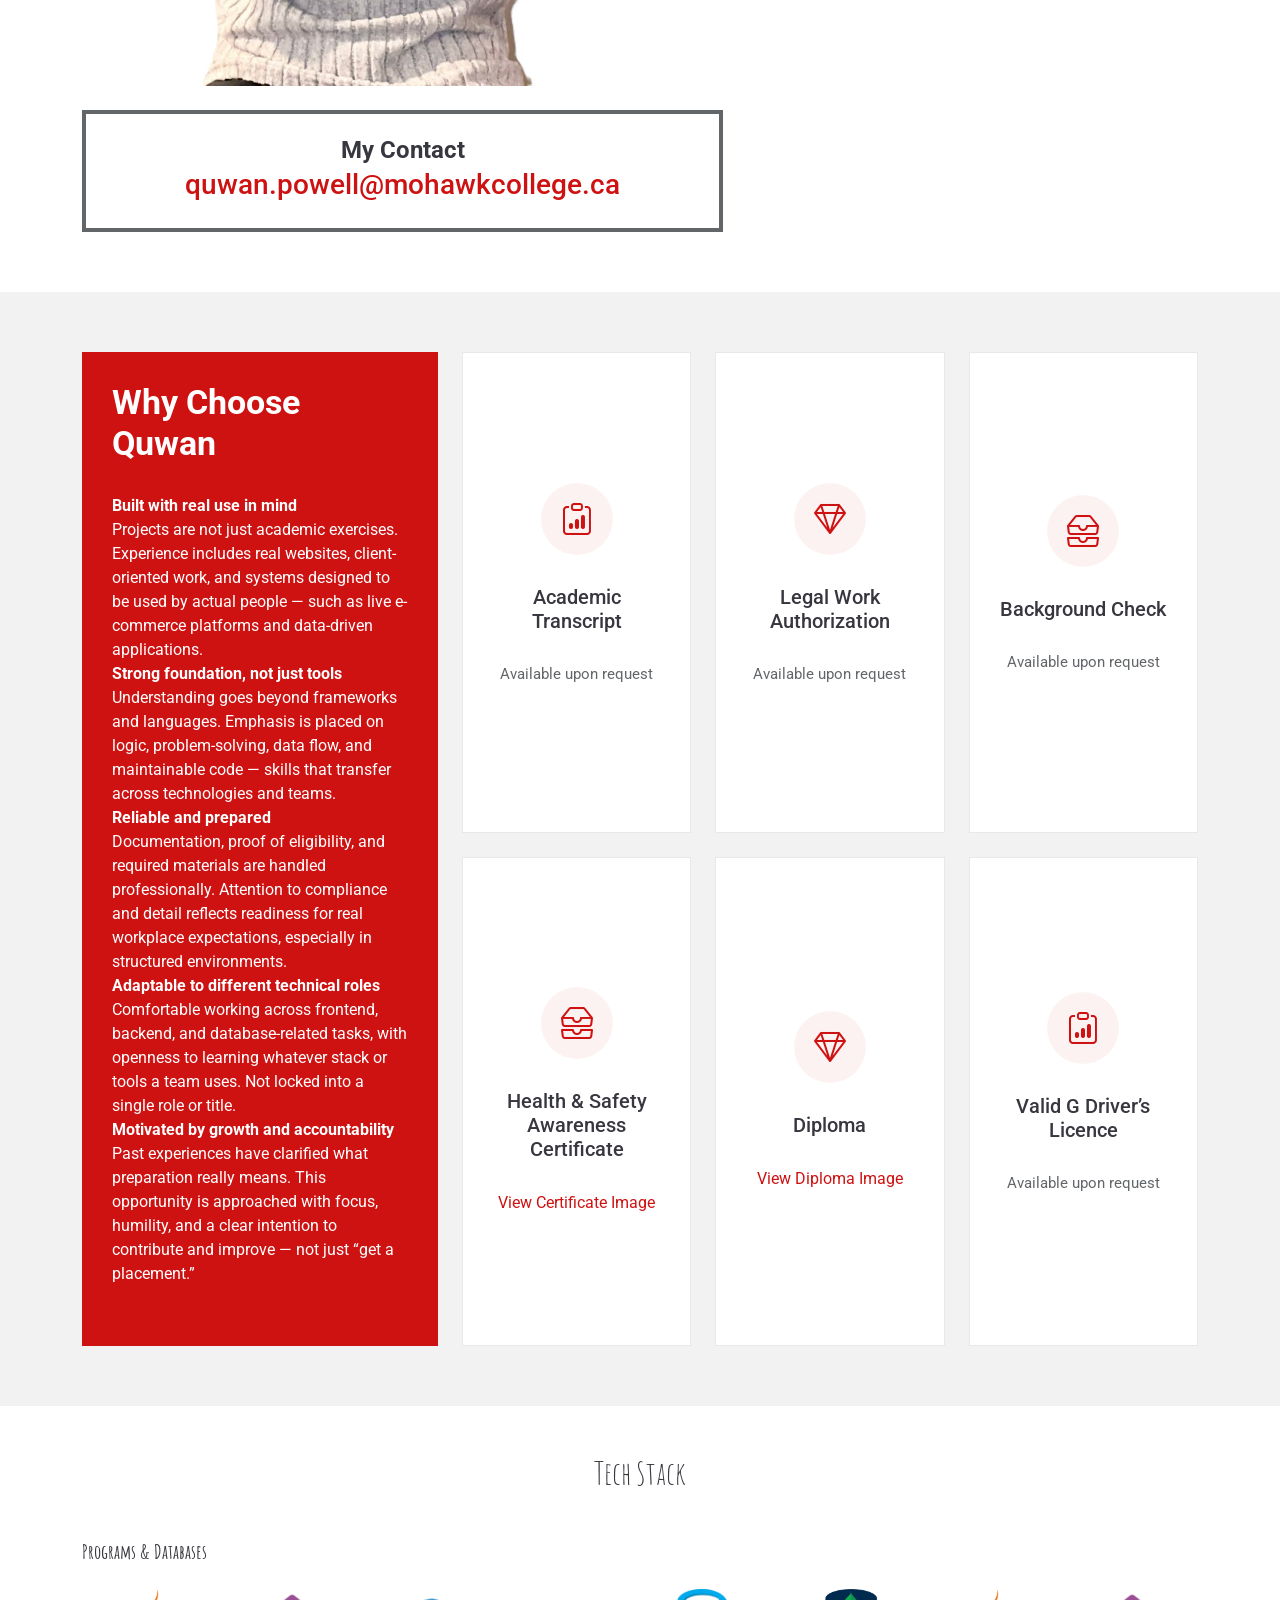
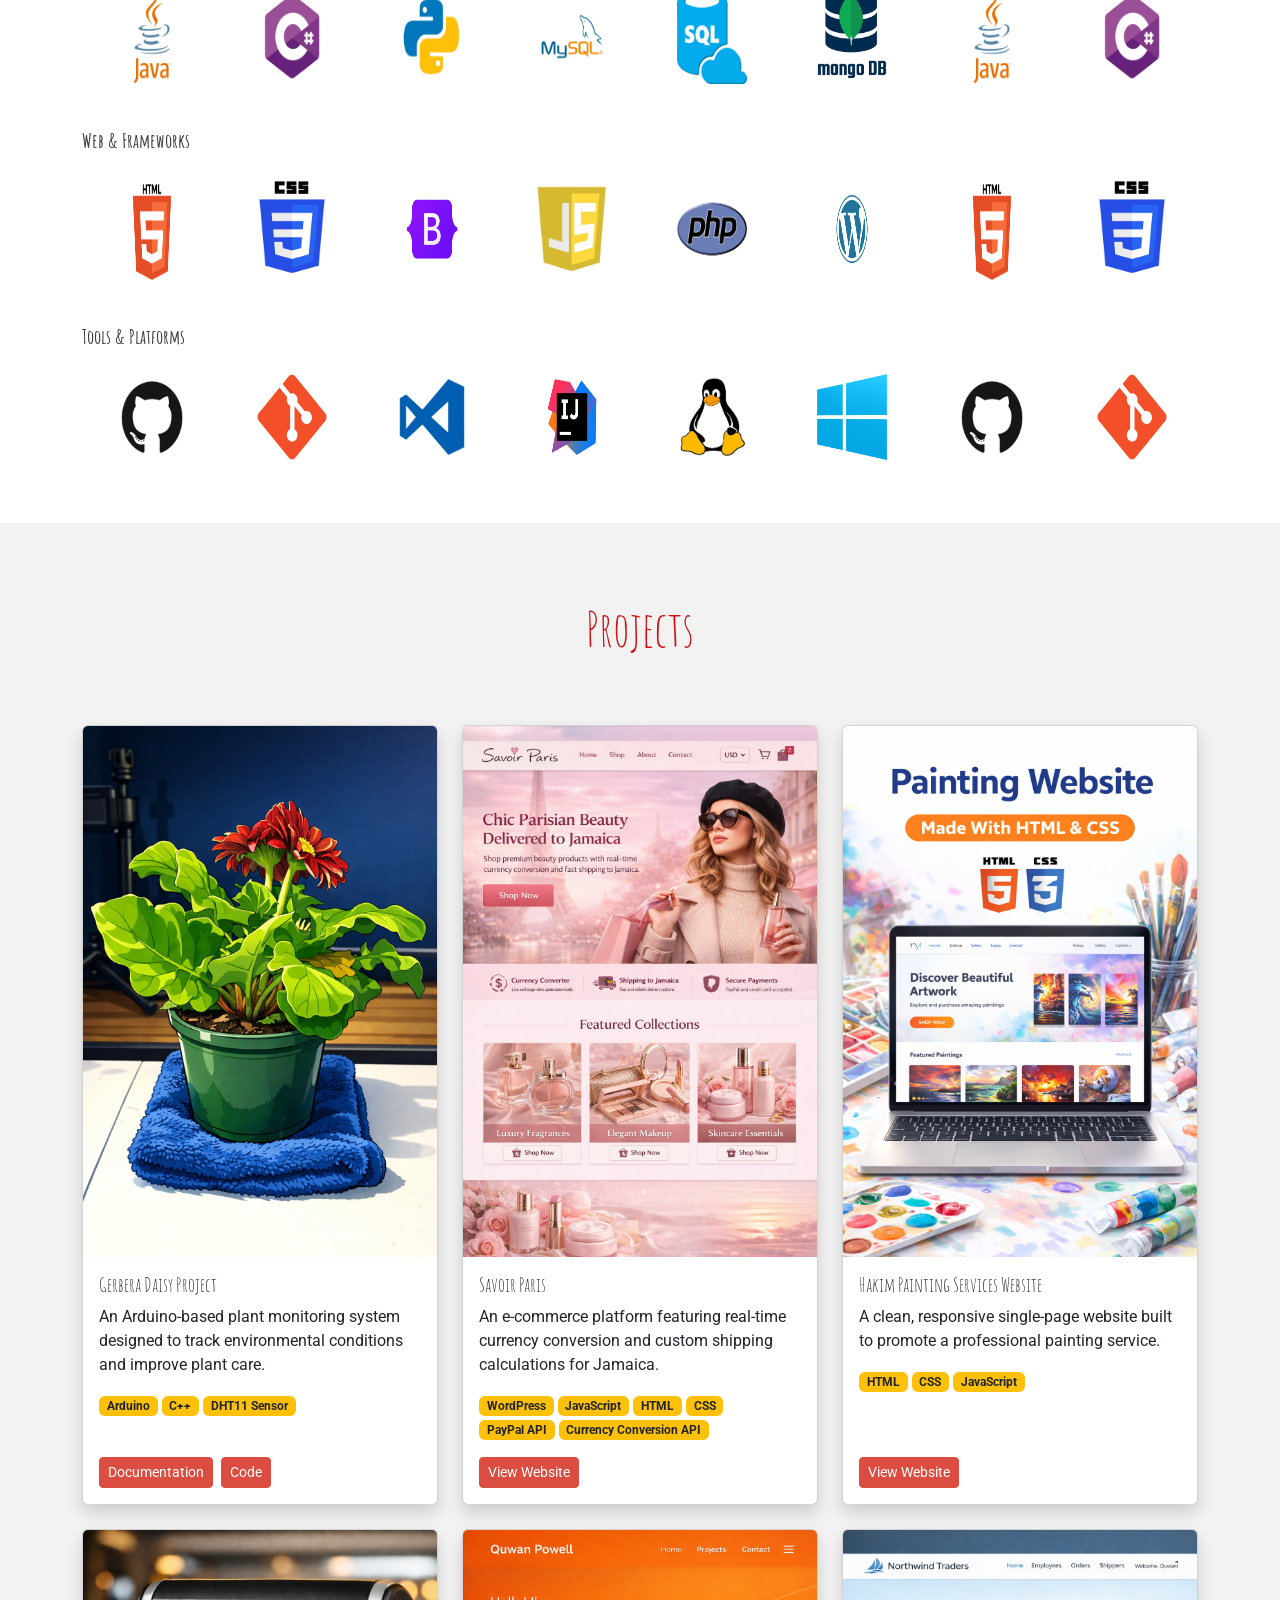
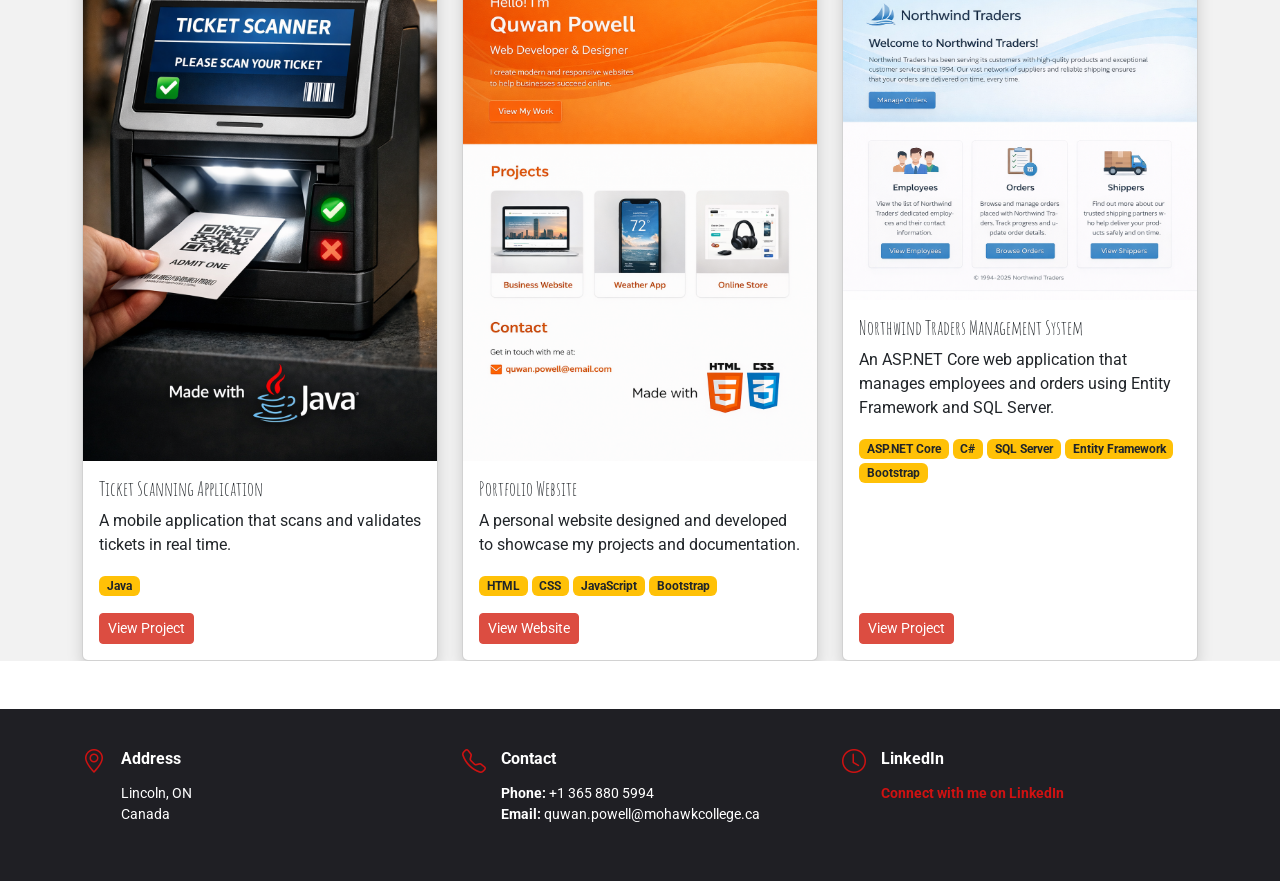
==== commit 3ee16d1c: "removed an from hero section" ====
--- a/index.html
+++ b/index.html
@@ -90,7 +90,7 @@
             <h1 data-aos="fade-up">Quwan Powell</h1>
 	          <h3 data-aos="fade-up">Software Development Student | Aspiring Solution Architect</h3>
             <p data-aos="fade-up" data-aos-delay="100">I build practical web applications and software solutions using modern technologies.
-              I’m actively seeking an opportunity where I can contribute, learn, and grow in a real-world development environment.
+              I’m actively seeking opportunity where I can contribute, learn, and grow in a real-world development environment.
             </p>
             <a href="mailto:quwan.powell@mohawkcollege.ca?subject=Co-op Opportunity Inquiry" class="btn btn-primary custom-red-btn">Connect with me</a>
           </div>
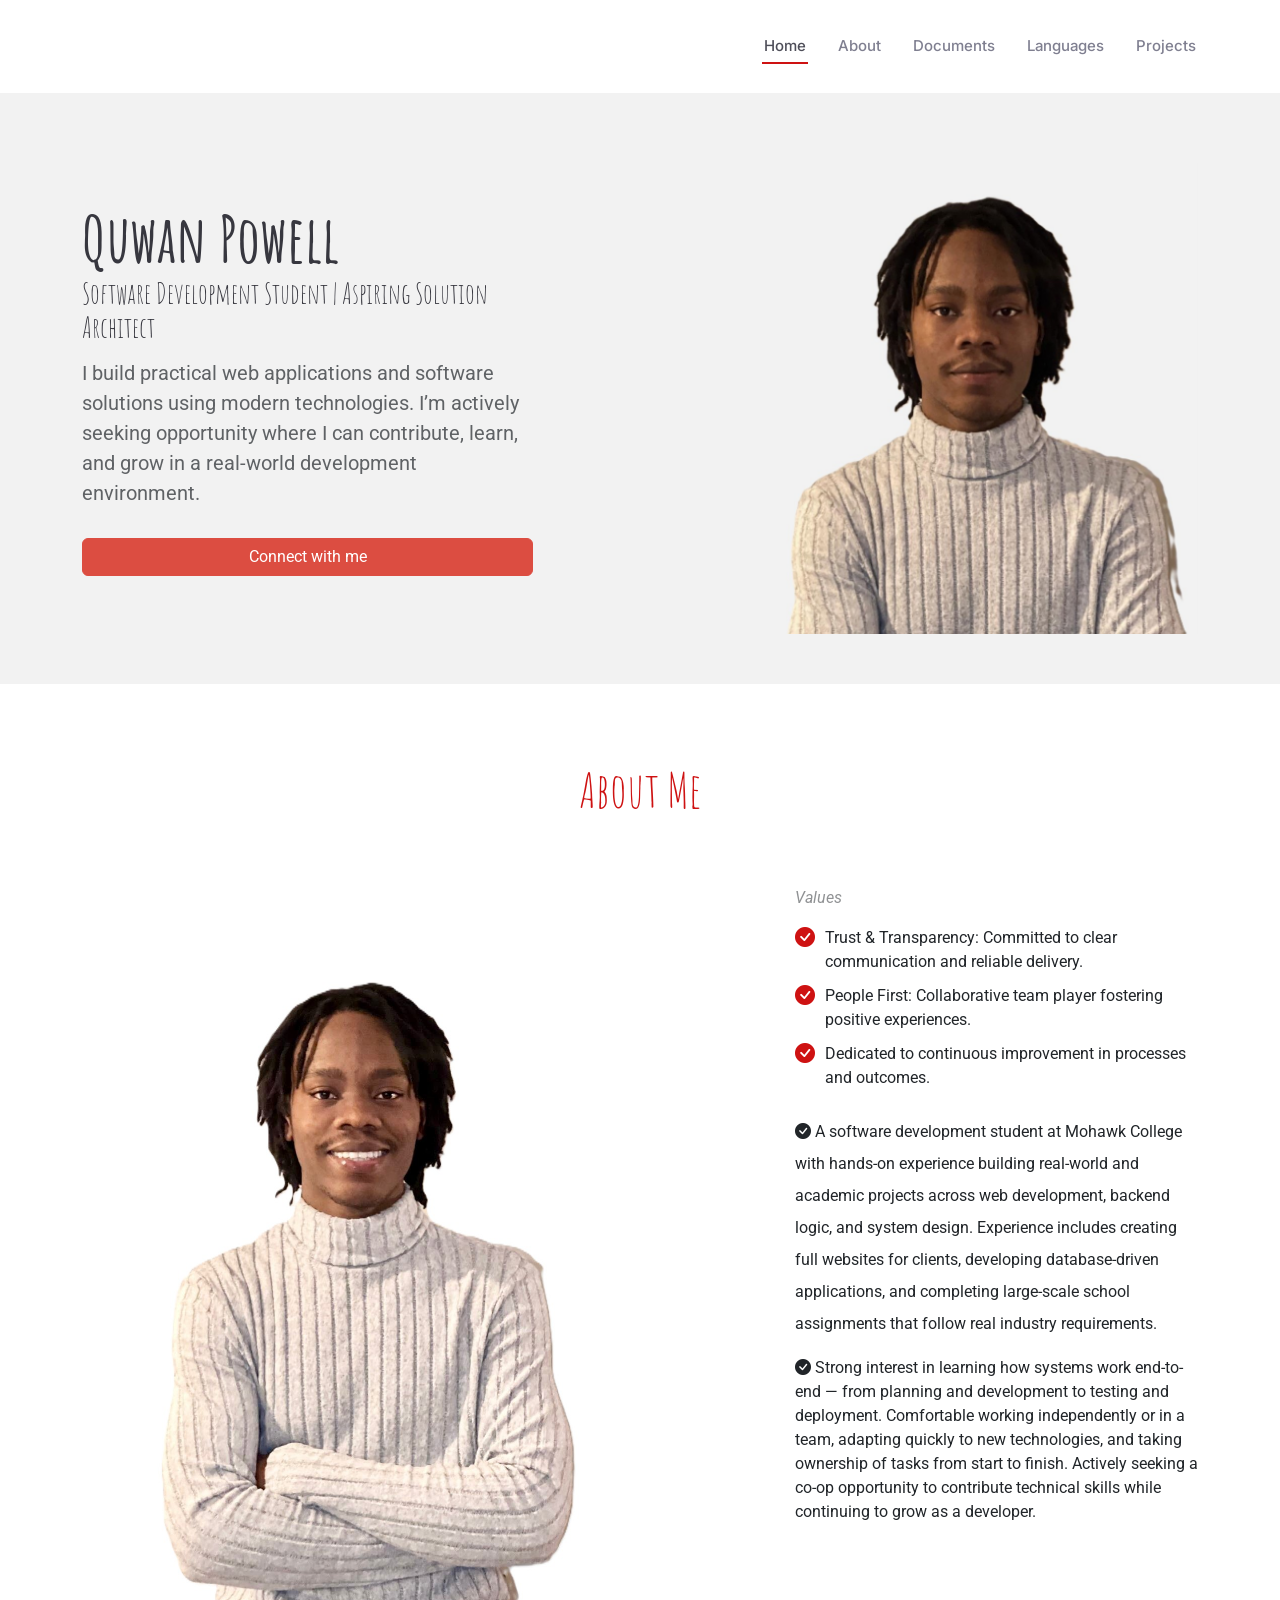
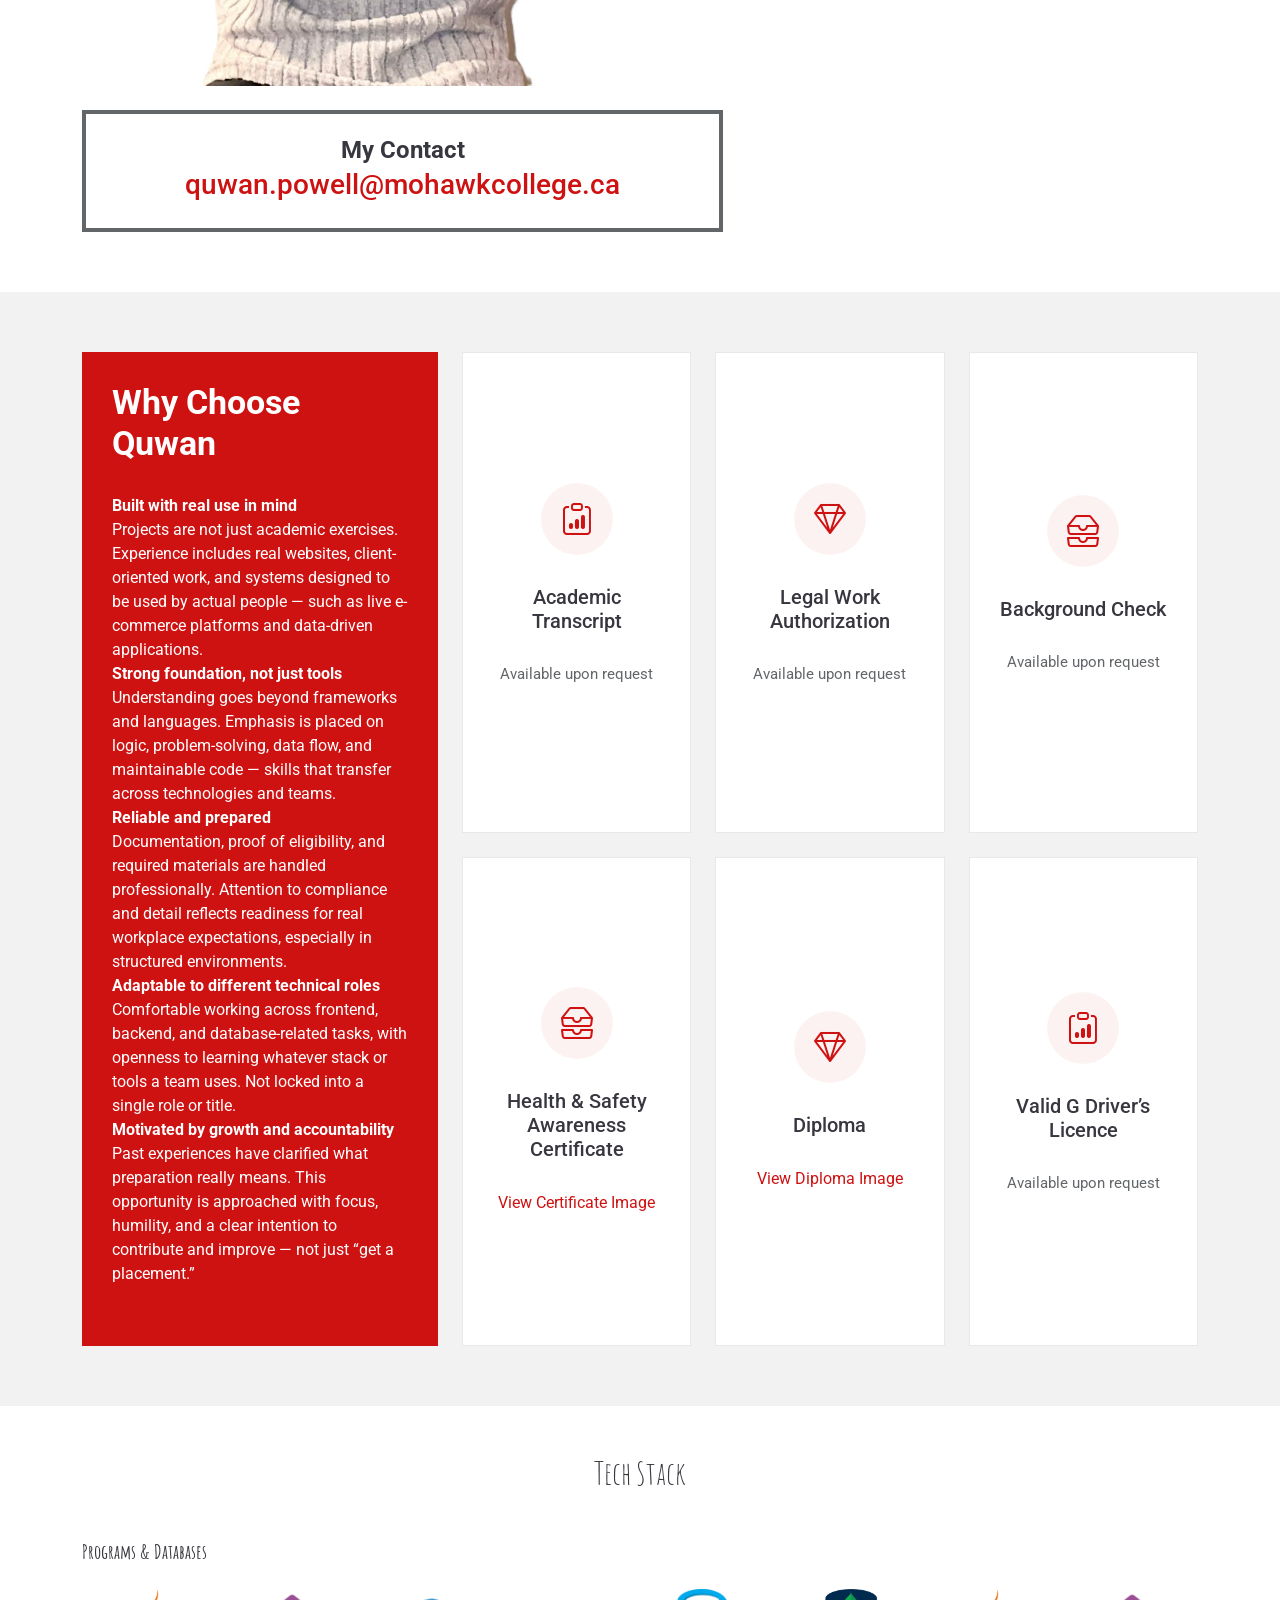
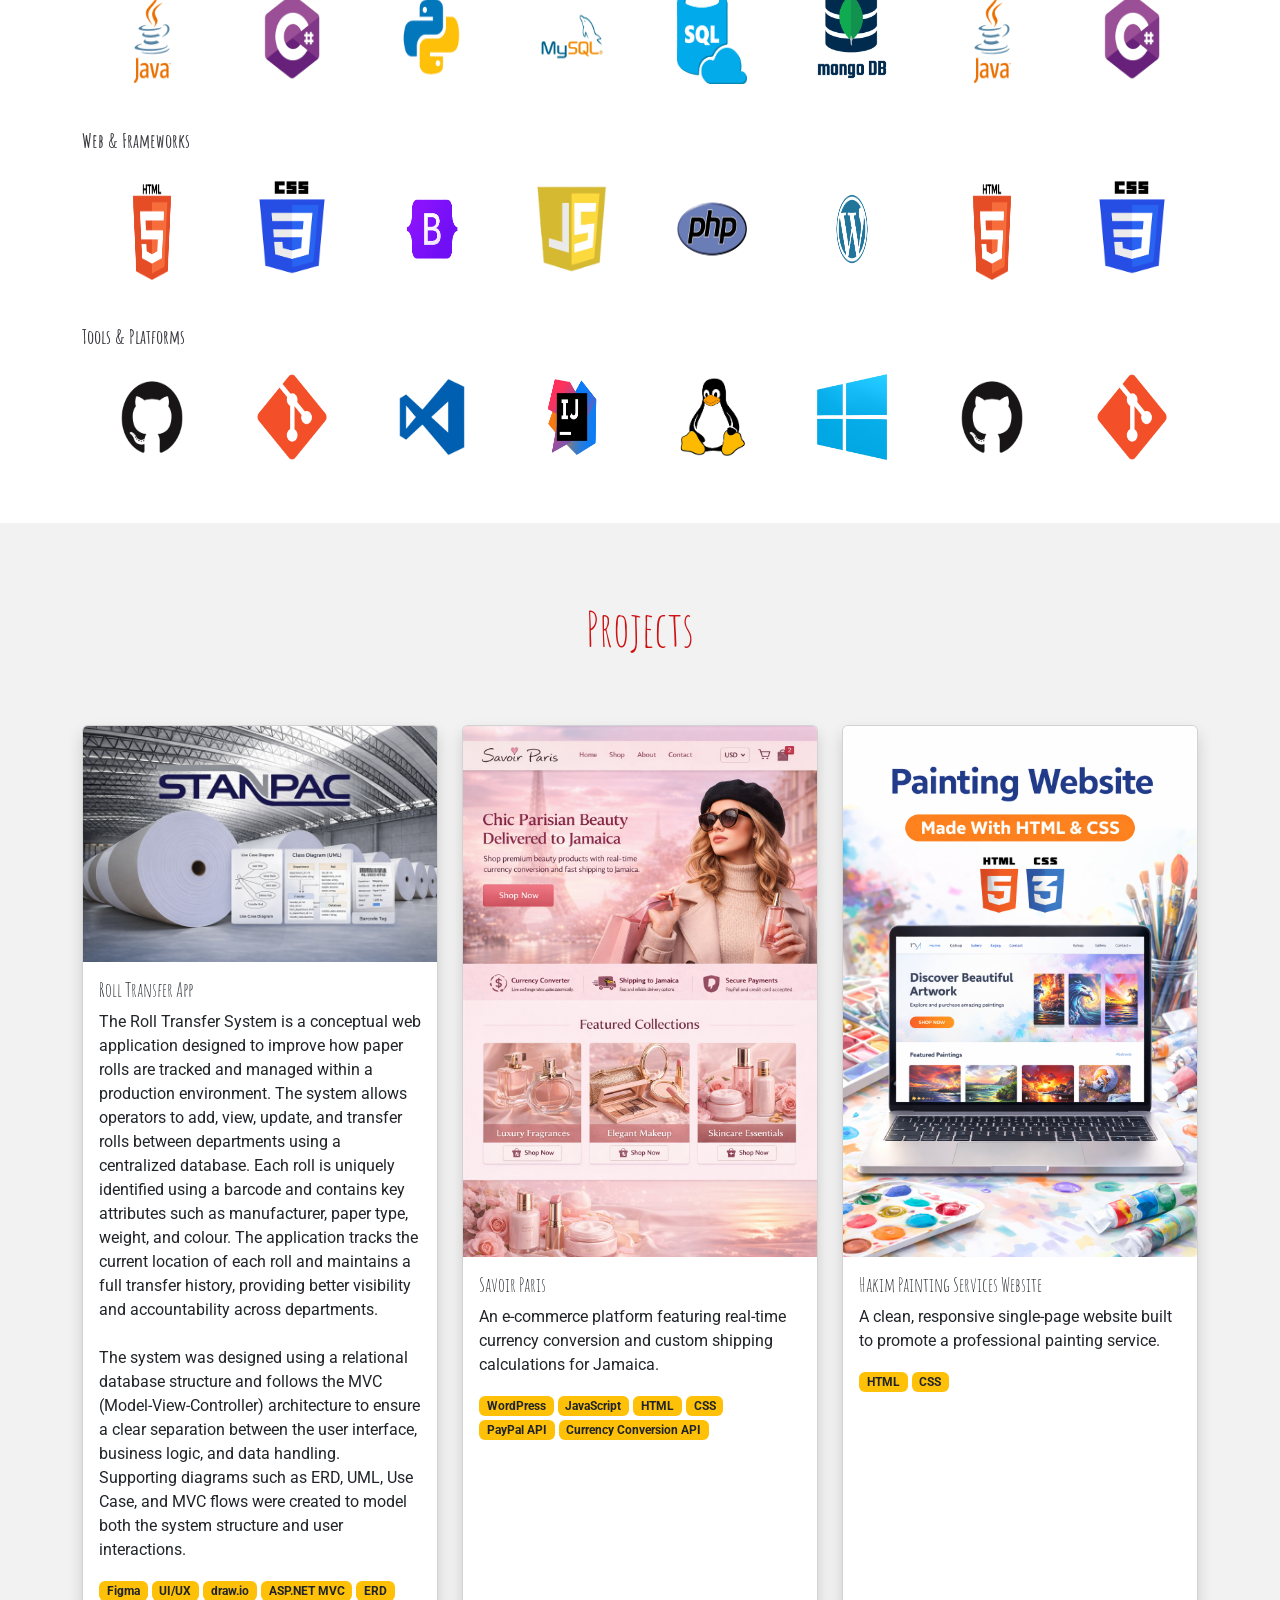
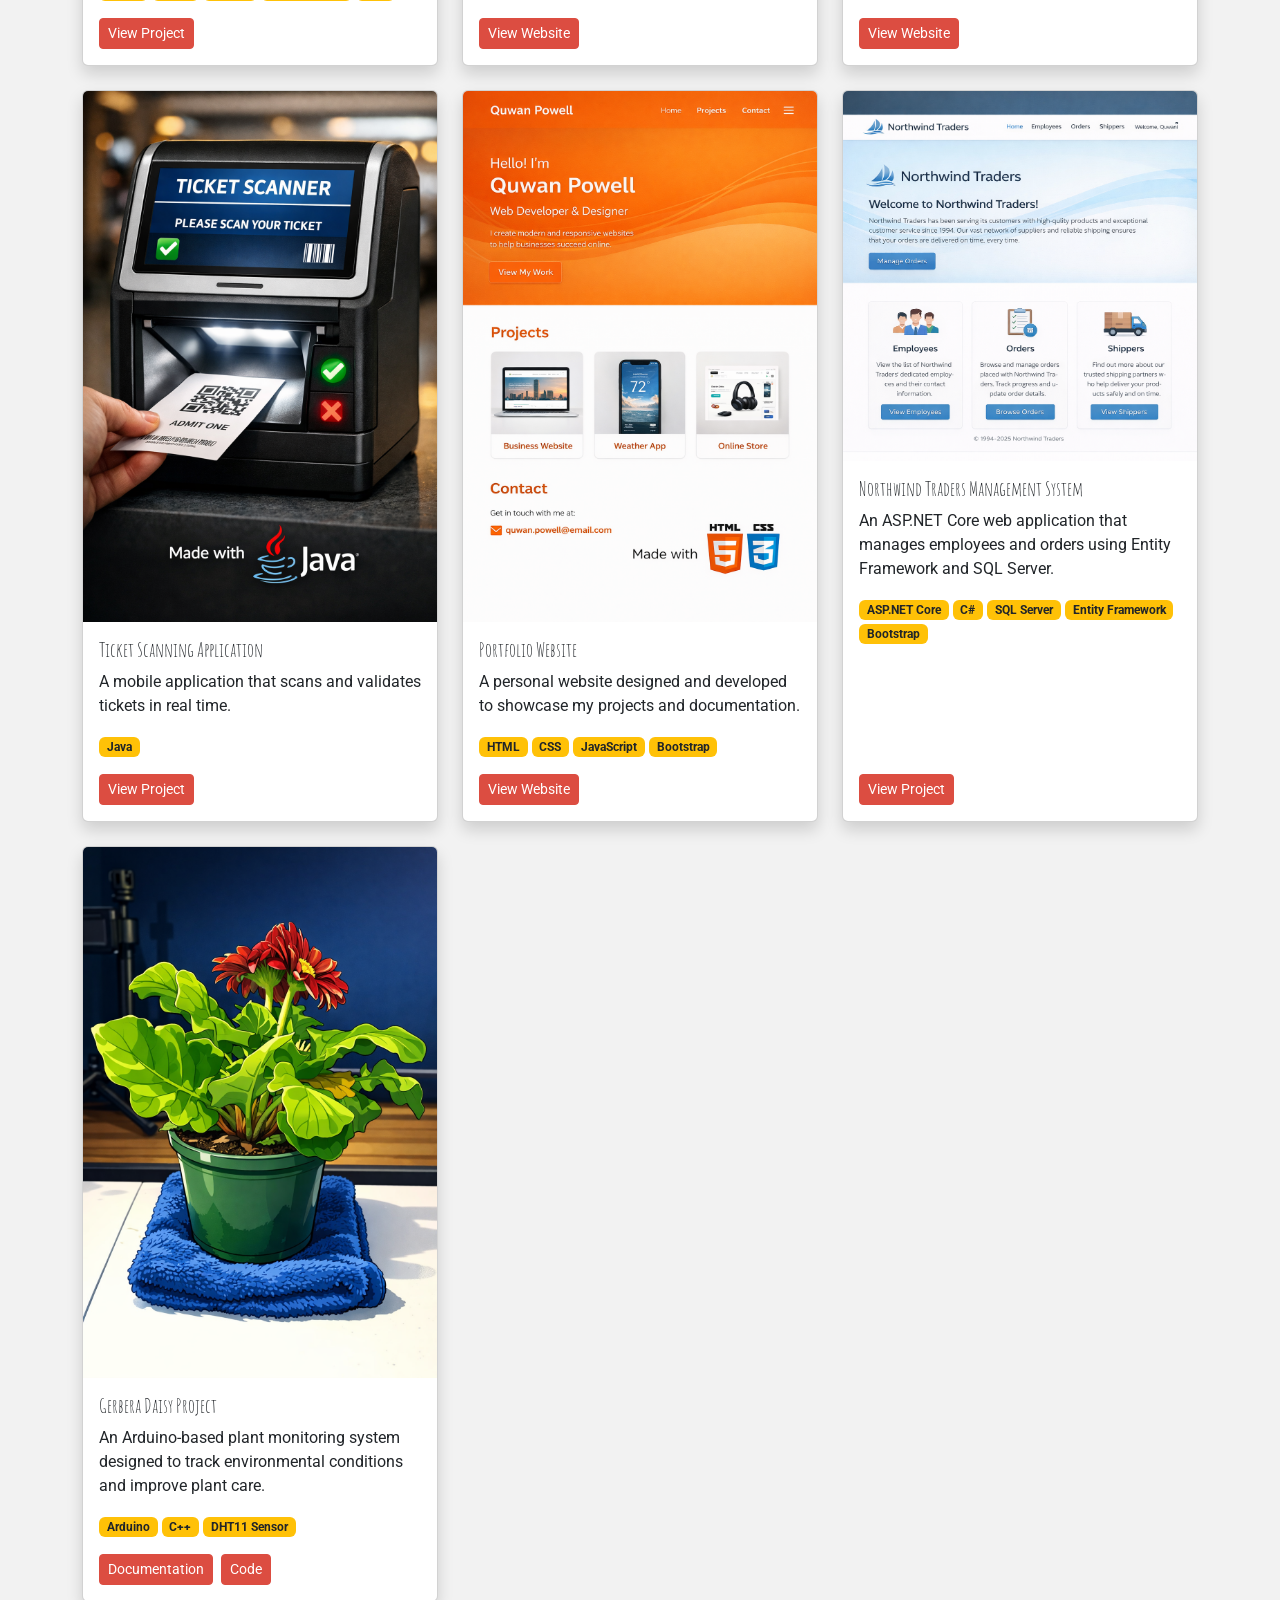
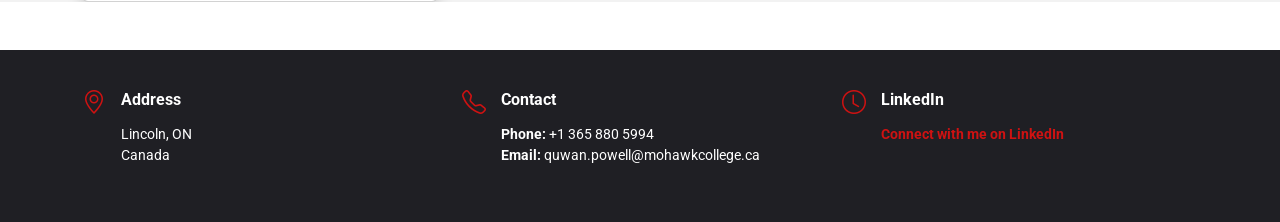
==== commit 0d12c997: "Add project 7 ui based mackup and added the card for that project in index page" ====
--- a/index.html
+++ b/index.html
@@ -380,45 +380,53 @@
     <div class="container">
       <div class="row g-4">
 
-        <!-- Project 1 -->
+
+         <!-- Project 7 -->
         <div class="col-md-4" data-aos="fade-in">
           <div class="card h-100 shadow">
-            <img src="images/programingImages/plantimagemain.png"
+            <img src="images/programingImages/Project7/project7.png"
                  class="card-img-top"
-                 alt="Gerbera Daisy Project">
+                 alt="Hakim Painting Services">
 
             <div class="card-body d-flex flex-column">
-              <h5 class="card-title">Gerbera Daisy Project</h5>
+              <h5 class="card-title">Roll Transfer App</h5>
 
               <p class="card-text">
-                An Arduino-based plant monitoring system designed to track
-                environmental conditions and improve plant care.
+                The Roll Transfer System is a conceptual web application designed to improve how paper rolls are tracked and managed within a production environment.
+                 The system allows operators to add, view, update, and transfer rolls between departments using a centralized database.
+
+                Each roll is uniquely identified using a barcode and contains key attributes such as manufacturer, paper type, weight, and colour.
+                 The application tracks the current location of each roll and maintains a full transfer history, providing better visibility and
+                  accountability across departments.</br><br>
+
+                The system was designed using a relational database structure and follows the MVC (Model-View-Controller) architecture to ensure 
+                a clear separation between the user interface, business logic, and data handling. Supporting diagrams such as ERD, UML, Use Case,
+                 and MVC flows were created to model both the system structure and user interactions.
               </p>
 
               <!-- Tech Stack -->
               <div class="mb-3">
-                <span class="badge bg-warning text-dark">Arduino</span>
-                <span class="badge bg-warning text-dark">C++</span>
-                <span class="badge bg-warning text-dark">DHT11 Sensor</span>
+                <span class="badge bg-warning text-dark">Figma</span>
+                <span class="badge bg-warning text-dark">UI/UX</span>
+                <span class="badge bg-warning text-dark">draw.io</span>
+                  <span class="badge bg-warning text-dark">ASP.NET MVC</span>
+                <span class="badge bg-warning text-dark">ERD</span>
               </div>
 
               <!-- Buttons -->
-              <div class="mt-auto d-flex gap-2">
-                <a href="GurberaDaisieproject.html"
+              <div class="mt-auto">
+                <a href="rollapp.html"
                    class="btn btn-sm btn-primary custom-red-btn"
                    target="_blank">
-                  Documentation
-                </a>
-
-                <a href="https://github.com/Gaguofficial/Gerbera-Daisie-Project/blob/main/sketch_mar1a.ino"
-                   class="btn btn-sm btn-primary custom-red-btn"
-                   target="_blank">
-                  Code
-                </a>
-              </div>
-            </div>
-          </div>
-        </div>
+                  View Project
+                </a>
+              </div>
+            </div>
+          </div>
+        </div>
+
+
+        
 
         <!-- Project 2 -->
         <div class="col-md-4" data-aos="fade-in">
@@ -476,7 +484,6 @@
               <div class="mb-3">
                 <span class="badge bg-warning text-dark">HTML</span>
                 <span class="badge bg-warning text-dark">CSS</span>
-                <span class="badge bg-warning text-dark">JavaScript</span>
               </div>
 
               <!-- Buttons -->
@@ -588,6 +595,46 @@
                    class="btn btn-sm btn-primary custom-red-btn"
                    target="_blank">
                   View Project
+                </a>
+              </div>
+            </div>
+          </div>
+        </div>
+
+        <!-- Project 1 -->
+        <div class="col-md-4" data-aos="fade-in">
+          <div class="card h-100 shadow">
+            <img src="images/programingImages/plantimagemain.png"
+                 class="card-img-top"
+                 alt="Gerbera Daisy Project">
+
+            <div class="card-body d-flex flex-column">
+              <h5 class="card-title">Gerbera Daisy Project</h5>
+
+              <p class="card-text">
+                An Arduino-based plant monitoring system designed to track
+                environmental conditions and improve plant care.
+              </p>
+
+              <!-- Tech Stack -->
+              <div class="mb-3">
+                <span class="badge bg-warning text-dark">Arduino</span>
+                <span class="badge bg-warning text-dark">C++</span>
+                <span class="badge bg-warning text-dark">DHT11 Sensor</span>
+              </div>
+
+              <!-- Buttons -->
+              <div class="mt-auto d-flex gap-2">
+                <a href="GurberaDaisieproject.html"
+                   class="btn btn-sm btn-primary custom-red-btn"
+                   target="_blank">
+                  Documentation
+                </a>
+
+                <a href="https://github.com/Gaguofficial/Gerbera-Daisie-Project/blob/main/sketch_mar1a.ino"
+                   class="btn btn-sm btn-primary custom-red-btn"
+                   target="_blank">
+                  Code
                 </a>
               </div>
             </div>
